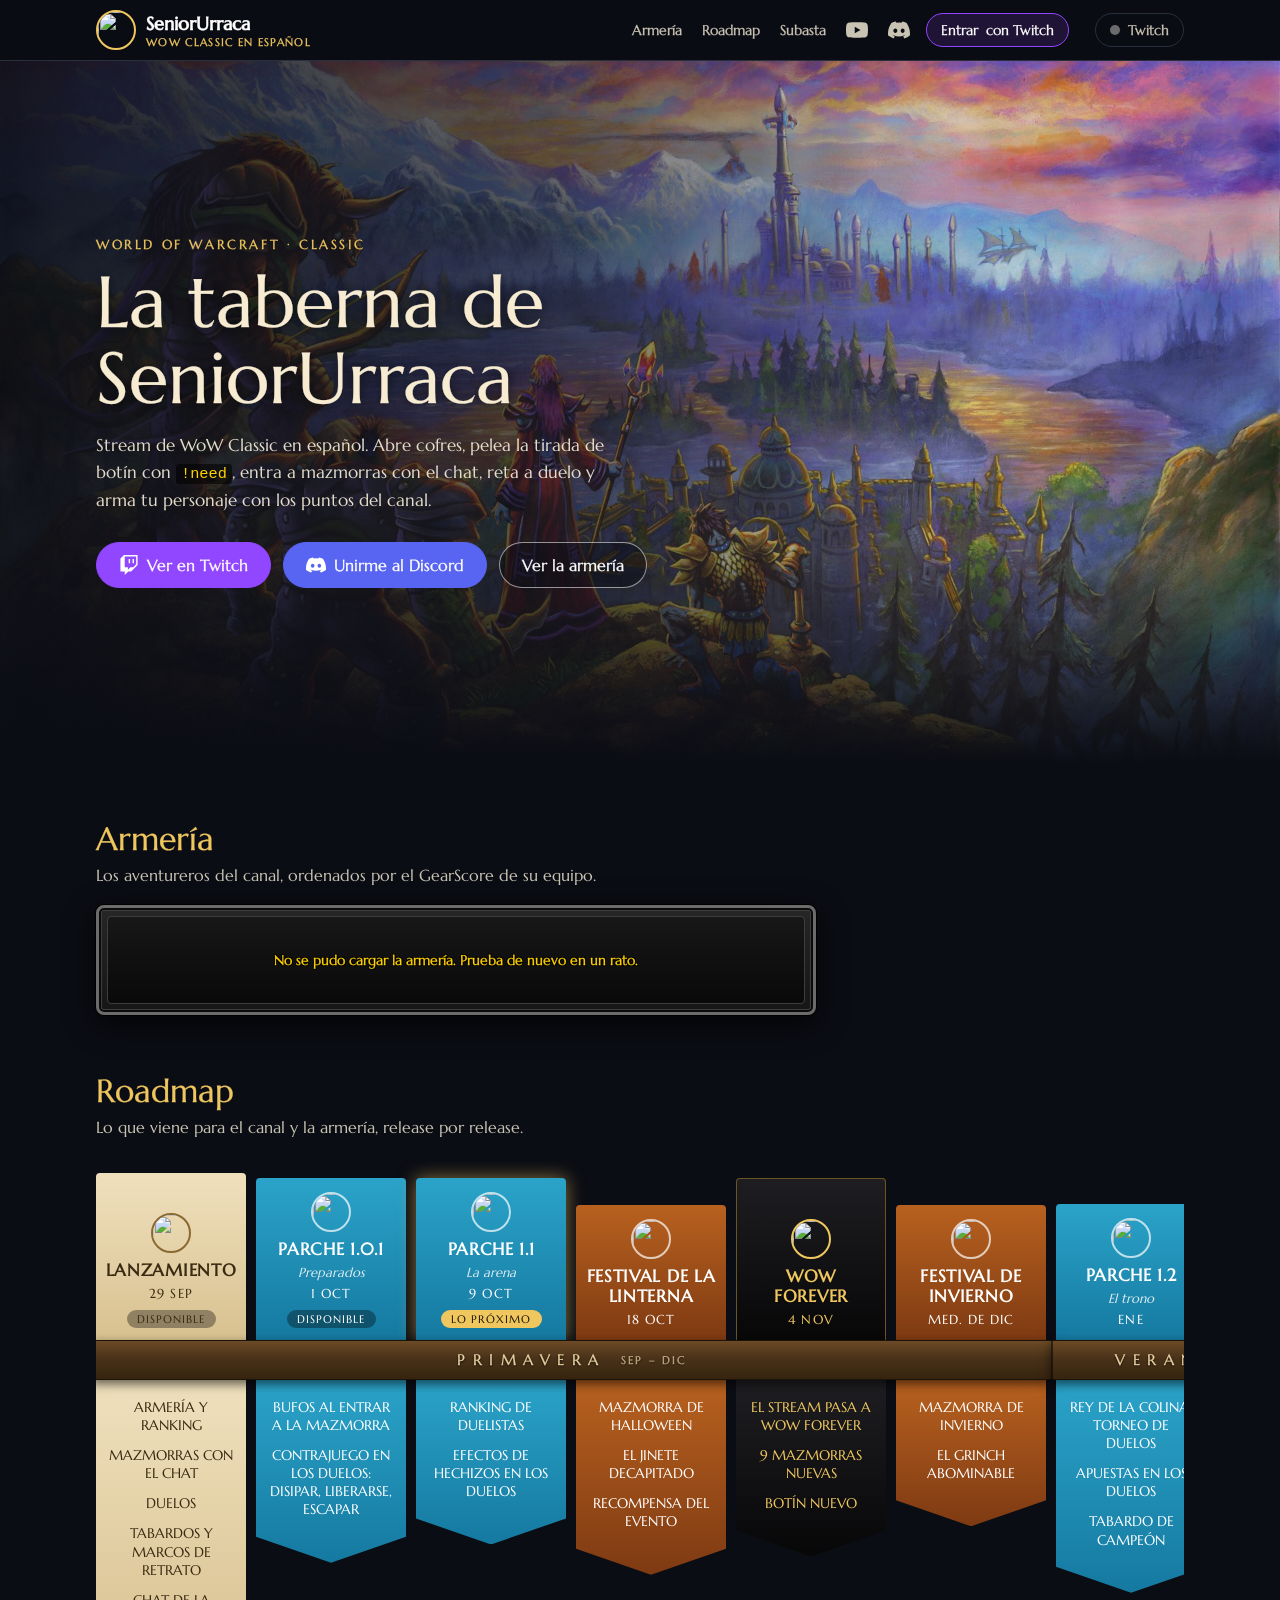
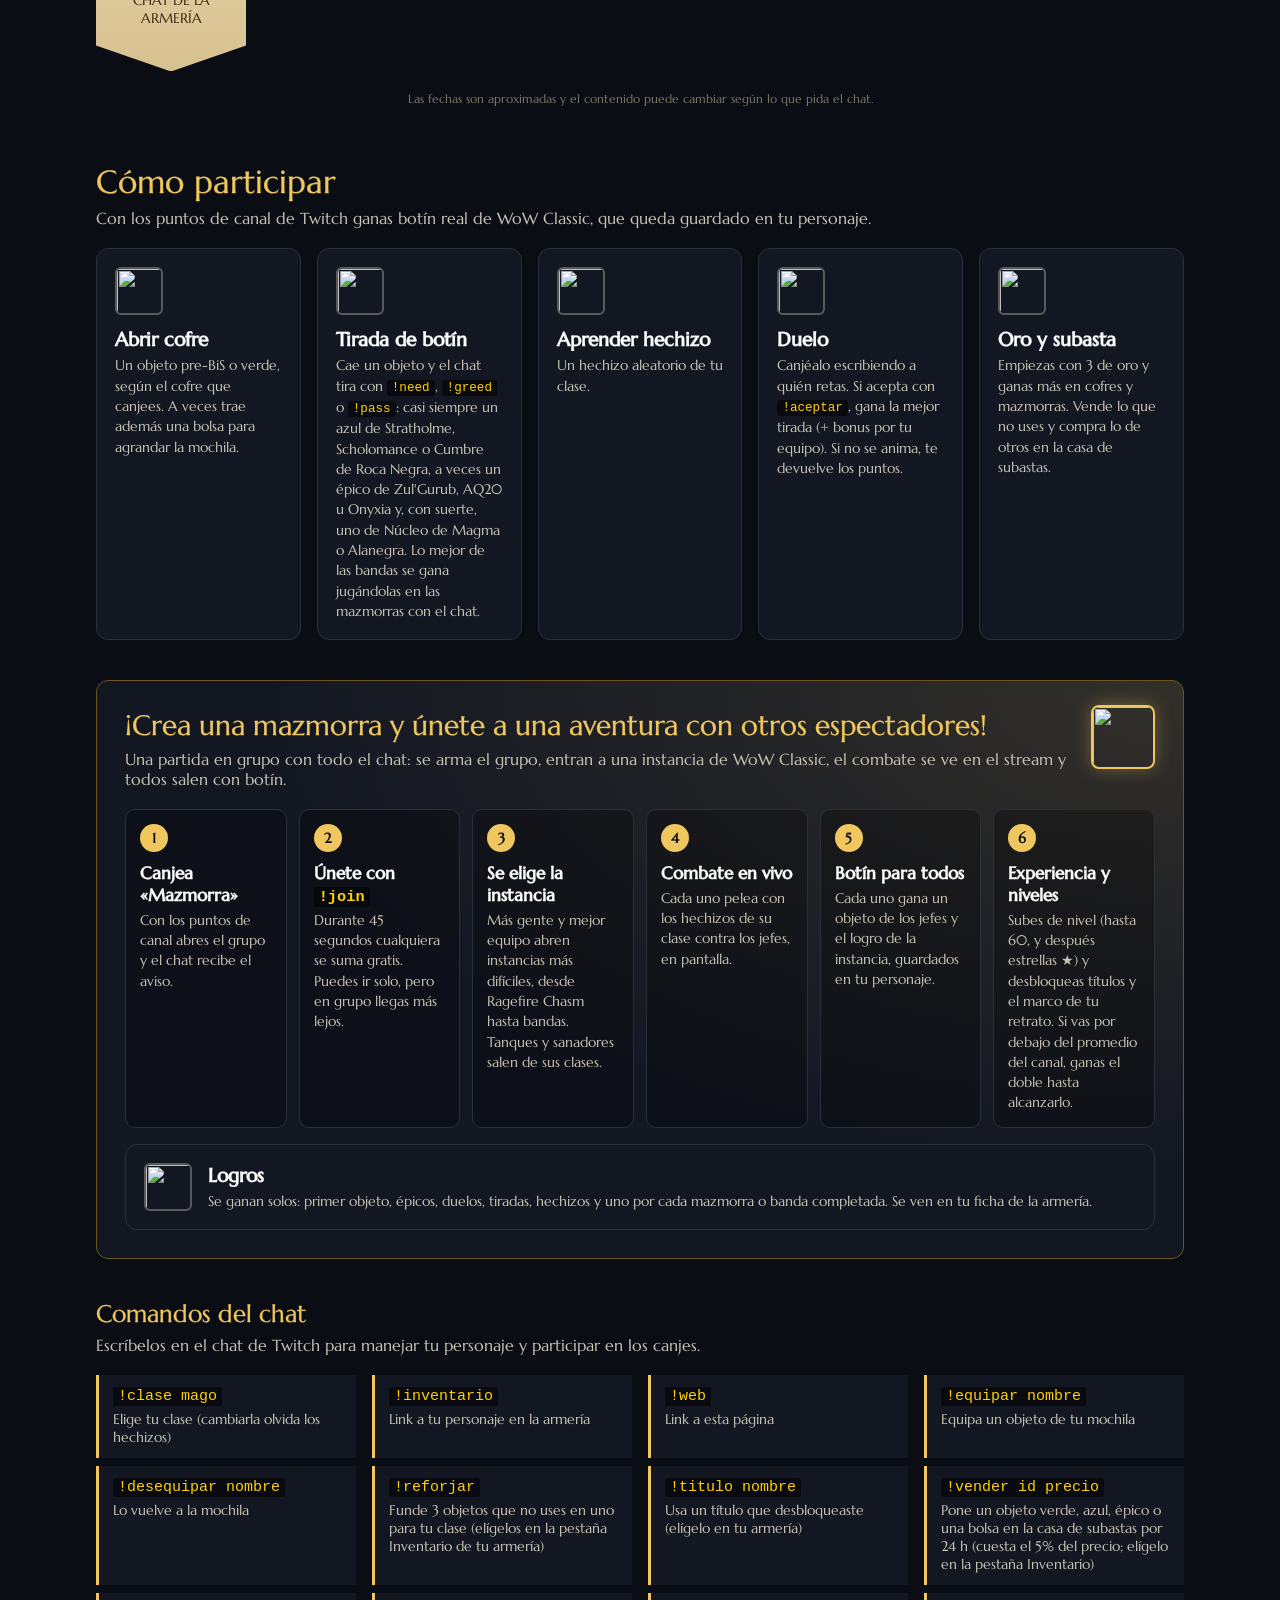
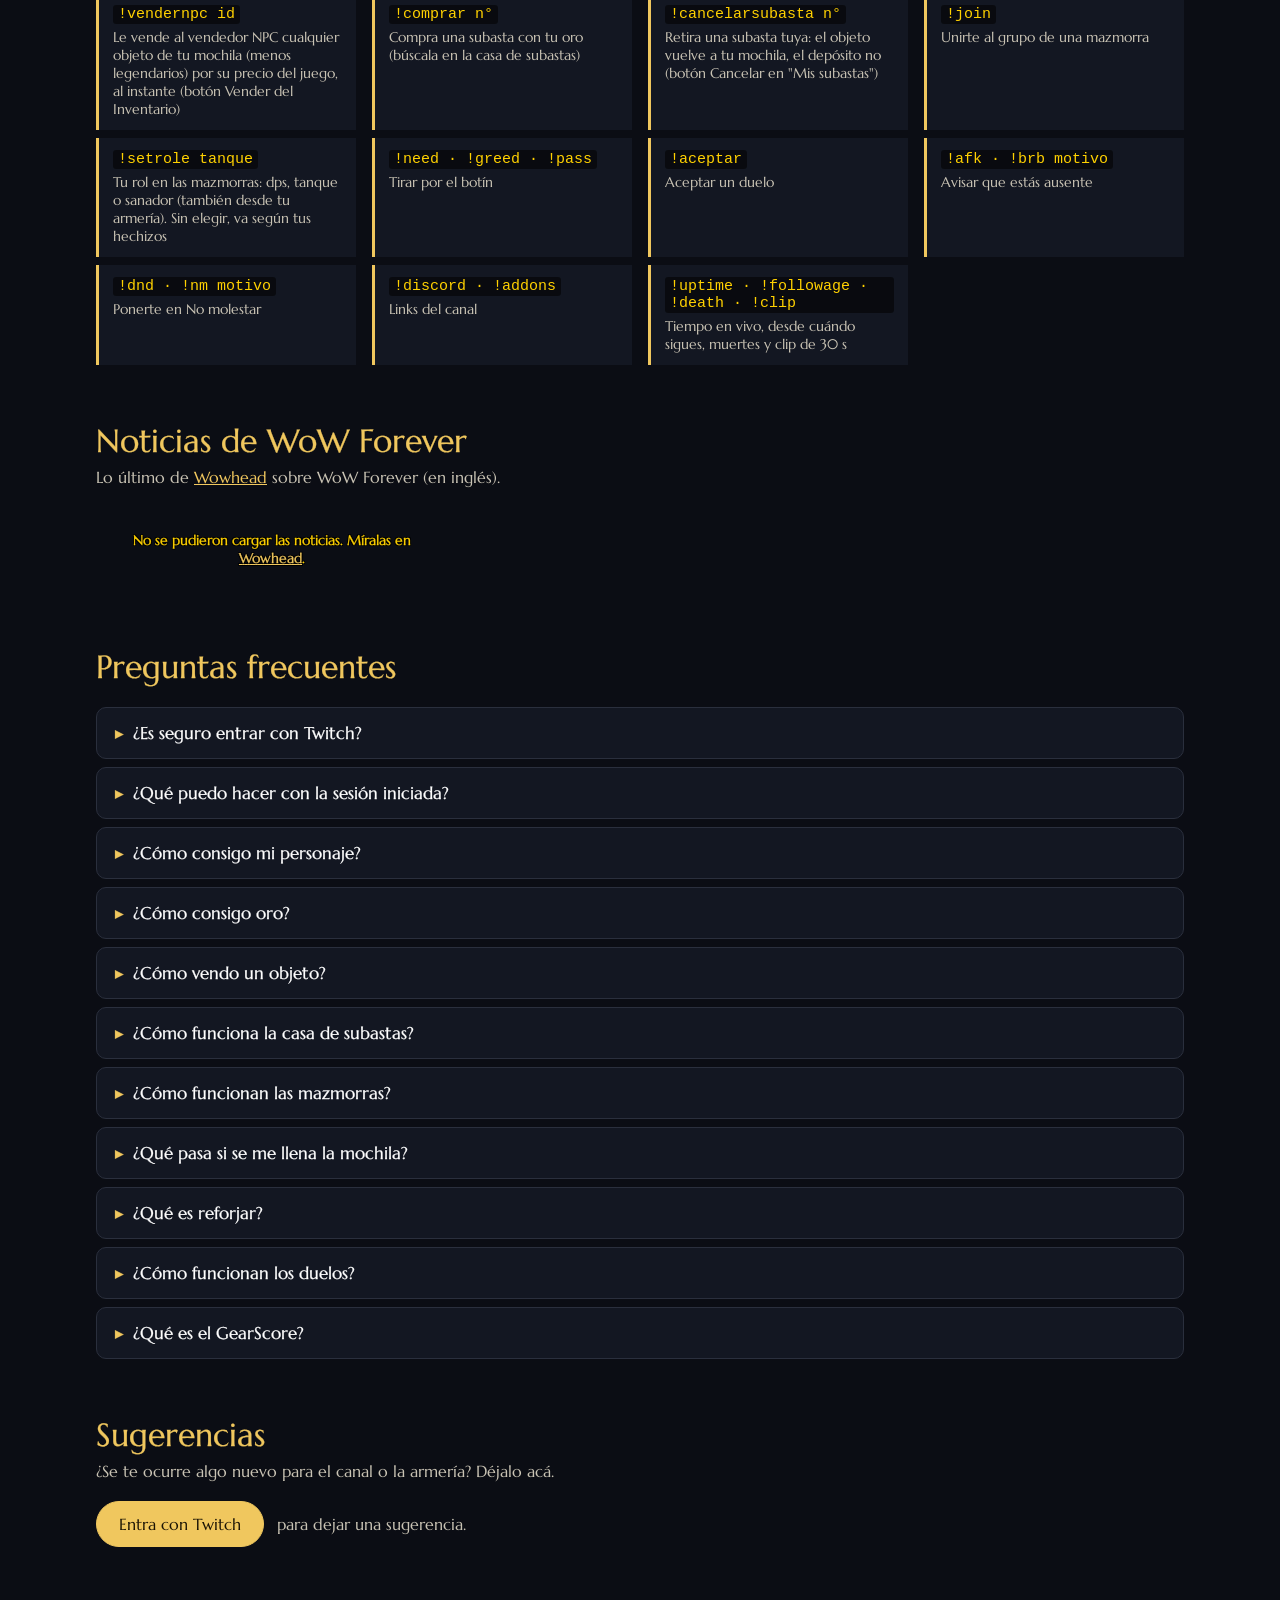
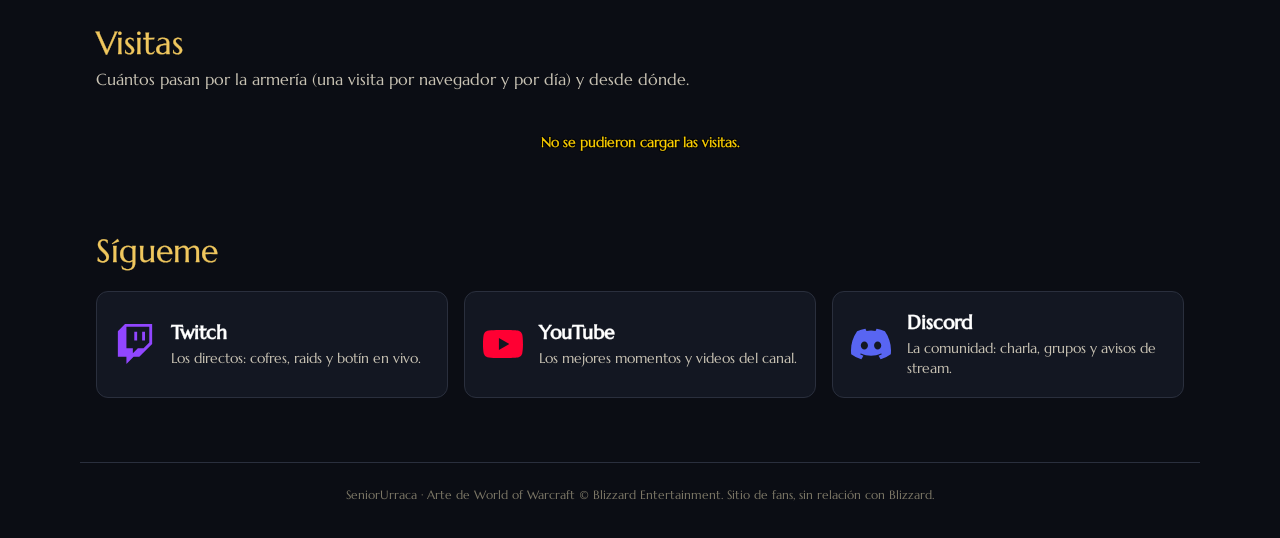
==== index.html @ a7bc5907 "feature/ver-modelo-3d" ====
<!DOCTYPE html>
<html lang="es">
<head>
  <meta charset="utf-8">
  <meta name="viewport" content="width=device-width, initial-scale=1">
  <title>SeniorUrraca - Armeria</title>
  <link rel="icon" id="favicon" href="https://wow.zamimg.com/images/wow/icons/large/inv_misc_head_orc_01.jpg">
  <meta name="description" content="Stream de World of Warcraft Classic en español. Canjea cofres, tiradas de botín, hechizos, duelos y mazmorras con puntos de canal, gana logros y arma tu personaje en la armería.">
  <link rel="preconnect" href="https://fonts.googleapis.com">
  <link href="https://fonts.googleapis.com/css2?family=Marcellus&display=swap" rel="stylesheet">
  <link rel="stylesheet" href="armeria.css?v=202610021103">
  <link rel="stylesheet" href="landing.css?v=202610021103">
  <link rel="stylesheet" href="reforja.css?v=202610021103">
  <link rel="stylesheet" href="equipar.css?v=202610021103">
  <link rel="stylesheet" href="subasta.css?v=202610021103">
  <link rel="stylesheet" href="nivel.css?v=202610021103">
  <link rel="stylesheet" href="emojis.css?v=202610021103">
  <link rel="stylesheet" href="marcos.css?v=202610021103">
  <link rel="stylesheet" href="roadmap.css?v=202610021103">
  <script>const whTooltips = { colorLinks: false, iconizeLinks: false, renameLinks: false };</script>
  <script src="https://wow.zamimg.com/js/tooltips.js"></script>
</head>
<body>
  <svg class="icon-sprite" aria-hidden="true">
    <symbol id="icon-twitch" viewBox="0 0 24 24"><path d="M11.571 4.714h1.715v5.143H11.57zm4.715 0H18v5.143h-1.714zM6 0 1.714 4.286v15.428h5.143V24l4.286-4.286h3.428L22.286 12V0zm14.571 11.143-3.428 3.428h-3.429l-3 3v-3H6.857V1.714h13.714Z"/></symbol>
    <symbol id="icon-youtube" viewBox="0 0 24 24"><path d="M23.498 6.186a3.016 3.016 0 0 0-2.122-2.136C19.505 3.545 12 3.545 12 3.545s-7.505 0-9.377.505A3.017 3.017 0 0 0 .502 6.186C0 8.07 0 12 0 12s0 3.93.502 5.814a3.016 3.016 0 0 0 2.122 2.136c1.871.505 9.376.505 9.376.505s7.505 0 9.377-.505a3.015 3.015 0 0 0 2.122-2.136C24 15.93 24 12 24 12s0-3.93-.502-5.814zM9.545 15.568V8.432L15.818 12l-6.273 3.568z"/></symbol>
    <symbol id="icon-discord" viewBox="0 0 24 24"><path d="M20.317 4.37a19.79 19.79 0 0 0-4.885-1.515.074.074 0 0 0-.079.037c-.21.375-.444.865-.608 1.25a18.27 18.27 0 0 0-5.487 0 12.64 12.64 0 0 0-.617-1.25.077.077 0 0 0-.079-.037A19.74 19.74 0 0 0 3.677 4.37a.07.07 0 0 0-.032.027C.533 9.046-.32 13.58.099 18.057a.082.082 0 0 0 .031.057 19.9 19.9 0 0 0 5.993 3.03.078.078 0 0 0 .084-.028 14.1 14.1 0 0 0 1.226-1.994.076.076 0 0 0-.041-.106 13.1 13.1 0 0 1-1.872-.892.077.077 0 0 1-.008-.128c.126-.094.252-.192.372-.291a.074.074 0 0 1 .078-.01c3.928 1.793 8.18 1.793 12.062 0a.074.074 0 0 1 .078.009c.12.099.246.198.373.292a.077.077 0 0 1-.006.127 12.3 12.3 0 0 1-1.873.892.077.077 0 0 0-.041.107c.36.698.772 1.362 1.225 1.993a.076.076 0 0 0 .084.028 19.84 19.84 0 0 0 6.002-3.03.077.077 0 0 0 .032-.054c.5-5.177-.838-9.674-3.549-13.66a.061.061 0 0 0-.031-.03zM8.02 15.33c-1.183 0-2.157-1.085-2.157-2.419 0-1.333.956-2.419 2.157-2.419 1.21 0 2.176 1.096 2.157 2.42 0 1.333-.956 2.418-2.157 2.418zm7.975 0c-1.183 0-2.157-1.085-2.157-2.419 0-1.333.955-2.419 2.157-2.419 1.21 0 2.176 1.096 2.157 2.42 0 1.333-.946 2.418-2.157 2.418z"/></symbol>
  </svg>
  <header class="topbar">
    <div class="topbar-inner">
      <a class="brand" href="./">
        <img class="brand-avatar" id="brand-avatar" src="https://wow.zamimg.com/images/wow/icons/large/inv_misc_head_orc_01.jpg" alt="">
        <span>
          <strong>SeniorUrraca</strong>
          <small>WoW Classic en español</small>
        </span>
      </a>
      <nav class="topnav">
        <a href="./#armeria">Armería</a>
        <a href="./#roadmap">Roadmap</a>
        <a href="./?subasta">Subasta</a>
        <a class="nav-icon youtube" href="https://www.youtube.com/@SeniorUrraca" target="_blank" rel="noopener" title="YouTube" aria-label="YouTube"><svg aria-hidden="true"><use href="#icon-youtube"/></svg></a>
        <a class="nav-icon discord" href="https://discord.gg/p6gaYsqgcp" target="_blank" rel="noopener" title="Discord" aria-label="Discord"><svg aria-hidden="true"><use href="#icon-discord"/></svg></a>
      </nav>
      <a class="session-logs" id="session-logs" href="logs.html" title="Registro de actividad" hidden>Registro</a>
      <a class="session-pill" id="session-pill" hidden></a>
      <button class="session-logout" id="session-logout" type="button" title="Cerrar sesión" hidden>Salir</button>
      <a class="live-pill" data-live="unknown" href="https://www.twitch.tv/seniorurraca" target="_blank" rel="noopener">
        <span class="live-dot"></span><span class="live-label">Twitch</span>
      </a>
    </div>
  </header>

  <div id="landing">
    <section class="hero">
      <div class="hero-slides" id="hero-slides"></div>
      <div class="hero-content">
        <p class="eyebrow">World of Warcraft · Classic</p>
        <h1>La taberna de SeniorUrraca</h1>
        <p class="hero-text">Stream de WoW Classic en español. Abre cofres, pelea la tirada de botín con <code>!need</code>, entra a mazmorras con el chat, reta a duelo y arma tu personaje con los puntos del canal.</p>
        <div class="hero-actions">
          <a class="button twitch" href="https://www.twitch.tv/seniorurraca" target="_blank" rel="noopener">
            <svg aria-hidden="true"><use href="#icon-twitch"/></svg><span class="live-cta">Ver en Twitch</span>
          </a>
          <a class="button discord" href="https://discord.gg/p6gaYsqgcp" target="_blank" rel="noopener">
            <svg aria-hidden="true"><use href="#icon-discord"/></svg>Unirme al Discord
          </a>
          <a class="button" href="./#armeria">Ver la armería</a>
        </div>
      </div>
    </section>

    <section class="section" id="armeria">
      <h2>Armería</h2>
      <p class="section-text">Los aventureros del canal, ordenados por el GearScore de su equipo.</p>
      <div class="frame">
        <div class="panel">
          <div class="list" id="ranking-list"><p class="status">Cargando la armería...</p></div>
        </div>
      </div>
    </section>

    <section class="section" id="roadmap">
      <h2>Roadmap</h2>
      <p class="section-text">Lo que viene para el canal y la armería, release por release.</p>
      <div class="roadmap-scroll">
        <div class="roadmap" id="roadmap-list"></div>
      </div>
      <p class="roadmap-note">Las fechas son aproximadas y el contenido puede cambiar según lo que pida el chat.</p>
    </section>

    <section class="section" id="participar">
      <h2>Cómo participar</h2>
      <p class="section-text">Con los puntos de canal de Twitch ganas botín real de WoW Classic, que queda guardado en tu personaje.</p>
      <div class="cards">
        <div class="card reward">
          <img src="https://wow.zamimg.com/images/wow/icons/large/inv_box_02.jpg" alt="">
          <span><strong>Abrir cofre</strong><small>Un objeto pre-BiS o verde, según el cofre que canjees. A veces trae además una bolsa para agrandar la mochila.</small></span>
        </div>
        <div class="card reward">
          <img src="https://wow.zamimg.com/images/wow/icons/large/inv_misc_dice_02.jpg" alt="">
          <span><strong>Tirada de botín</strong><small>Cae un objeto y el chat tira con <code>!need</code>, <code>!greed</code> o <code>!pass</code>: casi siempre un azul de Stratholme, Scholomance o Cumbre de Roca Negra, a veces un épico de Zul'Gurub, AQ20 u Onyxia y, con suerte, uno de Núcleo de Magma o Alanegra. Lo mejor de las bandas se gana jugándolas en las mazmorras con el chat.</small></span>
        </div>
        <div class="card reward">
          <img src="https://wow.zamimg.com/images/wow/icons/large/inv_misc_book_09.jpg" alt="">
          <span><strong>Aprender hechizo</strong><small>Un hechizo aleatorio de tu clase.</small></span>
        </div>
        <div class="card reward">
          <img src="https://wow.zamimg.com/images/wow/icons/large/ability_dualwield.jpg" alt="">
          <span><strong>Duelo</strong><small>Canjéalo escribiendo a quién retas. Si acepta con <code>!aceptar</code>, gana la mejor tirada (+ bonus por tu equipo). Si no se anima, te devuelve los puntos.</small></span>
        </div>
        <a class="card reward" href="./?subasta">
          <img src="https://wow.zamimg.com/images/wow/icons/large/inv_misc_coin_02.jpg" alt="">
          <span><strong>Oro y subasta</strong><small>Empiezas con 3 de oro y ganas más en cofres y mazmorras. Vende lo que no uses y compra lo de otros en la casa de subastas.</small></span>
        </a>
      </div>

      <div class="dungeon">
        <img class="dungeon-icon" src="https://wow.zamimg.com/images/wow/icons/large/achievement_dungeon_gloryofthehero.jpg" alt="">
        <h3>¡Crea una mazmorra y únete a una aventura con otros espectadores!</h3>
        <p class="section-text">Una partida en grupo con todo el chat: se arma el grupo, entran a una instancia de WoW Classic, el combate se ve en el stream y todos salen con botín.</p>
        <ol class="steps">
          <li><strong>Canjea «Mazmorra»</strong><small>Con los puntos de canal abres el grupo y el chat recibe el aviso.</small></li>
          <li><strong>Únete con <code>!join</code></strong><small>Durante 45 segundos cualquiera se suma gratis. Puedes ir solo, pero en grupo llegas más lejos.</small></li>
          <li><strong>Se elige la instancia</strong><small>Más gente y mejor equipo abren instancias más difíciles, desde Ragefire Chasm hasta bandas. Tanques y sanadores salen de sus clases.</small></li>
          <li><strong>Combate en vivo</strong><small>Cada uno pelea con los hechizos de su clase contra los jefes, en pantalla.</small></li>
          <li><strong>Botín para todos</strong><small>Cada uno gana un objeto de los jefes y el logro de la instancia, guardados en tu personaje.</small></li>
          <li><strong>Experiencia y niveles</strong><small>Subes de nivel (hasta 60, y después estrellas ★) y desbloqueas títulos y el marco de tu retrato. Si vas por debajo del promedio del canal, ganas el doble hasta alcanzarlo.</small></li>
        </ol>
        <div class="card reward">
          <img src="https://wow.zamimg.com/images/wow/icons/large/achievement_boss_edwinvancleef.jpg" alt="">
          <span><strong>Logros</strong><small>Se ganan solos: primer objeto, épicos, duelos, tiradas, hechizos y uno por cada mazmorra o banda completada. Se ven en tu ficha de la armería.</small></span>
        </div>
      </div>

      <h3>Comandos del chat</h3>
      <p class="section-text">Escríbelos en el chat de Twitch para manejar tu personaje y participar en los canjes.</p>
      <div class="commands">
        <div><code>!clase mago</code><span>Elige tu clase (cambiarla olvida los hechizos)</span></div>
        <div><code>!inventario</code><span>Link a tu personaje en la armería</span></div>
        <div><code>!web</code><span>Link a esta página</span></div>
        <div><code>!equipar nombre</code><span>Equipa un objeto de tu mochila</span></div>
        <div><code>!desequipar nombre</code><span>Lo vuelve a la mochila</span></div>
        <div><code>!reforjar</code><span>Funde 3 objetos que no uses en uno para tu clase (elígelos en la pestaña Inventario de tu armería)</span></div>
        <div><code>!titulo nombre</code><span>Usa un título que desbloqueaste (elígelo en tu armería)</span></div>
        <div><code>!vender id precio</code><span>Pone un objeto verde, azul, épico o una bolsa en la casa de subastas por 24 h (cuesta el 5% del precio; elígelo en la pestaña Inventario)</span></div>
        <div><code>!vendernpc id</code><span>Le vende al vendedor NPC cualquier objeto de tu mochila (menos legendarios) por su precio del juego, al instante (botón Vender del Inventario)</span></div>
        <div><code>!comprar n°</code><span>Compra una subasta con tu oro (búscala en la <a href="./?subasta">casa de subastas</a>)</span></div>
        <div><code>!cancelarsubasta n°</code><span>Retira una subasta tuya: el objeto vuelve a tu mochila, el depósito no (botón Cancelar en "Mis subastas")</span></div>
        <div><code>!join</code><span>Unirte al grupo de una mazmorra</span></div>
        <div><code>!setrole tanque</code><span>Tu rol en las mazmorras: dps, tanque o sanador (también desde tu armería). Sin elegir, va según tus hechizos</span></div>
        <div><code>!need · !greed · !pass</code><span>Tirar por el botín</span></div>
        <div><code>!aceptar</code><span>Aceptar un duelo</span></div>
        <div><code>!afk · !brb motivo</code><span>Avisar que estás ausente</span></div>
        <div><code>!dnd · !nm motivo</code><span>Ponerte en No molestar</span></div>
        <div><code>!discord · !addons</code><span>Links del canal</span></div>
        <div><code>!uptime · !followage · !death · !clip</code><span>Tiempo en vivo, desde cuándo sigues, muertes y clip de 30 s</span></div>
      </div>
    </section>

    <section class="section" id="noticias">
      <h2>Noticias de WoW Forever</h2>
      <p class="section-text">Lo último de <a class="text-link" href="https://www.wowhead.com/news" target="_blank" rel="noopener">Wowhead</a> sobre WoW Forever (en inglés).</p>
      <div class="news" id="news-list"><p class="status">Cargando noticias...</p></div>
    </section>

    <section class="section" id="preguntas">
      <h2>Preguntas frecuentes</h2>
      <div class="faq">
        <details>
          <summary>¿Es seguro entrar con Twitch?</summary>
          <p>Sí. El inicio de sesión es el oficial de Twitch: escribes tu contraseña en twitch.tv, nunca en esta página, y nosotros nunca la vemos. La armería solo pide permiso para saber tu nombre de usuario y tu avatar, lo mismo que ve cualquiera en tu perfil. No puede escribir en el chat por ti, seguir canales, ver tu email ni gastar tus puntos.</p>
          <p>La sesión queda guardada en tu navegador por 30 días. Puedes cerrarla con <b>Salir</b> arriba a la derecha, y quitarle el acceso cuando quieras desde <a class="text-link" href="https://www.twitch.tv/settings/connections" target="_blank" rel="noopener">Twitch → Configuración → Conexiones</a>.</p>
        </details>
        <details>
          <summary>¿Qué puedo hacer con la sesión iniciada?</summary>
          <p>En tu propia ficha, equipar, vender, subastar, comprar, reforjar y elegir título con un clic, sin escribir comandos. También escribir en el chat de la armería y dejar sugerencias. Sin sesión puedes ver todo, y los botones te dan el comando para pegar en el chat del stream.</p>
        </details>
        <details>
          <summary>¿Cómo consigo mi personaje?</summary>
          <p>Canjea cualquier recompensa del canal (un cofre, por ejemplo) y tu ficha se crea sola con tu nombre de Twitch. Elige tu clase con <code>!clase</code> (por ejemplo <code>!clase mago</code>). Cambiarla después solo te hace olvidar los hechizos: el equipo y el oro se quedan.</p>
        </details>
        <details>
          <summary>¿Cómo consigo oro?</summary>
          <p>Empiezas con 3 de oro. Después ganas más abriendo cofres (el de nivel 1-54 da entre 2 y 6 de oro, el de 55-60 entre 10 y 25), terminando mazmorras y bandas, y vendiendo lo que no uses al vendedor o en la subasta.</p>
        </details>
        <details>
          <summary>¿Cómo vendo un objeto?</summary>
          <p>Hay dos formas, las dos desde la pestaña <b>Inventario</b> de tu ficha (o con comandos):</p>
          <ul>
            <li><b>Al vendedor NPC</b> (<code>!vendernpc</code>): cobras al instante lo que paga el vendedor del juego por ese objeto. Sirve para cualquier objeto de la mochila menos los legendarios.</li>
            <li><b>En la casa de subastas</b> (<code>!vender</code>): tú pones el precio y otro espectador lo compra con su oro. Mira abajo cómo funciona.</li>
          </ul>
          <p>Lo que tienes equipado no se puede vender: primero desequípalo.</p>
        </details>
        <details>
          <summary>¿Cómo funciona la casa de subastas?</summary>
          <p>Puedes subastar objetos verdes, azules y épicos, y también bolsas. Publicar cuesta un depósito del 5% del precio, que no se devuelve. La subasta dura 24 horas: si alguien la compra, el oro va directo a tu personaje; si nadie la compra, el objeto vuelve a tu mochila. También puedes cancelarla antes desde "Mis subastas": el objeto vuelve, el depósito no.</p>
          <p>Para comprar, entra a la <a class="text-link" href="./?subasta">casa de subastas</a> y usa el botón o <code>!comprar n°</code>. Necesitas tener el oro, y no puedes comprar tus propias subastas.</p>
        </details>
        <details>
          <summary>¿Cómo funcionan las mazmorras?</summary>
          <p>Alguien canjea <b>Mazmorra</b> y durante 45 segundos todo el chat puede sumarse gratis con <code>!join</code>. Según cuántos sean y qué tan bueno sea su equipo, se elige la instancia: desde Ragefire Chasm con pocos hasta bandas con muchos. Tanques y sanadores salen de las clases del grupo.</p>
          <p>El combate se ve en el stream. Al terminar, cada uno gana un objeto de los jefes, experiencia, oro y el logro de la instancia. Si el grupo cae, el oro es la mitad. Las bandas dan el triple de oro.</p>
        </details>
        <details>
          <summary>¿Qué pasa si se me llena la mochila?</summary>
          <p>La mochila tiene 16 casillas más hasta 4 bolsas. Si está llena, lo que ganes no se pierde: queda guardado y aparece cuando liberes espacio o consigas otra bolsa. Liberas espacio equipando, vendiendo o reforjando.</p>
        </details>
        <details>
          <summary>¿Qué es reforjar?</summary>
          <p>Fundes 3 objetos que no uses y obtienes 1 hecho para tu clase: su tipo de armadura y stats que le sirven (fuerza para un guerrero, intelecto para un mago). Su calidad y nivel son iguales o un poco mejores que los del mejor de los tres. Los eliges en la pestaña <b>Inventario</b>.</p>
        </details>
        <details>
          <summary>¿Cómo funcionan los duelos?</summary>
          <p>Canjea <b>Duelo</b> escribiendo a quién retas. Tiene 60 segundos para aceptar con <code>!aceptar</code>. Cada uno tira de 1 a 100 y suma un bonus por su equipo (1 punto cada 40 de GearScore, hasta +25). Si no acepta, te devuelven los puntos.</p>
        </details>
        <details>
          <summary>¿Qué es el GearScore?</summary>
          <p>Un número que mide tu equipo puesto: cuenta el nivel, la calidad y el casillero de cada objeto, con la misma fórmula del addon del juego. Ordena el ranking de la armería y te da el bonus de los duelos.</p>
        </details>
      </div>
    </section>

    <section class="section" id="sugerencias">
      <h2>Sugerencias</h2>
      <p class="section-text">¿Se te ocurre algo nuevo para el canal o la armería? Déjalo acá.</p>
      <div class="suggestion-form" id="suggestion-form"></div>
      <div class="suggestions" id="suggestion-list"></div>
    </section>

    <section class="section" id="visitas">
      <h2>Visitas</h2>
      <p class="section-text">Cuántos pasan por la armería (una visita por navegador y por día) y desde dónde.</p>
      <div class="visits" id="visits"><p class="status">Cargando visitas...</p></div>
    </section>

    <section class="section" id="redes">
      <h2>Sígueme</h2>
      <div class="cards">
        <a class="card social twitch" href="https://www.twitch.tv/seniorurraca" target="_blank" rel="noopener">
          <svg aria-hidden="true"><use href="#icon-twitch"/></svg>
          <span><strong>Twitch</strong><small>Los directos: cofres, raids y botín en vivo.</small></span>
        </a>
        <a class="card social youtube" href="https://www.youtube.com/@SeniorUrraca" target="_blank" rel="noopener">
          <svg aria-hidden="true"><use href="#icon-youtube"/></svg>
          <span><strong>YouTube</strong><small>Los mejores momentos y videos del canal.</small></span>
        </a>
        <a class="card social discord" href="https://discord.gg/p6gaYsqgcp" target="_blank" rel="noopener">
          <svg aria-hidden="true"><use href="#icon-discord"/></svg>
          <span><strong>Discord</strong><small>La comunidad: charla, grupos y avisos de stream.</small></span>
        </a>
      </div>
    </section>

    <footer class="footer">
      SeniorUrraca · Arte de World of Warcraft © Blizzard Entertainment. Sitio de fans, sin relación con Blizzard.
    </footer>
  </div>

  <main id="app" hidden></main>

  <script src="gearscore.js?v=202610021103"></script>
  <script src="logros.js?v=202610021103"></script>
  <script src="ventana.js?v=202610021103"></script>
  <script src="clase.js?v=202610021103"></script>
  <script src="mochila.js?v=202610021103"></script>
  <script src="equipar.js?v=202610021103"></script>
  <script src="tabardos.js?v=202610021103"></script>
  <script src="marcos.js?v=202610021103"></script>
  <script src="oro.js?v=202610021103"></script>
  <script src="subasta.js?v=202610021103"></script>
  <script src="paginas.js?v=202610021103"></script>
  <script src="nivel.js?v=202610021103"></script>
  <script src="rol.js?v=202610021103"></script>
  <script src="botin.js?v=202610021103"></script>
  <script src="reforja.js?v=202610021103"></script>
  <script src="emojis.js?v=202610021103"></script>
  <script src="chat.js?v=202610021103"></script>
  <script src="silueta.js?v=202610021103"></script>
  <script src="modelo3d.js?v=202610021103"></script>
  <script src="armeria.js?v=202610021103"></script>
  <script src="landing.js?v=202610021103"></script>
  <script src="sesion.js?v=202610021103"></script>
  <script src="roadmap.js?v=202610021103"></script>
  <script src="noticias.js?v=202610021103"></script>
  <script src="sugerencias.js?v=202610021103"></script>
  <script src="visitas.js?v=202610021103"></script>
</body>
</html>
---- armeria.css ----
* { box-sizing: border-box; margin: 0; padding: 0; }

:root {
  color-scheme: dark;
  --gold: #FFD100;
  --slot: 44px;
  --outline: 1px 1px 0 #000, -1px -1px 0 #000, 1px -1px 0 #000, -1px 1px 0 #000;
}

body {
  min-height: 100vh;
  background:
    radial-gradient(ellipse at 50% 0%, rgba(80, 60, 30, .35), transparent 60%),
    #0d0b09;
  color: #fff;
  font-family: 'Friz Quadrata TT', 'Friz Quadrata Std', 'Friz Quadrata', Marcellus, serif;
  -webkit-text-stroke: .3px currentColor;
  font-size: 14px;
}

#app {
  padding: 32px 16px;
  max-width: 592px;
  margin: 0 auto;
}

a { color: inherit; text-decoration: none; }

[hidden] { display: none !important; }

[data-rarity="poor"]      { --rarity: #9D9D9D; }
[data-rarity="common"]    { --rarity: #FFFFFF; }
[data-rarity="uncommon"]  { --rarity: #1EFF00; }
[data-rarity="rare"]      { --rarity: #0070DD; }
[data-rarity="epic"]      { --rarity: #A335EE; }
[data-rarity="legendary"] { --rarity: #FF8000; }

.status {
  padding: 24px;
  text-align: center;
  color: var(--gold);
  text-shadow: var(--outline);
}

/* ---------- Marco de la ventana (gris piedra con borde biselado, como en Classic) ---------- */

.frame {
  position: relative;
  border: 3px solid #6b6b6b;
  border-radius: 8px;
  background: linear-gradient(#262626, #161616);
  box-shadow:
    inset 0 0 0 2px #0a0a0a,
    inset 0 0 0 3px #3d3d3d,
    0 0 0 1px #000,
    0 8px 30px rgba(0, 0, 0, .8);
  padding: 8px;
}

.frame-title {
  position: relative;
  min-height: 64px;
  padding: 6px 8px 8px;
  margin-bottom: 8px;
  text-align: center;
  background: linear-gradient(#1c1c1c, #0d0d0d);
  border: 1px solid #3d3d3d;
  border-radius: 4px;
}

.frame-title:has(.portrait) { padding-left: 84px; }

.frame-title h1 {
  font-weight: normal;
  font-size: 20px;
  color: #fff;
  text-shadow: var(--outline);
}

.frame-title .subtitle {
  margin-top: 4px;
  color: var(--class-color, var(--gold));
  text-shadow: var(--outline);
}

.portrait {
  position: absolute;
  top: -22px;
  left: -14px;
  width: 84px;
  height: 84px;
  border-radius: 50%;
  border: 4px solid #8a8a8a;
  box-shadow: 0 0 0 2px #000, inset 0 0 8px #000, 0 4px 10px rgba(0, 0, 0, .7);
  background: #000;
}

.panel {
  min-height: 420px;
  padding: 10px;
  border: 1px solid #3d3d3d;
  border-radius: 4px;
  background: linear-gradient(rgba(0, 0, 0, .35), rgba(0, 0, 0, .6));
}

/* ---------- Casilleros ---------- */

.slot {
  position: relative;
  display: block;
  flex: none;
  width: var(--slot);
  height: var(--slot);
  border: 2px solid var(--rarity, #5A5A5A);
  border-radius: 5px;
  background: #000;
  box-shadow: 0 0 0 1px #000, inset 0 0 6px rgba(0, 0, 0, .8);
  overflow: hidden;
}

.slot img { display: block; width: 100%; height: 100%; }
.slot:not(.empty):hover { box-shadow: 0 0 0 1px #000, 0 0 10px var(--rarity); }
.slot.empty img { opacity: .55; }
.slot.unusable::after { content: ''; position: absolute; inset: 0; background: #FF1A1A; mix-blend-mode: multiply; }
.slot.unusable .count { z-index: 1; }

.count {
  position: absolute;
  right: 2px;
  bottom: 0;
  font-size: 12px;
  text-shadow: var(--outline);
}

/* ---------- Personaje ---------- */

.paperdoll {
  display: grid;
  grid-template-columns: auto 1fr auto;
  gap: 10px;
}

.slots {
  display: flex;
  flex-direction: column;
  gap: 6px;
}

.slots.bottom {
  grid-column: 1 / -1;
  flex-direction: row;
  justify-content: center;
}

.model {
  position: relative;
  display: flex;
  flex-direction: column;
  justify-content: flex-end;
  border: 1px solid #333;
  border-radius: 4px;
  background: radial-gradient(ellipse at 50% 35%, color-mix(in srgb, var(--class-color) 25%, #1a1a1a), #050505 75%);
  overflow: hidden;
}

.silhouette {
  flex: 1 1 0;
  height: 0;
  width: 100%;
  margin-top: 8px;
  filter:
    drop-shadow(0 0 1px color-mix(in srgb, var(--class-color) 70%, transparent))
    drop-shadow(0 0 14px color-mix(in srgb, var(--class-color) 35%, transparent));
}

.model-3d {
  position: absolute;
  top: 8px;
  right: 8px;
  z-index: 1;
  padding: 3px 10px;
  font-size: 12px;
  text-decoration: none;
}

.silhouette .tabard { stroke: #c9a227; stroke-width: 1.5; }

/* Cada parte, del color de la calidad de lo que lleva en ese casillero (silueta.js) */
.silhouette [data-rarity] {
  fill: color-mix(in srgb, var(--rarity) 45%, #0b0b0b);
  stroke: var(--rarity);
  stroke-width: 1.2;
}

.stats {
  position: relative;
  margin: 8px;
  padding: 6px 10px;
  border: 1px solid #444;
  border-radius: 4px;
  background: rgba(0, 0, 0, .75);
}

.stats div { display: flex; justify-content: space-between; gap: 8px; }
.stats dt { color: var(--gold); text-shadow: var(--outline); }
.stats dd { color: #fff; text-shadow: var(--outline); }

/* ---------- Listas (aventureros, inventario, hechizos) ---------- */

.list { display: grid; gap: 4px; }
.list.two-columns { grid-template-columns: repeat(auto-fill, minmax(220px, 1fr)); }

.row {
  display: flex;
  align-items: center;
  gap: 8px;
  padding: 4px;
  border-radius: 4px;
  min-width: 0;
}

.row:hover { background: rgba(255, 255, 255, .06); }

.row-icon {
  --slot: 36px;
  flex: none;
  width: var(--slot);
  height: var(--slot);
  border: 2px solid var(--rarity, #5A5A5A);
  border-radius: 5px;
}

.row-name {
  flex: 1;
  min-width: 0;
  text-shadow: var(--outline);
}

.row-meta { flex: none; font-size: 12px; color: #aaa; }

.role-icon { flex: none; width: 26px; height: 26px; }
.frame-title h1 .role-icon { width: 30px; height: 30px; margin-left: 8px; vertical-align: -5px; }
.chat-message-author .role-icon { width: 18px; height: 18px; }

.rank {
  flex: none;
  width: 24px;
  text-align: center;
  color: var(--gold);
  font-size: 18px;
  text-shadow: var(--outline);
}

.row-score {
  flex: none;
  min-width: 64px;
  text-align: right;
  color: #fff;
  font-size: 18px;
  text-shadow: var(--outline);
}

.row-score small {
  margin-left: 3px;
  font-size: 11px;
  color: var(--gold);
}
.row-meta.equipped { color: var(--gold); }

/* Inventario: mochila + 4 casilleros de bolsa y huecos libres */
.bag-bar {
  display: flex;
  align-items: center;
  justify-content: space-between;
  gap: 8px;
  flex-wrap: wrap;
  margin-bottom: 10px;
}

.bag-slots { display: flex; gap: 4px; }
.bag-slot { --slot: 36px; }
.bag-free { text-shadow: var(--outline); color: #ddd; }
.bag-free b { color: #fff; }
.bag-free.full b { color: #FF4040; }
.bag-waiting { color: #FF8080; }

/* Botín: en pantallas chicas el origen y la fecha van debajo del nombre */
@media (max-width: 720px) {
  .history .row { flex-wrap: wrap; }
  .history .row-meta { display: block; flex-basis: 100%; padding-left: 44px; }
}

.item-name { color: var(--rarity); }
.spell-name { color: var(--gold); }

.hint {
  margin-bottom: 8px;
  color: #bbb;
  font-size: 13px;
}

.hint code {
  padding: 1px 4px;
  border-radius: 3px;
  background: #000;
  color: var(--gold);
}

/* ---------- Botón rojo del juego (reforjar, equipar) ---------- */

.wow-button {
  padding: 6px 14px;
  border: 2px solid #1a1a1a;
  border-radius: 5px;
  background: linear-gradient(#8c1a10, #3d0703);
  box-shadow: 0 0 0 1px #a8834a, inset 0 1px 0 rgba(255, 255, 255, .2);
  color: var(--gold);
  font: inherit;
  text-shadow: var(--outline);
  cursor: pointer;
}

.wow-button:hover:not(:disabled) { filter: brightness(1.2); }

.wow-button:disabled {
  background: linear-gradient(#3a3a3a, #1a1a1a);
  color: #777;
  cursor: default;
}

/* Inventario y Botín: el nombre lleva a Wowhead y al lado va "Equipar" */
.row-link {
  display: flex;
  align-items: center;
  gap: 8px;
  flex: 1;
  min-width: 0;
}

.equip-button {
  flex: none;
  padding: 3px 8px;
  font-size: 12px;
}

/* ---------- Ventana encima de la página (equipar, reforjar) ---------- */

.overlay {
  position: fixed;
  inset: 0;
  z-index: 50;
  display: grid;
  place-items: center;
  padding: 16px;
  background: radial-gradient(circle at 50% 45%, rgba(45, 22, 5, .95), rgba(0, 0, 0, .97));
  animation: overlay-fade .3s ease-out;
}

.overlay-window {
  max-width: 420px;
  text-align: center;
  display: grid;
  gap: 10px;
  justify-items: center;
}

/* El comando para pegar en el chat, con su botón Copiar */
.command-box {
  display: flex;
  align-items: center;
  gap: 8px;
  flex-wrap: wrap;
  justify-content: center;
}

.command-text {
  padding: 6px 10px;
  border-radius: 4px;
  background: #000;
  color: var(--gold);
  font-size: 16px;
  user-select: all;
  overflow-wrap: anywhere;
}

/* Rayos del color de la calidad girando detrás de un objeto */
.rays {
  position: absolute;
  width: 220px;
  height: 220px;
  border-radius: 50%;
  background: repeating-conic-gradient(from 0deg, var(--rarity) 0deg 8deg, transparent 8deg 24deg);
  mask: radial-gradient(circle, #000 20%, transparent 70%);
  -webkit-mask: radial-gradient(circle, #000 20%, transparent 70%);
  opacity: .55;
  animation: spin 8s linear infinite;
  pointer-events: none;
}

@keyframes overlay-fade { from { opacity: 0; } }
@keyframes spin { to { transform: rotate(360deg); } }

/* ---------- Libro de hechizos (pergamino) ---------- */

.spellbook {
  display: flex;
  flex-direction: column;
  min-height: 398px;
  padding: 14px;
  border: 2px solid #2b1d0c;
  border-radius: 4px;
  background:
    radial-gradient(ellipse 30% 20% at 20% 25%, rgba(120, 80, 30, .18), transparent),
    radial-gradient(ellipse 25% 18% at 75% 70%, rgba(120, 80, 30, .15), transparent),
    radial-gradient(ellipse at center, #e6d6ab 0%, #cfb685 55%, #9b7c4a 100%);
  box-shadow: inset 0 0 28px rgba(60, 35, 10, .85), 0 0 0 1px #000;
}

.spell-grid {
  flex: 1;
  display: grid;
  grid-template-columns: 1fr 1fr;
  align-content: start;
  gap: 10px 14px;
}

.spell {
  display: flex;
  align-items: center;
  gap: 8px;
  min-width: 0;
}

.spell-icon {
  flex: none;
  width: var(--slot);
  height: var(--slot);
  border: 2px solid #1a1a1a;
  border-radius: 4px;
  background: #000;
  box-shadow: 0 0 0 1px #6b5a3a, 2px 2px 4px rgba(0, 0, 0, .6);
  overflow: hidden;
}

.spell-icon img { display: block; width: 100%; height: 100%; }
.spell:hover .spell-icon { box-shadow: 0 0 0 1px var(--gold), 0 0 8px rgba(255, 209, 0, .6); }

.spell .spell-name {
  font-size: 16px;
  line-height: 1.1;
  text-shadow: 1px 1px 0 #000, -1px -1px 0 #3a2400, 1px -1px 0 #3a2400, -1px 1px 0 #3a2400;
}

.spell-empty {
  grid-column: 1 / -1;
  padding: 24px;
  text-align: center;
  color: #4a3212;
}

.spell-pager {
  display: flex;
  align-items: center;
  justify-content: space-between;
  margin-top: 10px;
}

.page-label {
  color: var(--gold);
  text-shadow: var(--outline);
}

.spell-pager button {
  width: 30px;
  height: 30px;
  border: 2px solid #1a1a1a;
  border-radius: 4px;
  background: linear-gradient(#3a3a3a, #111);
  box-shadow: 0 0 0 1px #6b5a3a;
  color: var(--gold);
  cursor: pointer;
}

.spell-pager button:disabled {
  color: #555;
  cursor: default;
}

/* ---------- Pestañas inferiores (rojo oscuro con texto dorado) ---------- */

.tabs {
  display: flex;
  gap: 4px;
  padding-left: 16px;
}

.tabs button {
  padding: 6px 14px 8px;
  border: 2px solid #6b6b6b;
  border-top: none;
  border-radius: 0 0 8px 8px;
  background: linear-gradient(#1a1a1a, #2a0d0a);
  color: var(--gold);
  font: inherit;
  text-shadow: var(--outline);
  cursor: pointer;
}

.tabs button.active {
  background: linear-gradient(#262626, #3a120d);
  color: #fff;
  transform: translateY(-2px);
  padding-top: 8px;
}

.back {
  display: block;
  margin-top: 16px;
  text-align: center;
  color: var(--gold);
  font-size: 13px;
}

.back:hover { text-decoration: underline; }

@media (max-width: 420px) {
  :root { --slot: 38px; }
  .slots { gap: 4px; }
  .paperdoll { gap: 6px; }
  .tabs { gap: 2px; padding-left: 0; justify-content: center; }
  .tabs button { padding: 6px 7px 8px; font-size: 13px; }
}

/* ---------- Logros ---------- */

.achievements {
  display: grid;
  grid-template-columns: repeat(auto-fill, minmax(240px, 1fr));
  gap: 8px;
}

.achievement {
  display: flex;
  align-items: center;
  gap: 10px;
  padding: 8px;
  border: 1px solid #5a4a1a;
  border-radius: 6px;
  background: linear-gradient(90deg, rgba(255, 209, 0, .12), rgba(0, 0, 0, .3));
}

.achievement img {
  flex: none;
  width: 40px;
  height: 40px;
  border: 2px solid var(--gold);
  border-radius: 5px;
}

.achievement strong { display: block; color: var(--gold); font-weight: normal; text-shadow: var(--outline); }
.achievement small { display: block; color: #ccc; font-size: 12px; }
.achievement-date { display: block; margin-top: 2px; color: #888; font-size: 11px; }

.achievement.locked { border-color: #333; background: rgba(0, 0, 0, .3); }
.achievement.locked img { filter: grayscale(1) brightness(.5); border-color: #555; }
.achievement.locked strong { color: #777; }
.achievement.locked small { color: #666; }

/* ---------- Todas las pestañas con el alto de "Personaje"; las listas largas van por páginas (paginas.js) ---------- */

.frame.fixed-tabs .panel {
  height: var(--panel-height);
  display: flex;
  flex-direction: column;
}

.frame.fixed-tabs .panel > * { flex: none; }

.frame.fixed-tabs .panel > :is(.bag-list, .history, .achievements, .spellbook) {
  flex: 1 1 0;
  min-height: 0;
  overflow: hidden;
  align-content: start;
}

.list-pager { margin-top: 8px; }

/* ---------- Chat ---------- */

.chat-panel {
  display: flex;
  min-height: 0;
  flex-direction: column;
  border: 3px solid #6b6b6b;
  border-radius: 8px;
  background: linear-gradient(#262626, #161616);
  box-shadow: inset 0 0 0 2px #0a0a0a, inset 0 0 0 3px #3d3d3d, 0 0 0 1px #000, 0 8px 30px rgba(0, 0, 0, .8);
  padding: 8px;
}

.chat-header {
  min-height: 64px;
  padding: 6px 8px 8px;
  margin-bottom: 8px;
  text-align: center;
  background: linear-gradient(#1c1c1c, #0d0d0d);
  border: 1px solid #3d3d3d;
  border-radius: 4px;
  color: #fff;
  font-size: 16px;
  text-shadow: var(--outline);
}

.chat-messages {
  flex: 1;
  min-height: 0;
  overflow-y: auto;
  padding: 10px;
  border: 1px solid #3d3d3d;
  border-radius: 4px;
  background: linear-gradient(rgba(0, 0, 0, .35), rgba(0, 0, 0, .6));
  display: flex;
  flex-direction: column;
  gap: 8px;
}

.chat-message {
  display: flex;
  gap: 8px;
  padding: 6px;
  border-radius: 4px;
  background: rgba(255, 255, 255, .04);
}

.chat-message-avatar {
  flex: none;
  width: 32px;
  height: 32px;
  border-radius: 50%;
  border: 2px solid #8a8a8a;
  background: #000;
  overflow: hidden;
}

.chat-message-avatar img {
  width: 100%;
  height: 100%;
  object-fit: cover;
}

.chat-message-content {
  flex: 1;
  min-width: 0;
  display: flex;
  flex-direction: column;
  gap: 2px;
}

.chat-message-author {
  display: flex;
  gap: 6px;
  align-items: center;
  font-size: 12px;
}

.chat-message-name {
  color: var(--gold);
  text-shadow: var(--outline);
  font-weight: 500;
}

.chat-message-time {
  color: #888;
  font-size: 10px;
}

.chat-message-text {
  color: #ddd;
  word-wrap: break-word;
  line-height: 1.3;
}

.chat-message-text img,
.chat-message-text video {
  max-width: 100%;
  max-height: 150px;
  border-radius: 4px;
  margin-top: 4px;
}

.chat-input-area {
  display: flex;
  gap: 8px;
  margin-top: 8px;
  padding: 8px;
  border: 1px solid #3d3d3d;
  border-radius: 4px;
  background: linear-gradient(rgba(0, 0, 0, .35), rgba(0, 0, 0, .6));
}

.chat-input-area.not-logged { text-align: center; justify-content: center; }

.chat-input {
  flex: 1;
  padding: 6px 8px;
  border: 1px solid #3d3d3d;
  border-radius: 4px;
  background: #0d0d0d;
  color: #fff;
  font: inherit;
  font-size: 13px;
}

.chat-input::placeholder { color: #666; }

.chat-input:focus {
  outline: none;
  border-color: var(--gold);
  box-shadow: 0 0 8px rgba(255, 209, 0, .3);
}

.chat-send {
  flex: none;
  padding: 6px 14px;
  border: 2px solid #1a1a1a;
  border-radius: 5px;
  background: linear-gradient(#8c1a10, #3d0703);
  box-shadow: 0 0 0 1px #a8834a, inset 0 1px 0 rgba(255, 255, 255, .2);
  color: var(--gold);
  font: inherit;
  text-shadow: var(--outline);
  cursor: pointer;
  font-size: 12px;
}

.chat-send:hover:not(:disabled) { filter: brightness(1.2); }
.chat-send:disabled { background: linear-gradient(#3a3a3a, #1a1a1a); color: #777; cursor: default; }

.chat-login-prompt {
  color: #bbb;
  font-size: 13px;
}

.chat-login-prompt a {
  color: var(--gold);
  text-decoration: underline;
}

#app:has(.chat-viewer-container) { max-width: 976px; }

.chat-viewer-container {
  display: grid;
  grid-template-columns: minmax(0, 560px) 360px;
  gap: 24px;
}

.chat-viewer-container > .chat-panel { max-height: 720px; }

@media (max-width: 960px) {
  #app:has(.chat-viewer-container) { max-width: 592px; }
  .chat-viewer-container { grid-template-columns: 1fr; }
  .chat-viewer-container > .chat-panel { height: 480px; }
}
---- landing.css ----
:root {
  --page: #0b0d14;
  --panel: #131722;
  --line: #2a2f3d;
  --button: #f0c75e;
  --text-soft: #c9c3b4;
  --live: #eb0400;
  /* Barras de las visitas: dorado validado contra --panel (el de los botones es demasiado claro para una barra) */
  --visit-bar: #b8892a;
  --vote-up: #ff8b3d;
  --vote-down: #8fa6ff;
}

html { scroll-behavior: smooth; }

body { background: var(--page); }

code {
  padding: 1px 5px;
  border-radius: 3px;
  background: rgba(0, 0, 0, .55);
  color: var(--gold);
  font-family: Consolas, monospace;
  font-size: .9em;
  -webkit-text-stroke: 0;
}

/* ---------- Barra superior ---------- */

.topbar {
  position: sticky;
  top: 0;
  z-index: 10;
  background: rgba(11, 13, 20, .92);
  border-bottom: 1px solid var(--line);
  backdrop-filter: blur(6px);
}

.topbar-inner {
  display: flex;
  align-items: center;
  gap: 16px;
  max-width: 1120px;
  margin: 0 auto;
  padding: 10px 16px;
}

.brand {
  display: flex;
  align-items: center;
  gap: 10px;
  margin-right: auto;
}

.brand-avatar {
  width: 40px;
  height: 40px;
  border-radius: 50%;
  border: 2px solid var(--button);
}

.brand strong { display: block; font-size: 18px; }

.brand small {
  display: block;
  color: var(--button);
  font-size: 11px;
  letter-spacing: .12em;
  text-transform: uppercase;
  white-space: nowrap;
}

.topnav { display: flex; align-items: center; gap: 20px; }
.topnav a { color: var(--text-soft); white-space: nowrap; }
.topnav a:hover { color: var(--button); }
.nav-icon { display: flex; }
.nav-icon svg { width: 22px; height: 22px; fill: currentColor; }
.topnav .nav-icon:hover { color: var(--accent); }
.icon-sprite { display: none; }

/* ---------- Sesión con Twitch ---------- */

.session-pill {
  display: flex;
  align-items: center;
  gap: 8px;
  max-width: 180px;
  margin-right: 10px;
  padding: 7px 14px;
  border: 1px solid #9146ff;
  border-radius: 999px;
  background: rgba(145, 70, 255, .15);
  color: #fff;
  white-space: nowrap;
}

.session-pill:hover { background: rgba(145, 70, 255, .3); }
.session-pill.logged-in { padding: 4px 12px 4px 4px; border-color: var(--line); background: none; color: var(--text-soft); }
.session-pill img { width: 26px; height: 26px; border-radius: 50%; }
.session-pill span { overflow: hidden; text-overflow: ellipsis; }

.session-logout {
  margin-right: 10px;
  border: 0;
  background: none;
  color: #7d7867;
  font: inherit;
  font-size: 13px;
  cursor: pointer;
}

.session-logout:hover { color: var(--button); }

.session-logs { margin-right: 10px; color: var(--text-soft); font-size: 13px; white-space: nowrap; }
.session-logs:hover { color: var(--button); }

/* ---------- Indicador en vivo ---------- */

.live-pill {
  display: flex;
  align-items: center;
  gap: 8px;
  padding: 7px 14px;
  border: 1px solid var(--line);
  border-radius: 999px;
  color: var(--text-soft);
  white-space: nowrap;
}

.live-dot {
  width: 10px;
  height: 10px;
  border-radius: 50%;
  background: #6b6b6b;
}

[data-live="on"] .live-dot,
[data-live="on"] ~ * .live-dot {
  background: var(--live);
  box-shadow: 0 0 0 0 var(--live);
  animation: livePulse 1.6s infinite;
}

[data-live="on"] { border-color: var(--live); color: #fff; }

@keyframes livePulse {
  70% { box-shadow: 0 0 0 8px rgba(235, 4, 0, 0); }
  100% { box-shadow: 0 0 0 0 rgba(235, 4, 0, 0); }
}

/* ---------- Hero con carrusel ---------- */

.hero {
  position: relative;
  display: flex;
  align-items: center;
  min-height: min(78vh, 720px);
  overflow: hidden;
}

.hero-slides { position: absolute; inset: 0; }

.hero-slide {
  position: absolute;
  inset: 0;
  background-size: cover;
  background-position: center;
  opacity: 0;
  transform: scale(1.04);
  transition: opacity 1.5s ease, transform 8s ease;
}

.hero-slide.active { opacity: 1; transform: scale(1); }

.hero::after {
  content: '';
  position: absolute;
  inset: 0;
  background:
    linear-gradient(90deg, rgba(11, 13, 20, .92) 0%, rgba(11, 13, 20, .6) 45%, rgba(11, 13, 20, .1) 75%),
    linear-gradient(0deg, var(--page) 0%, transparent 30%);
}

.hero-content {
  position: relative;
  z-index: 1;
  width: 100%;
  max-width: 1120px;
  margin: 0 auto;
  padding: 48px 16px;
}

.eyebrow {
  color: var(--button);
  font-size: 13px;
  letter-spacing: .2em;
  text-transform: uppercase;
}

.hero h1 {
  max-width: 560px;
  margin: 12px 0 16px;
  font-size: clamp(40px, 7vw, 72px);
  font-weight: normal;
  line-height: 1.05;
  color: #f7ecd2;
  text-shadow: 0 2px 12px rgba(0, 0, 0, .6);
}

.hero-text {
  max-width: 520px;
  color: #e3dccb;
  font-size: 17px;
  line-height: 1.6;
  -webkit-text-stroke: 0;
}

.hero-actions {
  display: flex;
  flex-wrap: wrap;
  gap: 12px;
  margin-top: 28px;
}

.button {
  display: inline-flex;
  align-items: center;
  gap: 8px;
  padding: 12px 22px;
  border: 1px solid rgba(255, 255, 255, .55);
  border-radius: 999px;
  color: #fff;
  font-size: 16px;
  background: rgba(11, 13, 20, .45);
  transition: transform .15s, background .15s;
}

.button:hover { transform: translateY(-2px); background: rgba(11, 13, 20, .75); }

.button.primary {
  border-color: var(--button);
  background: var(--button);
  color: #1b1405;
}

.button.primary:hover { background: #ffd978; }

.button svg { width: 20px; height: 20px; fill: currentColor; }
.button.twitch, .button.discord { border-color: var(--accent); background: var(--accent); }
.button.twitch:hover, .button.discord:hover { filter: brightness(1.15); }
.twitch { --accent: #9146ff; }
.youtube { --accent: #ff0033; }
.discord { --accent: #5865f2; }

/* ---------- Secciones ---------- */

.section {
  max-width: 1120px;
  margin: 0 auto;
  padding: 56px 16px 0;
}

.section h2 {
  font-size: 32px;
  font-weight: normal;
  color: var(--button);
}

.section-text {
  margin-top: 6px;
  color: var(--text-soft);
  font-size: 16px;
  -webkit-text-stroke: 0;
}

.cards {
  display: flex;
  flex-wrap: wrap;
  gap: 16px;
  margin-top: 20px;
}

/* Flex en vez de grilla: la última fila se estira y no deja un hueco a la derecha */
.card {
  flex: 1 1 180px;
  display: flex;
  align-items: center;
  gap: 16px;
  padding: 18px;
  border: 1px solid var(--line);
  border-radius: 12px;
  background: var(--panel);
  transition: transform .15s, border-color .15s;
}

a.card:hover { transform: translateY(-3px); border-color: var(--accent, var(--button)); }

.card strong { display: block; font-size: 19px; }

.card small,
.steps small {
  display: block;
  margin-top: 4px;
  color: var(--text-soft);
  font-size: 14px;
  line-height: 1.45;
  -webkit-text-stroke: 0;
}

.card svg { flex: none; width: 40px; height: 40px; fill: var(--accent); }

.card.reward img {
  flex: none;
  width: 48px;
  height: 48px;
  border: 2px solid #5a5a5a;
  border-radius: 6px;
}

.card.reward { align-items: flex-start; }

/* Canjes en columnas angostas: ícono arriba y texto debajo con todo el ancho, como los pasos de la mazmorra */
.cards .card.reward { flex-direction: column; gap: 12px; }

.section h3 {
  margin-top: 40px;
  font-size: 24px;
  font-weight: normal;
  color: var(--button);
}

.dungeon {
  position: relative;
  margin-top: 40px;
  padding: 28px;
  border: 1px solid #6b5520;
  border-radius: 12px;
  background:
    radial-gradient(ellipse at top right, rgba(240, 199, 94, .14), transparent 60%),
    var(--panel);
}

.dungeon h3,
.dungeon .section-text { padding-right: 80px; }

.dungeon h3 {
  margin-top: 0;
  font-size: 28px;
  line-height: 1.2;
}

.dungeon-icon {
  position: absolute;
  top: 24px;
  right: 28px;
  width: 64px;
  height: 64px;
  border: 2px solid var(--button);
  border-radius: 8px;
  box-shadow: 0 0 18px rgba(240, 199, 94, .35);
}

.steps {
  display: flex;
  flex-wrap: wrap;
  gap: 12px;
  margin: 20px 0 16px;
  padding: 0;
  list-style: none;
  counter-reset: step;
}

.steps li {
  flex: 1 1 160px;
  padding: 14px;
  border: 1px solid var(--line);
  border-radius: 10px;
  background: rgba(0, 0, 0, .3);
  counter-increment: step;
}

.steps li::before {
  content: counter(step);
  display: grid;
  place-items: center;
  width: 28px;
  height: 28px;
  margin-bottom: 10px;
  border-radius: 50%;
  background: var(--button);
  color: var(--page);
  font-weight: bold;
  -webkit-text-stroke: 0;
}

.steps strong { display: block; font-size: 17px; }

.commands {
  display: grid;
  grid-template-columns: repeat(auto-fit, minmax(260px, 1fr));
  gap: 8px 16px;
  margin-top: 20px;
}

.commands div {
  display: flex;
  flex-direction: column;
  gap: 4px;
  padding: 12px 14px;
  border-left: 3px solid var(--button);
  background: var(--panel);
}

.commands code { align-self: flex-start; font-size: 15px; }
.commands span { color: var(--text-soft); font-size: 14px; -webkit-text-stroke: 0; }

.text-link { color: var(--button); text-decoration: underline; }

/* ---------- Noticias ---------- */

.news {
  display: grid;
  grid-template-columns: repeat(auto-fill, minmax(300px, 1fr));
  gap: 16px;
  margin-top: 20px;
}

.news-card {
  display: flex;
  flex-direction: column;
  overflow: hidden;
  border: 1px solid var(--line);
  border-radius: 12px;
  background: var(--panel);
  transition: transform .15s, border-color .15s;
}

.news-card:hover { transform: translateY(-3px); border-color: var(--button); }
.news-card img { width: 100%; aspect-ratio: 16 / 9; object-fit: cover; background: #000; }

.news-body {
  display: flex;
  flex-direction: column;
  gap: 6px;
  padding: 14px 16px 16px;
}

.news-body small { color: var(--button); font-size: 12px; -webkit-text-stroke: 0; }
.news-body strong { font-size: 17px; line-height: 1.25; }
.news-body span { color: var(--text-soft); font-size: 14px; line-height: 1.45; -webkit-text-stroke: 0; }

/* ---------- Preguntas frecuentes ---------- */

.faq {
  display: grid;
  gap: 8px;
  margin-top: 20px;
}

.faq details {
  border: 1px solid var(--line);
  border-radius: 10px;
  background: var(--panel);
}

.faq details[open] { border-color: #6b5520; }

.faq summary {
  padding: 14px 18px;
  font-size: 17px;
  cursor: pointer;
  list-style: none;
}

.faq summary::-webkit-details-marker { display: none; }
.faq summary::before { content: '▸'; display: inline-block; width: 18px; color: var(--button); transition: transform .15s; }
.faq details[open] summary::before { transform: rotate(90deg); }
.faq summary:hover { color: var(--button); }

.faq p,
.faq ul {
  padding: 0 18px 14px 36px;
  color: var(--text-soft);
  font-size: 15px;
  line-height: 1.55;
  -webkit-text-stroke: 0;
}

.faq ul { padding-left: 54px; }
.faq li + li { margin-top: 6px; }
.faq b { color: #fff; font-weight: normal; }

/* ---------- Sugerencias ---------- */

.suggestion-form { margin-top: 20px; max-width: 720px; }
.suggestion-login { color: var(--text-soft); font-size: 16px; -webkit-text-stroke: 0; }
.suggestion-login .button { margin-right: 8px; }

.suggestion-input {
  width: 100%;
  padding: 12px 14px;
  border: 1px solid var(--line);
  border-radius: 10px;
  background: var(--panel);
  color: #fff;
  font: inherit;
  font-size: 15px;
  resize: vertical;
}

.suggestion-input:focus { outline: none; border-color: var(--button); }

.suggestion-actions {
  display: flex;
  align-items: center;
  justify-content: flex-end;
  gap: 12px;
  margin-top: 10px;
}

.suggestion-actions .button { cursor: pointer; font: inherit; }
.suggestion-status { color: var(--text-soft); font-size: 14px; -webkit-text-stroke: 0; }

.suggestions {
  display: grid;
  gap: 8px;
  max-width: 720px;
  margin-top: 20px;
}

.suggestion {
  display: flex;
  gap: 12px;
  padding: 12px 14px;
  border-left: 3px solid var(--button);
  background: var(--panel);
}

.suggestion img { flex: none; width: 36px; height: 36px; border-radius: 50%; }
.suggestion-body { min-width: 0; }

.suggestion-votes {
  flex: none;
  display: flex;
  flex-direction: column;
  align-items: center;
  width: 32px;
}

.suggestion-votes button {
  padding: 0 4px;
  border: 0;
  background: none;
  color: #7d7867;
  font-size: 16px;
  line-height: 1.1;
  cursor: pointer;
}

.suggestion-votes button:hover { color: #fff; }
.vote-score { color: var(--text-soft); font-size: 14px; -webkit-text-stroke: 0; }
.suggestion-votes[data-vote="1"] .vote-up, .suggestion-votes[data-vote="1"] .vote-score { color: var(--vote-up); }
.suggestion-votes[data-vote="-1"] .vote-down, .suggestion-votes[data-vote="-1"] .vote-score { color: var(--vote-down); }
.suggestion-vote-login { margin-top: 6px; color: var(--text-soft); font-size: 13px; -webkit-text-stroke: 0; }
.suggestion-vote-login a { color: var(--button); text-decoration: underline; }
.suggestion-author small { margin-left: 6px; color: #7d7867; font-size: 12px; -webkit-text-stroke: 0; }
.suggestion-text { margin-top: 4px; color: var(--text-soft); font-size: 15px; line-height: 1.45; overflow-wrap: anywhere; white-space: pre-line; -webkit-text-stroke: 0; }

#armeria .frame { max-width: 720px; margin-top: 20px; }
#armeria .panel { min-height: 0; }
#ranking-list { align-content: start; }

.footer {
  max-width: 1120px;
  margin: 64px auto 0;
  padding: 24px 16px 32px;
  border-top: 1px solid var(--line);
  color: #7d7867;
  font-size: 12px;
  text-align: center;
  -webkit-text-stroke: 0;
}

@media (max-width: 1180px) {
  .topbar-inner { flex-wrap: wrap; row-gap: 8px; }
  .topnav { order: 1; width: 100%; justify-content: center; }
}

@media (max-width: 720px) {
  .topnav { display: none; }
  .topbar-inner { gap: 10px; }
  .brand { gap: 8px; }
  .brand small { display: none; }
  .session-pill, .session-logout { margin-right: 4px; }
  .session-logout { font-size: 12px; }
  .session-pill.logged-in span { display: none; }
  .session-pill.logged-in { padding: 4px; }
  .session-pill { padding: 7px 12px; }
  .session-long { display: none; }
  .hero { min-height: 70vh; }
  .hero::after {
    background:
      linear-gradient(0deg, var(--page) 5%, rgba(11, 13, 20, .7) 55%, rgba(11, 13, 20, .35) 100%);
  }
  .row-meta { display: none; }
  .dungeon { padding: 20px 16px; }
  .dungeon h3, .dungeon .section-text { padding-right: 60px; }
  .dungeon h3 { font-size: 22px; }
  .dungeon-icon { top: 18px; right: 16px; width: 48px; height: 48px; }
}

/* ---------- Visitas ---------- */

.visits { margin-top: 20px; }

.visit-stats {
  display: grid;
  grid-template-columns: repeat(3, 1fr);
  gap: 12px;
}

.visit-stat,
.visit-panel {
  padding: 16px 20px;
  border: 1px solid var(--line);
  border-radius: 12px;
  background: var(--panel);
}

.visit-stat strong { display: block; font-size: 36px; font-weight: normal; line-height: 1.1; }
.visit-stat span { color: var(--text-soft); font-size: 14px; -webkit-text-stroke: 0; }

.visit-panels {
  display: grid;
  grid-template-columns: 3fr 2fr;
  gap: 12px;
  margin-top: 12px;
}

.section .visit-panel h3 { margin: 0 0 14px; font-size: 18px; }

.visit-chart {
  display: flex;
  gap: 2px;
  height: 180px;
}

.visit-day {
  position: relative;
  flex: 1;
  display: flex;
  flex-direction: column;
  gap: 6px;
  min-width: 0;
  outline: none;
}

.visit-column { flex: 1; display: flex; align-items: flex-end; }

.visit-bar {
  width: 100%;
  min-height: 2px;
  border-radius: 4px 4px 0 0;
  background: var(--visit-bar);
  transition: background .15s;
}

.visit-day small { color: var(--text-soft); font-size: 11px; text-align: center; -webkit-text-stroke: 0; }

.visit-day:hover .visit-bar,
.visit-day:focus-visible .visit-bar { background: var(--button); }

.visit-day:hover::after,
.visit-day:focus-visible::after {
  content: attr(data-tip);
  position: absolute;
  bottom: calc(100% + 6px);
  left: 50%;
  transform: translateX(-50%);
  padding: 4px 8px;
  border: 1px solid var(--line);
  border-radius: 6px;
  background: #000;
  color: #fff;
  font-size: 12px;
  white-space: nowrap;
  pointer-events: none;
  z-index: 1;
  -webkit-text-stroke: 0;
}

.visit-day:first-child:hover::after,
.visit-day:first-child:focus-visible::after { left: 0; transform: none; }
.visit-day:last-child:hover::after,
.visit-day:last-child:focus-visible::after { left: auto; right: 0; transform: none; }

.visit-countries { display: grid; gap: 8px; list-style: none; }

.visit-countries li {
  display: grid;
  grid-template-columns: 24px minmax(0, 1fr) 30% auto;
  align-items: center;
  gap: 10px;
}

.visit-countries img,
.visit-flag-empty { width: 24px; height: 16px; border-radius: 2px; object-fit: cover; background: var(--line); }

.visit-country-name { overflow: hidden; text-overflow: ellipsis; white-space: nowrap; }

.visit-country-bar { height: 8px; }
.visit-country-bar span { display: block; height: 100%; min-width: 2px; border-radius: 0 4px 4px 0; background: var(--visit-bar); }

.visit-country-count { min-width: 2.5em; text-align: right; color: var(--text-soft); -webkit-text-stroke: 0; }

@media (max-width: 720px) {
  .visit-stats { grid-template-columns: 1fr 1fr 1fr; gap: 8px; }
  .visit-stat { padding: 12px; }
  .visit-stat strong { font-size: 26px; }
  .visit-panels { grid-template-columns: 1fr; }
  .visit-chart { height: 140px; }
  .visit-day small { font-size: 10px; }
}
---- reforja.css ----
/* ---------- Reforja: elegir objetos en la pestaña Inventario ---------- */

.reforge-bar { margin-bottom: 10px; }

.reforge-panel { margin-top: 8px; }

.reforge-footer {
  display: flex;
  align-items: center;
  justify-content: space-between;
  gap: 8px;
  flex-wrap: wrap;
}

.reforge-status { text-shadow: var(--outline); }

.bag-list.picking .row { cursor: pointer; }
.bag-list.picking .equip-button { display: none; }

.bag-list.picking .row.picked {
  background: rgba(255, 209, 0, .12);
  box-shadow: inset 0 0 0 1px var(--gold);
}

.bag-list.picking .row.picked .row-icon { box-shadow: 0 0 10px var(--rarity); }

/* ---------- Ventana de la forja (espera y revelación; la ventana y los rayos están en armeria.css) ---------- */

.forge-anvil {
  font-size: 56px;
  animation: forge-hammer 1s ease-in-out infinite;
}

.forge-stage {
  position: relative;
  width: min(360px, 100%);
  height: 360px;
  display: grid;
  place-items: center;
}

/* Los 3 materiales: tiemblan con cada martillazo y se juntan en el centro */
.forge-materials { position: absolute; inset: 0; }

.forge-material {
  --slot: 56px;
  position: absolute;
  left: calc(50% - var(--slot) / 2 + (var(--i) - 1) * 90px);
  top: calc(50% - var(--slot) / 2);
  border: 2px solid var(--rarity);
  border-radius: 6px;
  box-shadow: 0 0 12px var(--rarity);
  animation:
    forge-shake .25s ease-in-out .25s 2 alternate,
    forge-merge .6s ease-in 1.4s forwards;
}

.forge-material:nth-child(2) { animation-delay: .75s, 1.4s; }
.forge-material:nth-child(3) { animation-delay: 1.25s, 1.4s; }

.forge-flash {
  position: absolute;
  inset: -40%;
  border-radius: 50%;
  background: radial-gradient(circle, #fff 0%, var(--rarity) 25%, transparent 60%);
  opacity: 0;
  animation: forge-flash .8s ease-out 2s forwards;
  pointer-events: none;
}

.forge-result {
  position: relative;
  display: grid;
  justify-items: center;
  gap: 10px;
  opacity: 0;
  animation: forge-reveal .6s cubic-bezier(.2, 1.6, .4, 1) 2.15s forwards;
}

.forge-rays { top: -70px; }

.forge-item {
  --slot: 80px;
  position: relative;
  border: 3px solid var(--rarity);
  border-radius: 8px;
  box-shadow: 0 0 24px var(--rarity), 0 0 60px var(--rarity);
}

.forge-title {
  position: relative;
  color: var(--gold);
  font-size: 22px;
  text-shadow: var(--outline);
}

.forge-name {
  position: relative;
  font-size: 18px;
  text-shadow: var(--outline);
}

.forge-button { position: relative; margin-top: 6px; }

@keyframes forge-hammer {
  0%, 100% { transform: rotate(0); }
  40% { transform: rotate(-25deg); }
  55% { transform: rotate(8deg); }
}

@keyframes forge-shake {
  from { transform: translate(-3px, 0) rotate(-4deg); filter: brightness(1); }
  to { transform: translate(3px, -2px) rotate(4deg); filter: brightness(1.8); }
}

@keyframes forge-merge {
  to {
    left: calc(50% - var(--slot) / 2);
    transform: scale(.3) rotate(180deg);
    opacity: 0;
  }
}

@keyframes forge-flash {
  0% { opacity: 0; transform: scale(.2); }
  30% { opacity: 1; }
  100% { opacity: 0; transform: scale(1.2); }
}

@keyframes forge-reveal {
  from { opacity: 0; transform: scale(.3); }
  to { opacity: 1; transform: none; }
}
---- equipar.css ----
/* ---------- Ventana de equipar: el objeto aparece con rayos de su calidad y un brillo que late ---------- */

.equip-showcase {
  position: relative;
  width: 140px;
  height: 140px;
  display: grid;
  place-items: center;
}

.equip-icon {
  --slot: 80px;
  position: relative;
  border: 3px solid var(--rarity);
  border-radius: 8px;
  box-shadow: 0 0 24px var(--rarity);
  animation:
    equip-pop .5s cubic-bezier(.2, 1.6, .4, 1),
    equip-glow 1.8s ease-in-out .5s infinite;
}

.equip-name {
  font-size: 20px;
  text-shadow: var(--outline);
}

.equip-window .close-button { margin-top: 6px; }

@keyframes equip-pop {
  from { opacity: 0; transform: scale(.3) rotate(-12deg); }
}

@keyframes equip-glow {
  50% { box-shadow: 0 0 40px var(--rarity), 0 0 80px var(--rarity); }
}

/* Pestaña Personaje: flechita al costado de lo equipado (como la del WoW) que despliega "Desequipar objeto" */
.worn-slot { position: relative; flex: none; }
.worn-slot.open { z-index: 2; }

.flyout-arrow {
  position: absolute;
  top: 0;
  left: 100%;
  width: 10px;
  height: 100%;
  padding: 0;
  border: 1px solid #000;
  border-left: 0;
  border-radius: 0 3px 3px 0;
  background: linear-gradient(90deg, #3b2a14, #140d05);
  cursor: pointer;
}
.flyout-arrow::after {
  content: '';
  position: absolute;
  top: 50%;
  left: 2px;
  margin-top: -4px;
  border: 4px solid transparent;
  border-right: 0;
  border-left: 5px solid var(--gold);
}
.flyout-arrow:hover, .open .flyout-arrow { filter: brightness(1.5); }
.slots.bottom .flyout-arrow {
  top: 100%;
  left: 0;
  width: 100%;
  height: 10px;
  border: 1px solid #000;
  border-top: 0;
  border-radius: 0 0 3px 3px;
  background: linear-gradient(#3b2a14, #140d05);
}
.slots.bottom .flyout-arrow::after {
  top: 2px;
  left: 50%;
  margin: 0 0 0 -4px;
  border: 4px solid transparent;
  border-bottom: 0;
  border-top: 5px solid var(--gold);
}

.flyout-menu {
  position: absolute;
  top: 50%;
  left: calc(100% + 12px);
  display: none;
  align-items: center;
  gap: 6px;
  transform: translateY(-50%);
}
.open .flyout-menu { display: flex; }

.unequip-button {
  flex: none;
  padding: 5px 12px;
  border: 1px solid #a8834a;
  border-radius: 3px;
  background: linear-gradient(#3b2a14, #140d05);
  box-shadow: 0 0 0 1px #000, inset 0 1px 0 rgba(255, 255, 255, .15), 0 2px 6px rgba(0, 0, 0, .8);
  color: #f0d9a0;
  font: inherit;
  font-size: 13px;
  white-space: nowrap;
  text-shadow: var(--outline);
  cursor: pointer;
}
.unequip-button:hover { filter: brightness(1.3); }

/* Lo de la mochila que va en ese casillero, como el gestor de equipamiento del WoW */
.swap-choices {
  display: flex;
  flex-wrap: wrap;
  gap: 4px;
  width: max-content;
  max-width: calc(5 * var(--slot) + 6 * 4px);
  padding: 4px;
  border: 1px solid #a8834a;
  border-radius: 4px;
  background: rgba(10, 7, 3, .95);
  box-shadow: 0 0 0 1px #000, 0 2px 6px rgba(0, 0, 0, .8);
}

/* Columna derecha: "Desequipar objeto" a la izquierda del objeto y lo de la mochila a la derecha de la flechita */
.slots.right .open .flyout-menu { display: contents; }
.slots.right .unequip-button,
.slots.right .swap-choices { position: absolute; top: 50%; transform: translateY(-50%); }
.slots.right .unequip-button { right: 100%; margin-right: 2px; }
.slots.right .swap-choices { left: calc(100% + 12px); }

.slots.bottom .flyout-menu {
  top: auto;
  bottom: 100%;
  left: 50%;
  flex-direction: column-reverse;
  margin-bottom: 2px;
  transform: translateX(-50%);
}
---- subasta.css ----
/* ---------- Monedas: número blanco + moneda redonda de oro, plata o cobre (CSS puro) ---------- */

.money { display: inline-flex; gap: 6px; align-items: center; white-space: nowrap; text-shadow: var(--outline); }

.coin { display: inline-flex; align-items: center; gap: 2px; color: #fff; }

.coin::after {
  content: '';
  width: 11px;
  height: 11px;
  border-radius: 50%;
  background: radial-gradient(circle at 35% 30%, var(--coin-light), var(--coin) 55%, var(--coin-dark));
  box-shadow: 0 0 0 1px #000, inset 0 -1px 1px rgba(0, 0, 0, .5);
}

.coin.gold   { --coin-light: #fff4a8; --coin: #e6b422; --coin-dark: #7a5a08; }
.coin.silver { --coin-light: #ffffff; --coin: #b8c0c8; --coin-dark: #5a6068; }
.coin.copper { --coin-light: #ffc79a; --coin: #c06a2b; --coin-dark: #5e2c0c; }

/* ---------- Casa de subastas: más ancha que la ficha ---------- */

#app:has(.auction-house) { max-width: 980px; }

.ah-search {
  display: flex;
  flex-wrap: wrap;
  align-items: flex-end;
  gap: 10px;
  margin-bottom: 10px;
}

.ah-search label {
  display: grid;
  gap: 2px;
  color: var(--gold);
  font-size: 12px;
  text-shadow: var(--outline);
}

.ah-search label.ah-check { display: flex; align-items: center; gap: 6px; font-size: 14px; padding-bottom: 6px; }
.ah-search .ah-refresh { margin-left: auto; }

.ah-search input[type="search"],
.ah-search select,
.ah-nick input,
.sell-price input {
  padding: 5px 8px;
  border: 1px solid #6b6b6b;
  border-radius: 3px;
  background: #000;
  box-shadow: inset 0 0 4px rgba(255, 255, 255, .08);
  color: #fff;
  font: inherit;
}

.ah-search input[type="search"] { width: 220px; max-width: 100%; }
.ah-search input:focus, .ah-search select:focus, .ah-nick input:focus, .sell-price input:focus { outline: 1px solid var(--gold); }

.ah-body {
  display: grid;
  grid-template-columns: 150px 1fr;
  gap: 10px;
  min-height: 340px;
}

/* Categorías: botones marrones con texto dorado, subcategorías sangradas */
.ah-categories { display: flex; flex-direction: column; gap: 3px; }

.ah-categories button {
  padding: 5px 8px;
  border: 1px solid #3a2a12;
  border-radius: 3px;
  background: linear-gradient(#3a2a16, #1c1208);
  color: var(--gold);
  font: inherit;
  text-align: left;
  text-shadow: var(--outline);
  cursor: pointer;
}

.ah-categories button.sub { margin-left: 12px; padding: 3px 8px; font-size: 13px; color: #fff; }
.ah-categories button:hover { filter: brightness(1.3); }
.ah-categories button.active { background: linear-gradient(#6a4c1c, #3a2a10); box-shadow: inset 0 0 0 1px var(--gold); }

.ah-main { min-width: 0; }

.ah-results {
  overflow-x: auto;
  border: 1px solid #3d3d3d;
  border-radius: 4px;
  background: rgba(0, 0, 0, .45);
}

.ah-table { width: 100%; border-collapse: collapse; }

.ah-table th {
  position: sticky;
  top: 0;
  padding: 5px 8px;
  background: linear-gradient(#2e2e2e, #151515);
  border-bottom: 1px solid #555;
  color: var(--gold);
  font-weight: normal;
  font-size: 13px;
  text-align: left;
  text-shadow: var(--outline);
  white-space: nowrap;
  cursor: pointer;
  user-select: none;
}

.ah-table th:hover { color: #fff; }

.ah-table td {
  padding: 3px 8px;
  text-shadow: var(--outline);
  white-space: nowrap;
}

.ah-table tbody tr { cursor: pointer; }
.ah-table tbody tr:nth-child(even) { background: rgba(255, 255, 255, .03); }
.ah-table tbody tr:hover { background: rgba(255, 255, 255, .08); }
.ah-table tbody tr.selected { background: rgba(255, 209, 0, .18); box-shadow: inset 0 0 0 1px var(--gold); }

.ah-table .col-name { width: 100%; white-space: normal; }
.ah-table .col-name small { display: block; color: #888; font-size: 11px; }
.ah-table .col-level, .ah-table .col-time { color: #ddd; }
.ah-table .col-price, .ah-table th.col-price { text-align: right; }

.ah-footer {
  display: flex;
  align-items: center;
  justify-content: space-between;
  gap: 10px;
  margin-top: 10px;
}

.ah-gold { color: var(--gold); text-shadow: var(--outline); }
.ah-warning { color: #FF4040; text-shadow: var(--outline); }
.ah-link { color: var(--gold); text-decoration: underline; }

.ah-nick { display: flex; flex-wrap: wrap; gap: 8px; align-items: center; justify-content: center; padding: 24px; }
.ah-nick .hint { flex-basis: 100%; text-align: center; }

.panel[data-tab="mine"] .row .money { flex: none; }

@media (max-width: 720px) {
  .ah-body { grid-template-columns: 1fr; min-height: 0; }
  .ah-categories { flex-direction: row; flex-wrap: wrap; }
  .ah-categories button.sub { margin-left: 0; }
  .ah-table .col-level, .ah-table .col-seller { display: none; }
  .ah-search .ah-refresh { margin-left: 0; }
}

/* ---------- Ventana "Vender" del Inventario ---------- */

.sell-button, .ah-cancel { flex: none; padding: 3px 8px; font-size: 12px; background: linear-gradient(#6a4c1c, #2e1f08); }
.bag-list.picking .sell-button { display: none; }
.bag-slot[data-id] { cursor: pointer; }

.sell-price { display: flex; gap: 10px; justify-content: center; }
.sell-price label { display: flex; align-items: center; gap: 4px; }
.sell-price input { width: 90px; text-align: right; }
.sell-price .sell-silver { width: 56px; }
.sell-price .coin::after { width: 14px; height: 14px; }

.sell-summary { display: grid; gap: 2px; min-width: 240px; }
.sell-summary div { display: flex; justify-content: space-between; gap: 12px; }
.sell-summary dt { color: var(--gold); text-shadow: var(--outline); }
.sell-summary dd { text-shadow: var(--outline); }

/* Vendedor o subasta: dos botones grandes con ícono; el elegido queda marcado en dorado */
.sell-choices { display: flex; gap: 10px; flex-wrap: wrap; justify-content: center; }

.sell-choice {
  display: flex;
  align-items: center;
  gap: 10px;
  width: 190px;
  padding: 8px 10px;
  border: 1px solid #5a4a1a;
  border-radius: 6px;
  background: linear-gradient(#2a2016, #120c06);
  color: #fff;
  font: inherit;
  text-align: left;
  cursor: pointer;
}

.sell-choice img { flex: none; width: 36px; height: 36px; border: 1px solid #000; border-radius: 4px; }
.sell-choice strong { display: block; color: var(--gold); font-weight: normal; text-shadow: var(--outline); }
.sell-choice small { display: block; color: #ccc; font-size: 12px; }
.sell-choice:hover:not(:disabled) { filter: brightness(1.25); }
.sell-choice.active { border-color: var(--gold); box-shadow: 0 0 10px rgba(255, 209, 0, .45); }
.sell-choice:disabled { cursor: default; opacity: .5; filter: grayscale(1); }

.sell-detail { display: grid; gap: 10px; justify-items: center; }
.sell-detail:empty { display: none; }
---- nivel.css ----
/* ---------- Nivel: marco del retrato por nivel, barra de experiencia y títulos ---------- */

.portrait[data-rarity],
.row-icon[data-rarity] { border-color: var(--rarity); }

[data-starred] { animation: star-glow 2s ease-in-out infinite; }

@keyframes star-glow {
  50% { box-shadow: 0 0 0 2px #000, 0 0 18px var(--rarity), 0 0 32px var(--rarity); }
}

/* Barra violeta de experiencia, como la del juego */
.xp-bar {
  position: relative;
  height: 14px;
  margin-top: 6px;
  border: 1px solid #000;
  border-radius: 3px;
  background: #1a1026;
  box-shadow: 0 0 0 1px #5a4a1a;
  overflow: hidden;
}

.xp-bar span {
  display: block;
  height: 100%;
  background: linear-gradient(#b18cff, #5b2a9e);
}

.xp-bar small {
  position: absolute;
  inset: 0;
  display: grid;
  place-items: center;
  font-size: 11px;
  text-shadow: var(--outline);
}

.title-picker {
  display: flex;
  align-items: center;
  justify-content: center;
  gap: 6px;
  margin-top: 6px;
  color: var(--gold);
  font-size: 13px;
  text-shadow: var(--outline);
}

.title-select, .frame-select {
  min-width: 0;
  max-width: 100%;
  padding: 2px 6px;
  border: 1px solid #5a4a1a;
  border-radius: 4px;
  background: #000;
  color: #fff;
  font: inherit;
}

.title-hint { margin: 6px 0 0; }

.title-preview {
  font-size: 24px;
  color: var(--gold);
  text-shadow: var(--outline);
  animation: equip-pop .5s cubic-bezier(.2, 1.6, .4, 1);
}

/* Ranking: el nivel va en un circulito sobre el retrato */
.row-portrait {
  position: relative;
  flex: none;
}

.level-badge {
  position: absolute;
  right: -6px;
  bottom: -4px;
  min-width: 18px;
  padding: 0 3px;
  border: 1px solid var(--gold);
  border-radius: 9px;
  background: #000;
  color: var(--gold);
  font-size: 10px;
  line-height: 14px;
  text-align: center;
}
---- emojis.css ----
/* ---------- Chat: reacciones y emojis (emojis.js) ---------- */

.chat-message { position: relative; }

/* El botón para reaccionar aparece al pasar el mouse; en pantallas táctiles, siempre */
.chat-react {
  position: absolute;
  top: 4px;
  right: 4px;
  width: 24px;
  height: 24px;
  padding: 0;
  border: 1px solid #3d3d3d;
  border-radius: 50%;
  background: #1a1a1a;
  color: #bbb;
  font-size: 14px;
  line-height: 1;
  cursor: pointer;
  opacity: 0;
  transition: opacity .15s;
}
.chat-message:hover .chat-react, .chat-react:focus-visible { opacity: 1; }
@media (hover: none) { .chat-react { opacity: .7; } }
.chat-react:hover { border-color: var(--gold); color: var(--gold); }

.chat-reactions {
  display: flex;
  flex-wrap: wrap;
  gap: 4px;
  margin-top: 4px;
}

.chat-reaction {
  display: inline-flex;
  align-items: center;
  gap: 4px;
  padding: 1px 7px;
  border: 1px solid #3d3d3d;
  border-radius: 999px;
  background: #151515;
  color: #ddd;
  font: inherit;
  font-size: 13px;
  cursor: pointer;
}
.chat-reaction span { font-size: 11px; color: #aaa; }
.chat-reaction.mine { border-color: var(--gold); background: rgba(255, 209, 0, .12); }
.chat-reaction.mine span { color: var(--gold); }
.chat-reaction:hover { filter: brightness(1.25); }

.chat-emoji {
  flex: none;
  width: 34px;
  padding: 0;
  border: 1px solid #3d3d3d;
  border-radius: 4px;
  background: #0d0d0d;
  font-size: 18px;
  cursor: pointer;
}
.chat-emoji:hover { border-color: var(--gold); }

/* Barra rápida y selector completo: flotan encima del botón que los abrió */
.emoji-popup {
  position: fixed;
  z-index: 50;
  border: 1px solid #a8834a;
  border-radius: 8px;
  background: #111;
  box-shadow: 0 0 0 1px #000, 0 6px 18px rgba(0, 0, 0, .8);
  overflow: hidden;
}

.quick-reactions { display: flex; gap: 2px; padding: 4px; }
.quick-reactions button {
  width: 34px;
  height: 34px;
  padding: 0;
  border: 0;
  border-radius: 6px;
  background: none;
  font-size: 20px;
  cursor: pointer;
  transition: transform .1s;
}
.quick-reactions button:hover { background: #262626; transform: scale(1.2); }

emoji-picker {
  --background: #111;
  --border-color: #333;
  --indicator-color: var(--gold);
  --input-border-color: #3d3d3d;
  --input-font-color: #eee;
  --button-hover-background: #262626;
  --button-active-background: #333;
  --outline-color: var(--gold);
  --category-font-color: #bbb;
  width: min(340px, calc(100vw - 16px));
  height: 360px;
}
---- marcos.css ----
/* ---------- Marcos del retrato (marcos.js): aro de metal en CSS, brillo cónico y una textura sutil de metal martillado ---------- */

.metal-ring {
  --rarity: var(--metal-light);
  border-style: solid;
  border-color: transparent;
  border-radius: 50%;
  background:
    repeating-conic-gradient(rgba(0, 0, 0, .08) 0 2deg, transparent 2deg 5deg) border-box,
    conic-gradient(from 20deg, var(--metal-light), var(--metal-dark) 22%, var(--metal) 38%, var(--metal-light) 52%,
      var(--metal-dark) 72%, var(--metal) 88%, var(--metal-light)) border-box;
  box-shadow: 0 0 0 1px #000, 0 3px 8px rgba(0, 0, 0, .7), var(--metal-glow, 0 0 0 transparent);
  object-fit: cover;
}

.portrait.metal-ring, .frame-preview-portrait.metal-ring { border-width: 5px; }
.row-icon.metal-ring { border-width: 3px; }
.session-avatar.metal-ring { border-width: 2px; }

[data-metal="cobre"]     { --metal-light: #f3b48a; --metal: #b8663a; --metal-dark: #542611; }
[data-metal="estano"]    { --metal-light: #e4e4dc; --metal: #9d9d93; --metal-dark: #45453f; }
[data-metal="bronce"]    { --metal-light: #f2c67c; --metal: #a6723a; --metal-dark: #4a3012; }
[data-metal="plata"]     { --metal-light: #ffffff; --metal: #bfc5cb; --metal-dark: #585e64; }
[data-metal="oro"]       { --metal-light: #fff3a6; --metal: #deae2e; --metal-dark: #6a4606; }
[data-metal="veraplata"] { --metal-light: #ffffff; --metal: #d4e4ef; --metal-dark: #5f7f94; }
[data-metal="mitril"]    { --metal-light: #e6f5ff; --metal: #8cb2c6; --metal-dark: #2f5165; }
[data-metal="torio"]     { --metal-light: #cfe7dc; --metal: #6c8d83; --metal-dark: #22362d; }
[data-metal="arcanita"]  { --metal-light: #ffc6f0; --metal: #bd48a6; --metal-dark: #4a0c40; --metal-glow: 0 0 8px rgba(214, 90, 190, .6); }
[data-metal="diamante"]  { --metal-light: #ffffff; --metal: #bdefff; --metal-dark: #3f9cc0; --metal-glow: 0 0 8px rgba(150, 230, 255, .7); }

/* Ventana para elegir marco: el retrato grande con el marco */
.frame-preview { display: grid; place-items: center; }
.frame-preview-portrait { width: 84px; height: 84px; }
---- roadmap.css ----
/* ---------- Roadmap (banderines estilo Blizzard) ---------- */

.roadmap-scroll {
  margin-top: 24px;
  overflow-x: auto;
  padding: 12px 0;
  scrollbar-color: #6b5520 transparent;
}

/* Una sola grilla para todo: fila 1 los encabezados, fila 2 la franja de estaciones, fila 3 el contenido */
.roadmap {
  display: grid;
  grid-template-rows: auto 40px auto;
  grid-auto-columns: minmax(150px, 1fr);
  column-gap: 10px;
  min-width: 1000px;
}

.roadmap-season,
.roadmap-release { display: contents; }

.roadmap-band {
  grid-row: 2;
  grid-column: span var(--releases);
  display: flex;
  align-items: center;
  justify-content: center;
  gap: 1em;
  margin: 0 -5px;
  border-block: 1px solid #1c130a;
  border-left: 2px solid rgba(0, 0, 0, .55);
  background: linear-gradient(180deg, #6b4a26 0%, #4a3219 45%, #36240f 100%);
  box-shadow: 0 4px 10px rgba(0, 0, 0, .6);
  color: #e9d4a3;
  font-size: 15px;
  letter-spacing: .5em;
  text-transform: uppercase;
  text-shadow: 0 1px 2px #000;
  z-index: 1;
}

.roadmap-head,
.roadmap-body {
  --banner: linear-gradient(180deg, #2ba3c9, #1579a0);
  --ink: #fff;
  background: var(--banner);
  color: var(--ink);
  text-align: center;
  -webkit-text-stroke: 0;
}

.roadmap-head {
  grid-row: 1;
  align-self: end;
  display: flex;
  flex-direction: column;
  align-items: center;
  gap: 4px;
  padding: 14px 10px 12px;
  border-radius: 4px 4px 0 0;
}

.roadmap-head img {
  width: 40px;
  height: 40px;
  border: 2px solid rgba(255, 255, 255, .7);
  border-radius: 50%;
  margin-bottom: 4px;
}

.roadmap-head strong {
  font-size: 17px;
  line-height: 1.15;
  text-transform: uppercase;
  letter-spacing: .04em;
}

.roadmap-head small { font-size: 13px; opacity: .85; font-style: italic; }
.roadmap-date { font-size: 13px; letter-spacing: .08em; }

.roadmap-status {
  margin-top: 4px;
  padding: 2px 10px;
  border-radius: 999px;
  background: rgba(0, 0, 0, .35);
  font-size: 11px;
  letter-spacing: .1em;
  text-transform: uppercase;
}

.roadmap-body {
  grid-row: 3;
  align-self: start;
  display: grid;
  gap: 12px;
  margin: 0;
  padding: 18px 12px 44px;
  list-style: none;
  font-size: 14px;
  line-height: 1.3;
  text-transform: uppercase;
  clip-path: polygon(0 0, 100% 0, 100% calc(100% - 26px), 50% 100%, 0 calc(100% - 26px));
}

.roadmap-band small { font-size: 11px; letter-spacing: .2em; opacity: .75; }

/* Lanzamiento: pergamino, como el de Forever en el roadmap de Blizzard */
.launch .roadmap-head,
.launch .roadmap-body {
  --banner: linear-gradient(180deg, #efe0bd, #d8c190);
  --ink: #3b2a12;
}

.launch .roadmap-head { padding-top: 40px; }
.launch .roadmap-head img { border-color: #8a6a32; }

.event .roadmap-head,
.event .roadmap-body { --banner: linear-gradient(180deg, #b8611f, #7e3a12); }

/* WoW Forever: negro con dorado, como el de Hardcore */
.forever .roadmap-head,
.forever .roadmap-body {
  --banner: linear-gradient(180deg, #1e1e22, #070708);
  --ink: #f0c75e;
}

.forever .roadmap-head { padding-top: 40px; border: 1px solid #6b5520; border-bottom: 0; }
.forever .roadmap-head img { border-color: var(--button); }

.next .roadmap-head { box-shadow: 0 0 18px rgba(240, 199, 94, .55); }
.next .roadmap-status { background: var(--button); color: #1b1405; }

.roadmap-note {
  margin-top: 8px;
  color: #7d7867;
  font-size: 12px;
  text-align: center;
  -webkit-text-stroke: 0;
}

@media (max-width: 720px) {
  .roadmap-scroll { scroll-snap-type: x mandatory; }
  .roadmap { grid-auto-columns: 70vw; min-width: 0; }
  .roadmap-head { scroll-snap-align: center; }
}
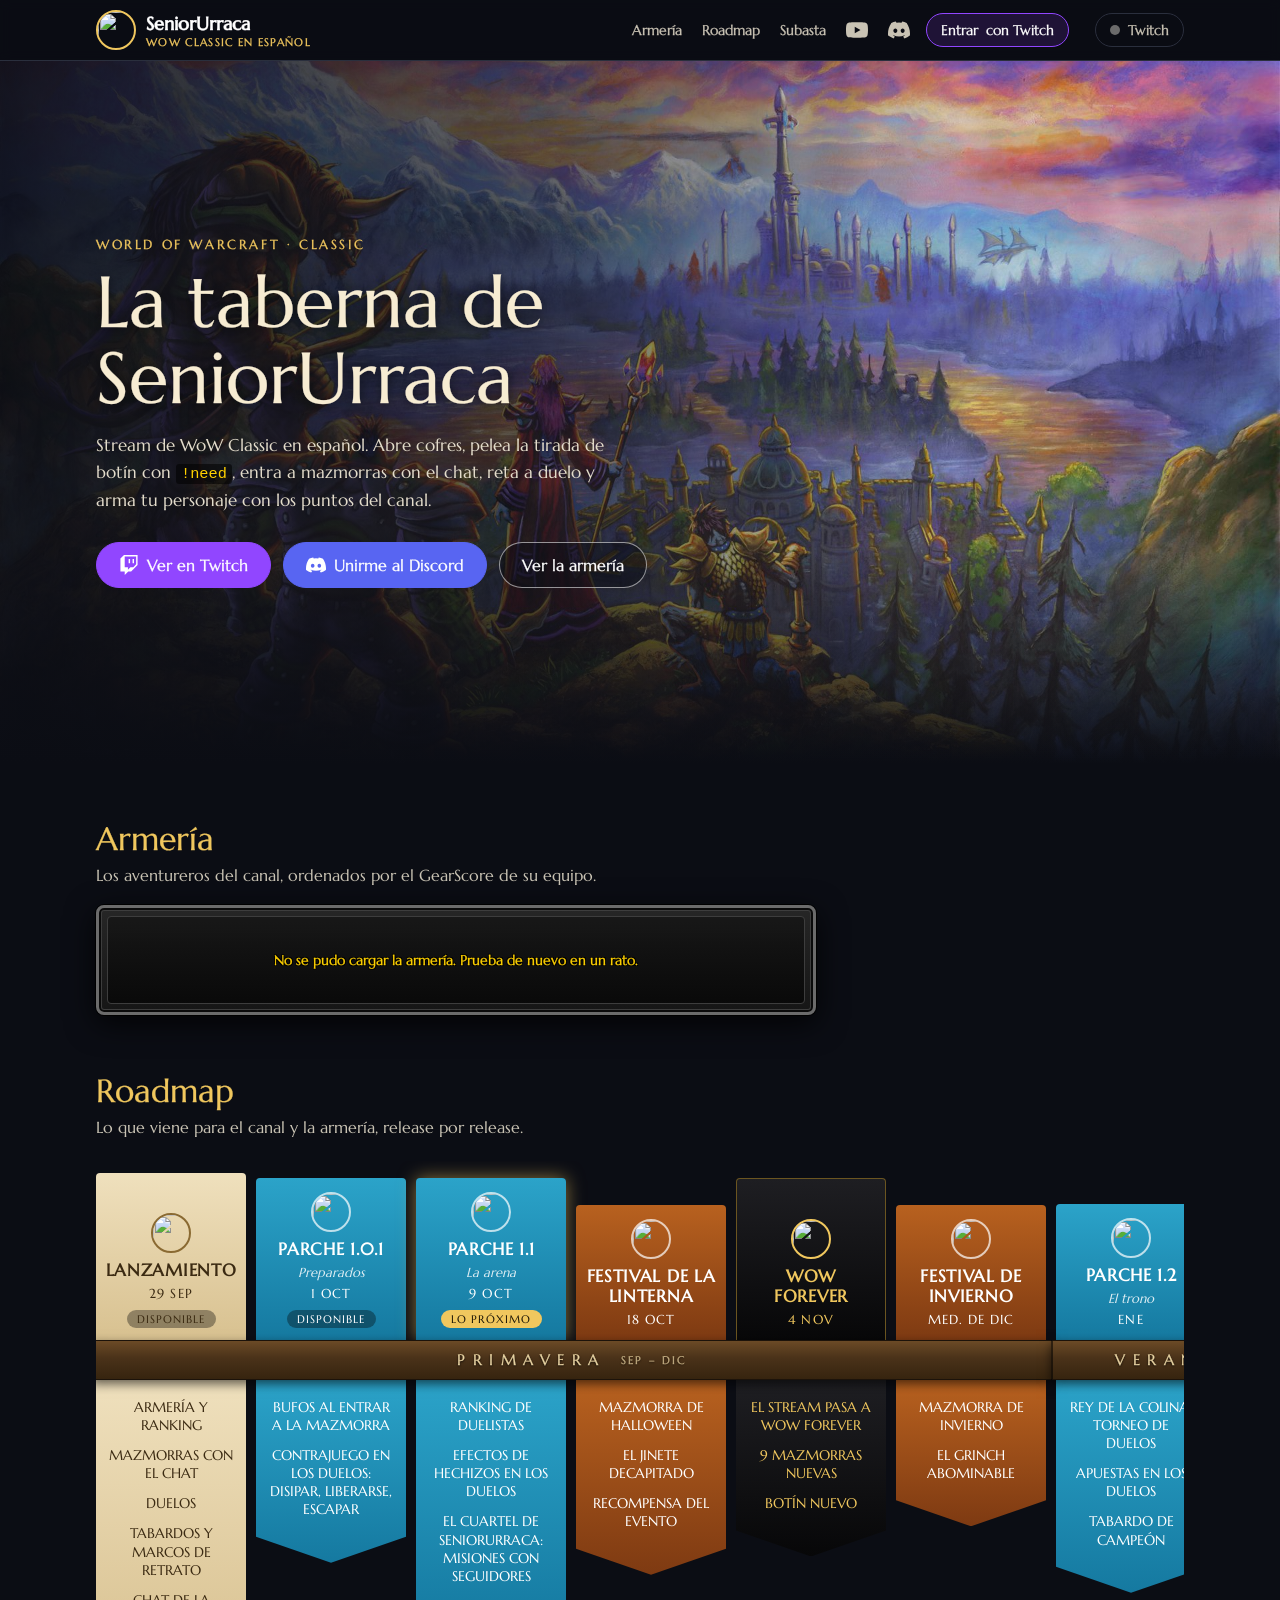
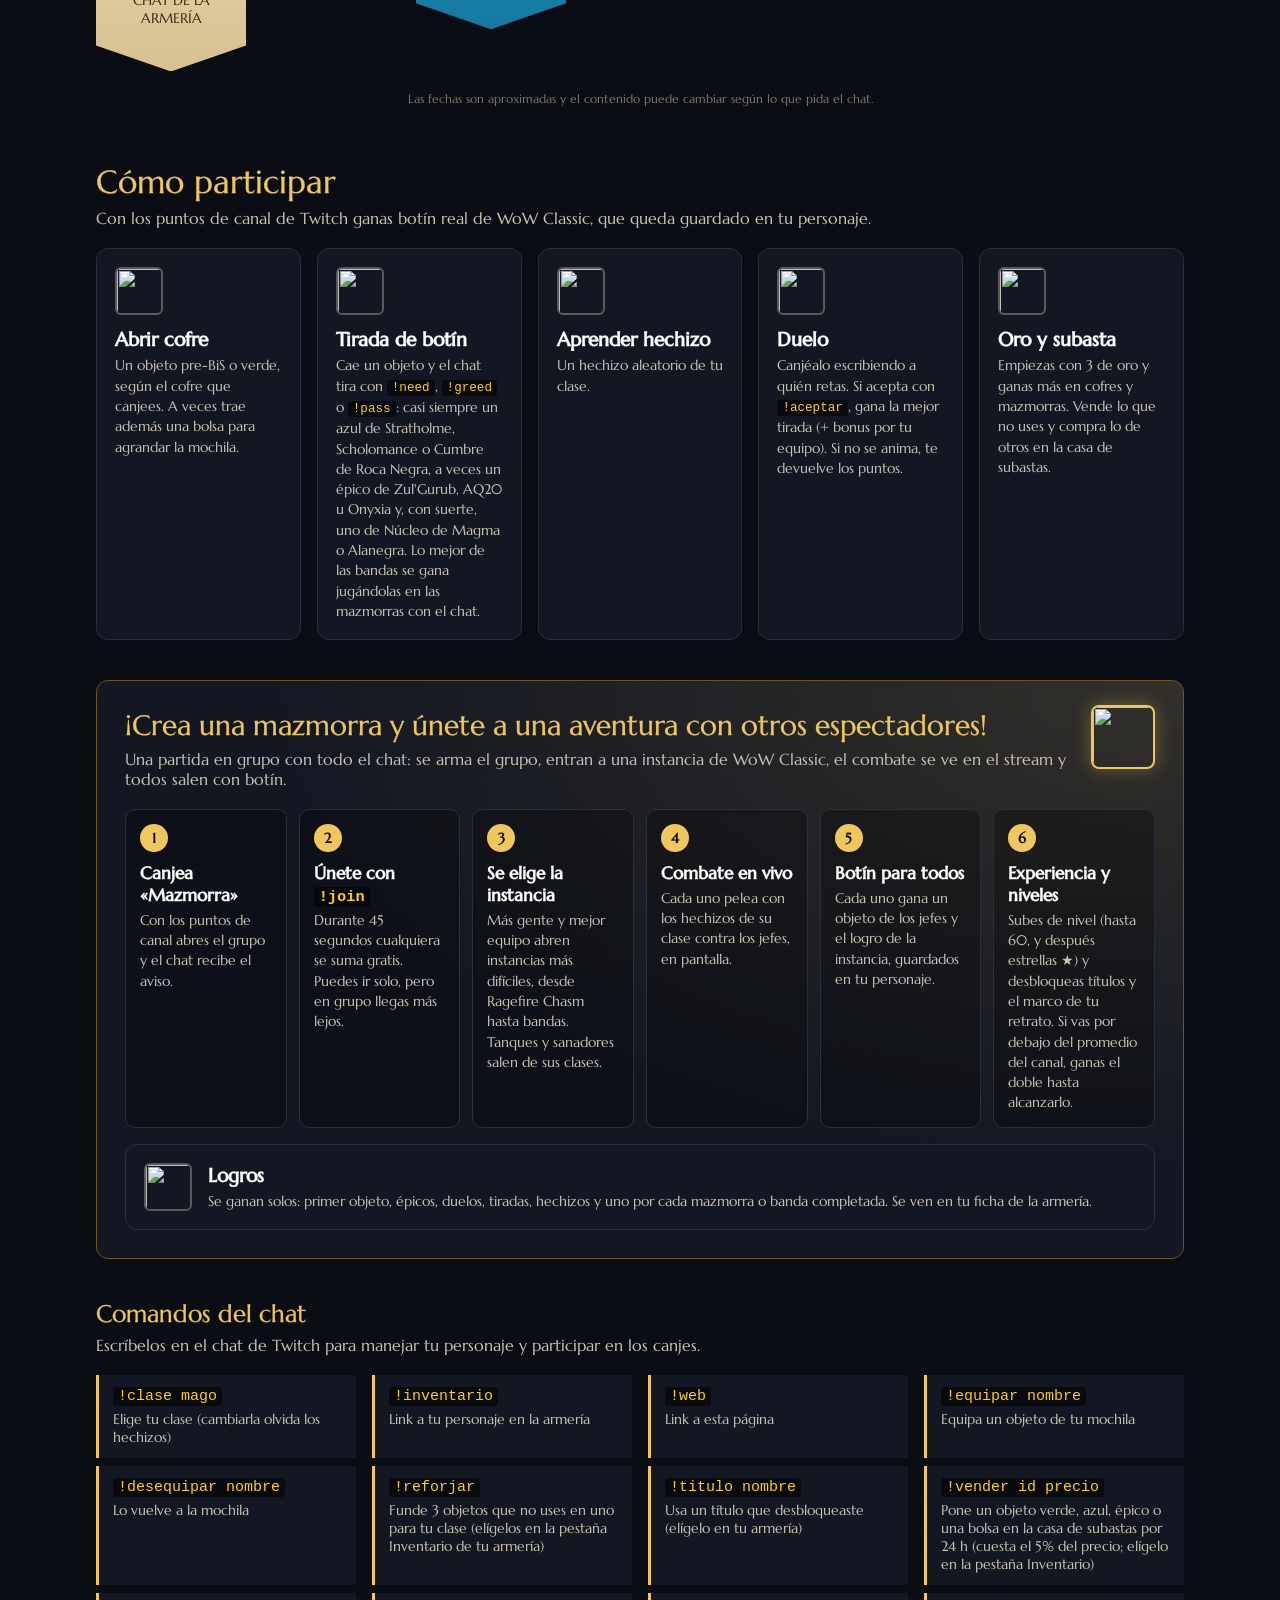
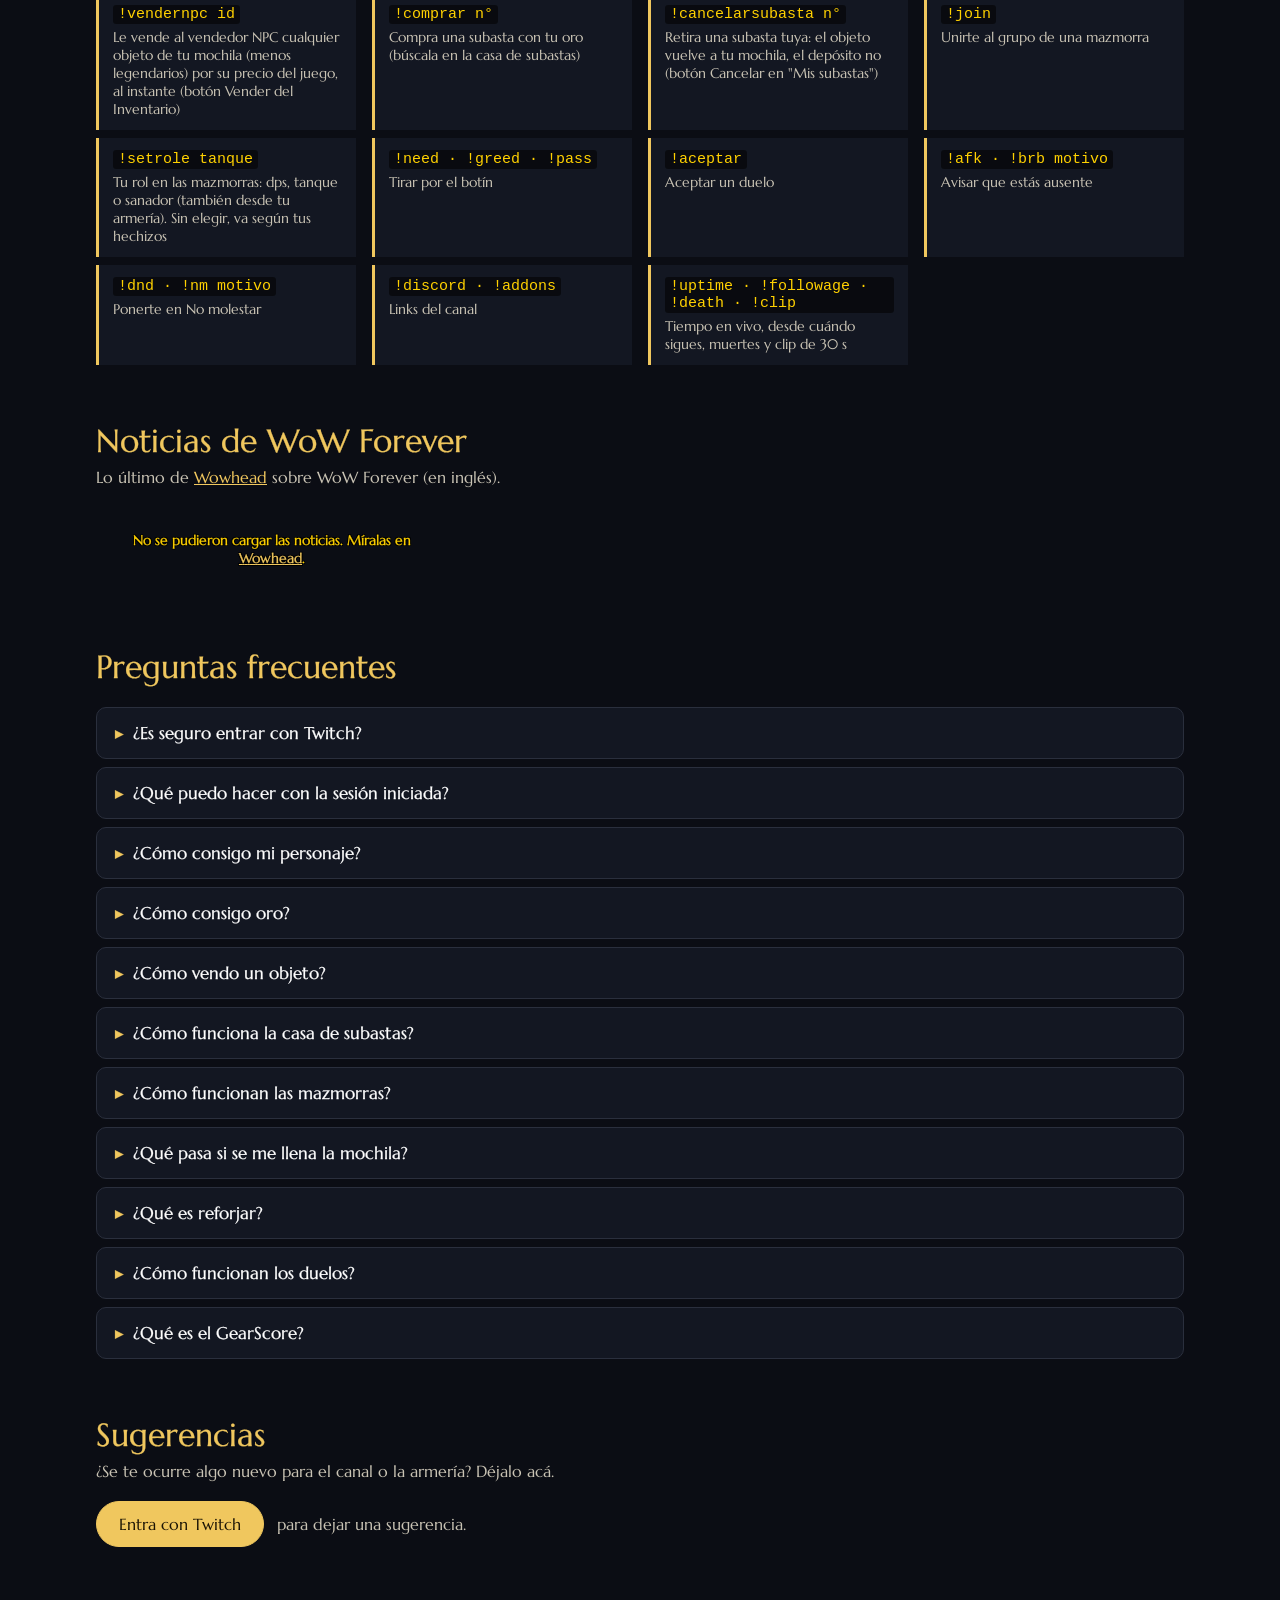
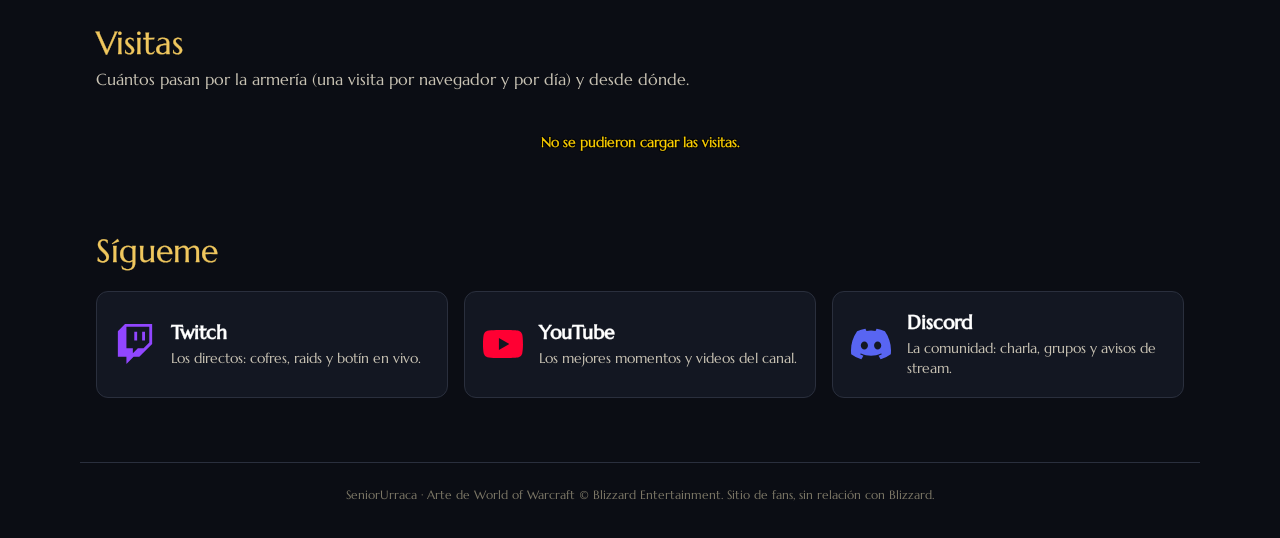
==== commit d555f904: "docs: el Cuartel de SeniorUrraca en el Parche 1.1, con sus suministros" ====
--- a/index.html
+++ b/index.html
@@ -8,15 +8,15 @@
   <meta name="description" content="Stream de World of Warcraft Classic en español. Canjea cofres, tiradas de botín, hechizos, duelos y mazmorras con puntos de canal, gana logros y arma tu personaje en la armería.">
   <link rel="preconnect" href="https://fonts.googleapis.com">
   <link href="https://fonts.googleapis.com/css2?family=Marcellus&display=swap" rel="stylesheet">
-  <link rel="stylesheet" href="armeria.css?v=202610021103">
-  <link rel="stylesheet" href="landing.css?v=202610021103">
-  <link rel="stylesheet" href="reforja.css?v=202610021103">
-  <link rel="stylesheet" href="equipar.css?v=202610021103">
-  <link rel="stylesheet" href="subasta.css?v=202610021103">
-  <link rel="stylesheet" href="nivel.css?v=202610021103">
-  <link rel="stylesheet" href="emojis.css?v=202610021103">
-  <link rel="stylesheet" href="marcos.css?v=202610021103">
-  <link rel="stylesheet" href="roadmap.css?v=202610021103">
+  <link rel="stylesheet" href="armeria.css?v=202610021123">
+  <link rel="stylesheet" href="landing.css?v=202610021123">
+  <link rel="stylesheet" href="reforja.css?v=202610021123">
+  <link rel="stylesheet" href="equipar.css?v=202610021123">
+  <link rel="stylesheet" href="subasta.css?v=202610021123">
+  <link rel="stylesheet" href="nivel.css?v=202610021123">
+  <link rel="stylesheet" href="emojis.css?v=202610021123">
+  <link rel="stylesheet" href="marcos.css?v=202610021123">
+  <link rel="stylesheet" href="roadmap.css?v=202610021123">
   <script>const whTooltips = { colorLinks: false, iconizeLinks: false, renameLinks: false };</script>
   <script src="https://wow.zamimg.com/js/tooltips.js"></script>
 </head>
@@ -260,31 +260,31 @@
 
   <main id="app" hidden></main>
 
-  <script src="gearscore.js?v=202610021103"></script>
-  <script src="logros.js?v=202610021103"></script>
-  <script src="ventana.js?v=202610021103"></script>
-  <script src="clase.js?v=202610021103"></script>
-  <script src="mochila.js?v=202610021103"></script>
-  <script src="equipar.js?v=202610021103"></script>
-  <script src="tabardos.js?v=202610021103"></script>
-  <script src="marcos.js?v=202610021103"></script>
-  <script src="oro.js?v=202610021103"></script>
-  <script src="subasta.js?v=202610021103"></script>
-  <script src="paginas.js?v=202610021103"></script>
-  <script src="nivel.js?v=202610021103"></script>
-  <script src="rol.js?v=202610021103"></script>
-  <script src="botin.js?v=202610021103"></script>
-  <script src="reforja.js?v=202610021103"></script>
-  <script src="emojis.js?v=202610021103"></script>
-  <script src="chat.js?v=202610021103"></script>
-  <script src="silueta.js?v=202610021103"></script>
-  <script src="modelo3d.js?v=202610021103"></script>
-  <script src="armeria.js?v=202610021103"></script>
-  <script src="landing.js?v=202610021103"></script>
-  <script src="sesion.js?v=202610021103"></script>
-  <script src="roadmap.js?v=202610021103"></script>
-  <script src="noticias.js?v=202610021103"></script>
-  <script src="sugerencias.js?v=202610021103"></script>
-  <script src="visitas.js?v=202610021103"></script>
+  <script src="gearscore.js?v=202610021123"></script>
+  <script src="logros.js?v=202610021123"></script>
+  <script src="ventana.js?v=202610021123"></script>
+  <script src="clase.js?v=202610021123"></script>
+  <script src="mochila.js?v=202610021123"></script>
+  <script src="equipar.js?v=202610021123"></script>
+  <script src="tabardos.js?v=202610021123"></script>
+  <script src="marcos.js?v=202610021123"></script>
+  <script src="oro.js?v=202610021123"></script>
+  <script src="subasta.js?v=202610021123"></script>
+  <script src="paginas.js?v=202610021123"></script>
+  <script src="nivel.js?v=202610021123"></script>
+  <script src="rol.js?v=202610021123"></script>
+  <script src="botin.js?v=202610021123"></script>
+  <script src="reforja.js?v=202610021123"></script>
+  <script src="emojis.js?v=202610021123"></script>
+  <script src="chat.js?v=202610021123"></script>
+  <script src="silueta.js?v=202610021123"></script>
+  <script src="modelo3d.js?v=202610021123"></script>
+  <script src="armeria.js?v=202610021123"></script>
+  <script src="landing.js?v=202610021123"></script>
+  <script src="sesion.js?v=202610021123"></script>
+  <script src="roadmap.js?v=202610021123"></script>
+  <script src="noticias.js?v=202610021123"></script>
+  <script src="sugerencias.js?v=202610021123"></script>
+  <script src="visitas.js?v=202610021123"></script>
 </body>
 </html>
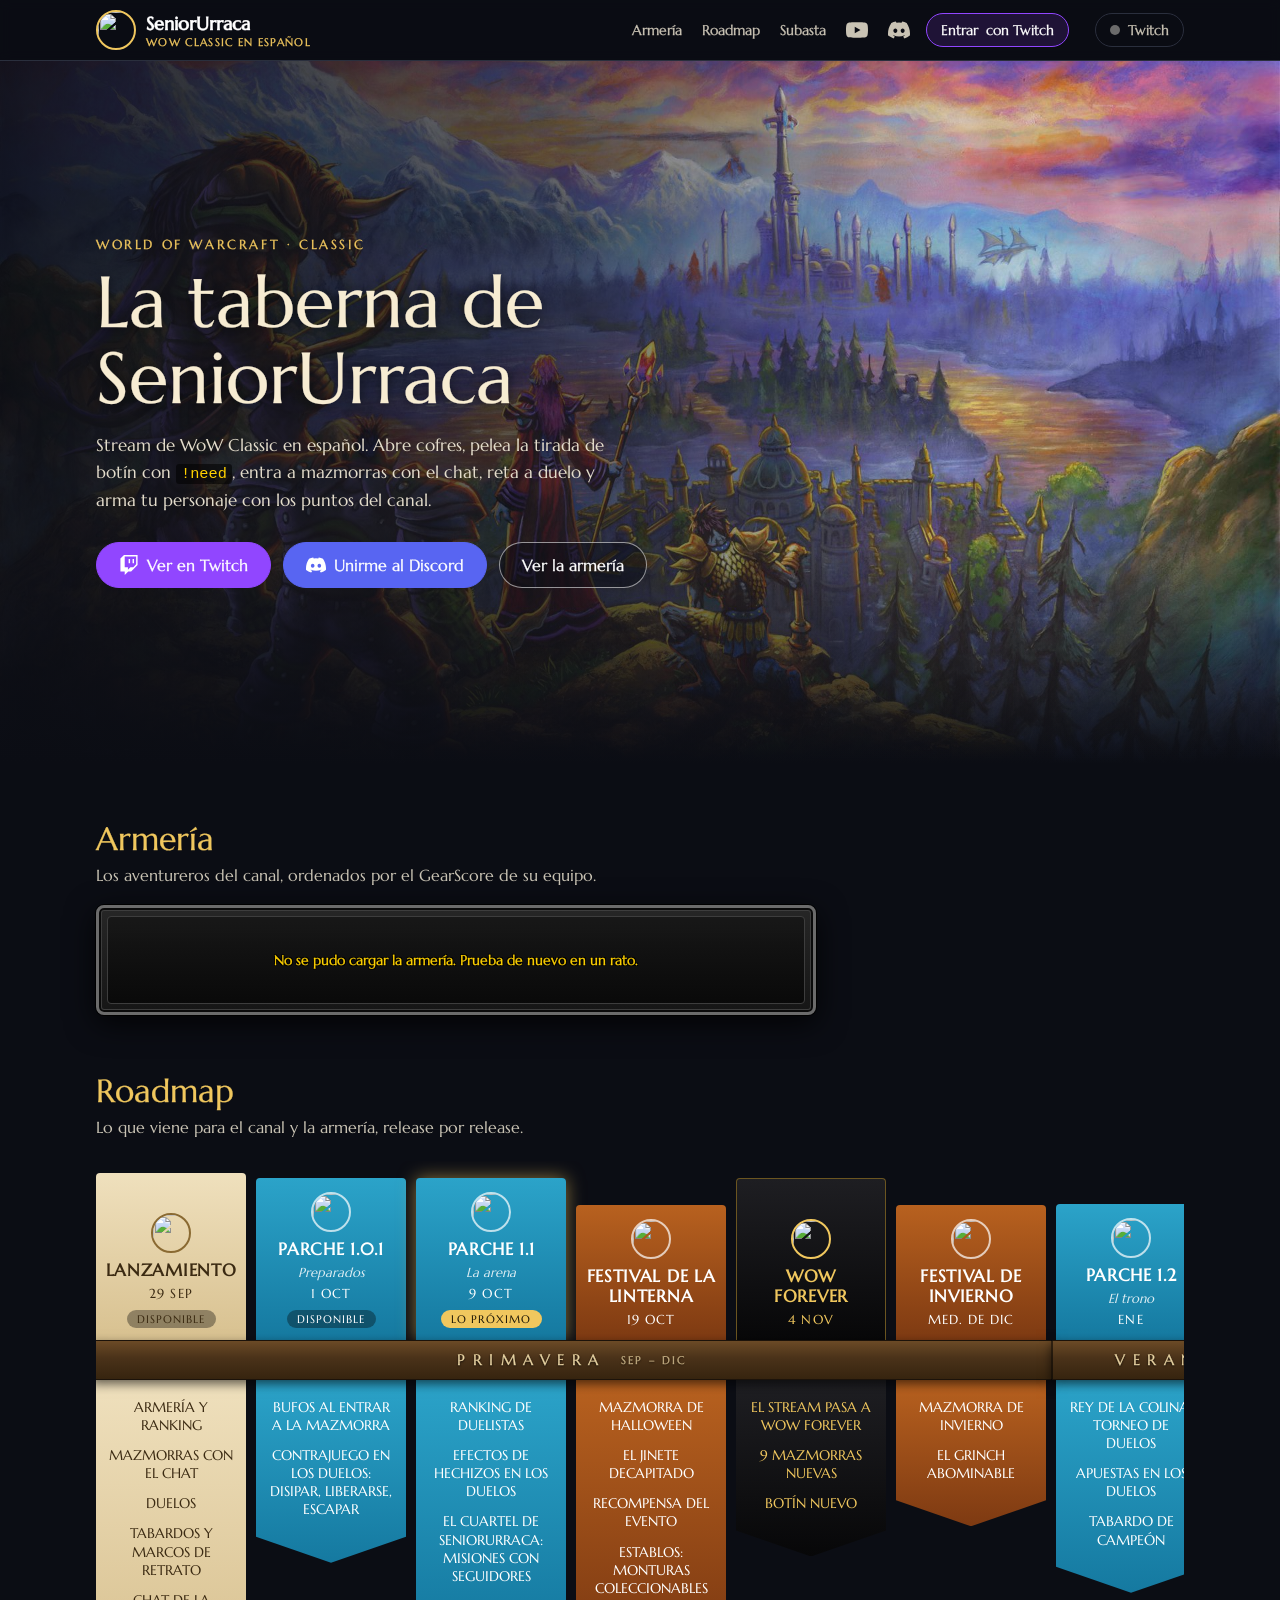
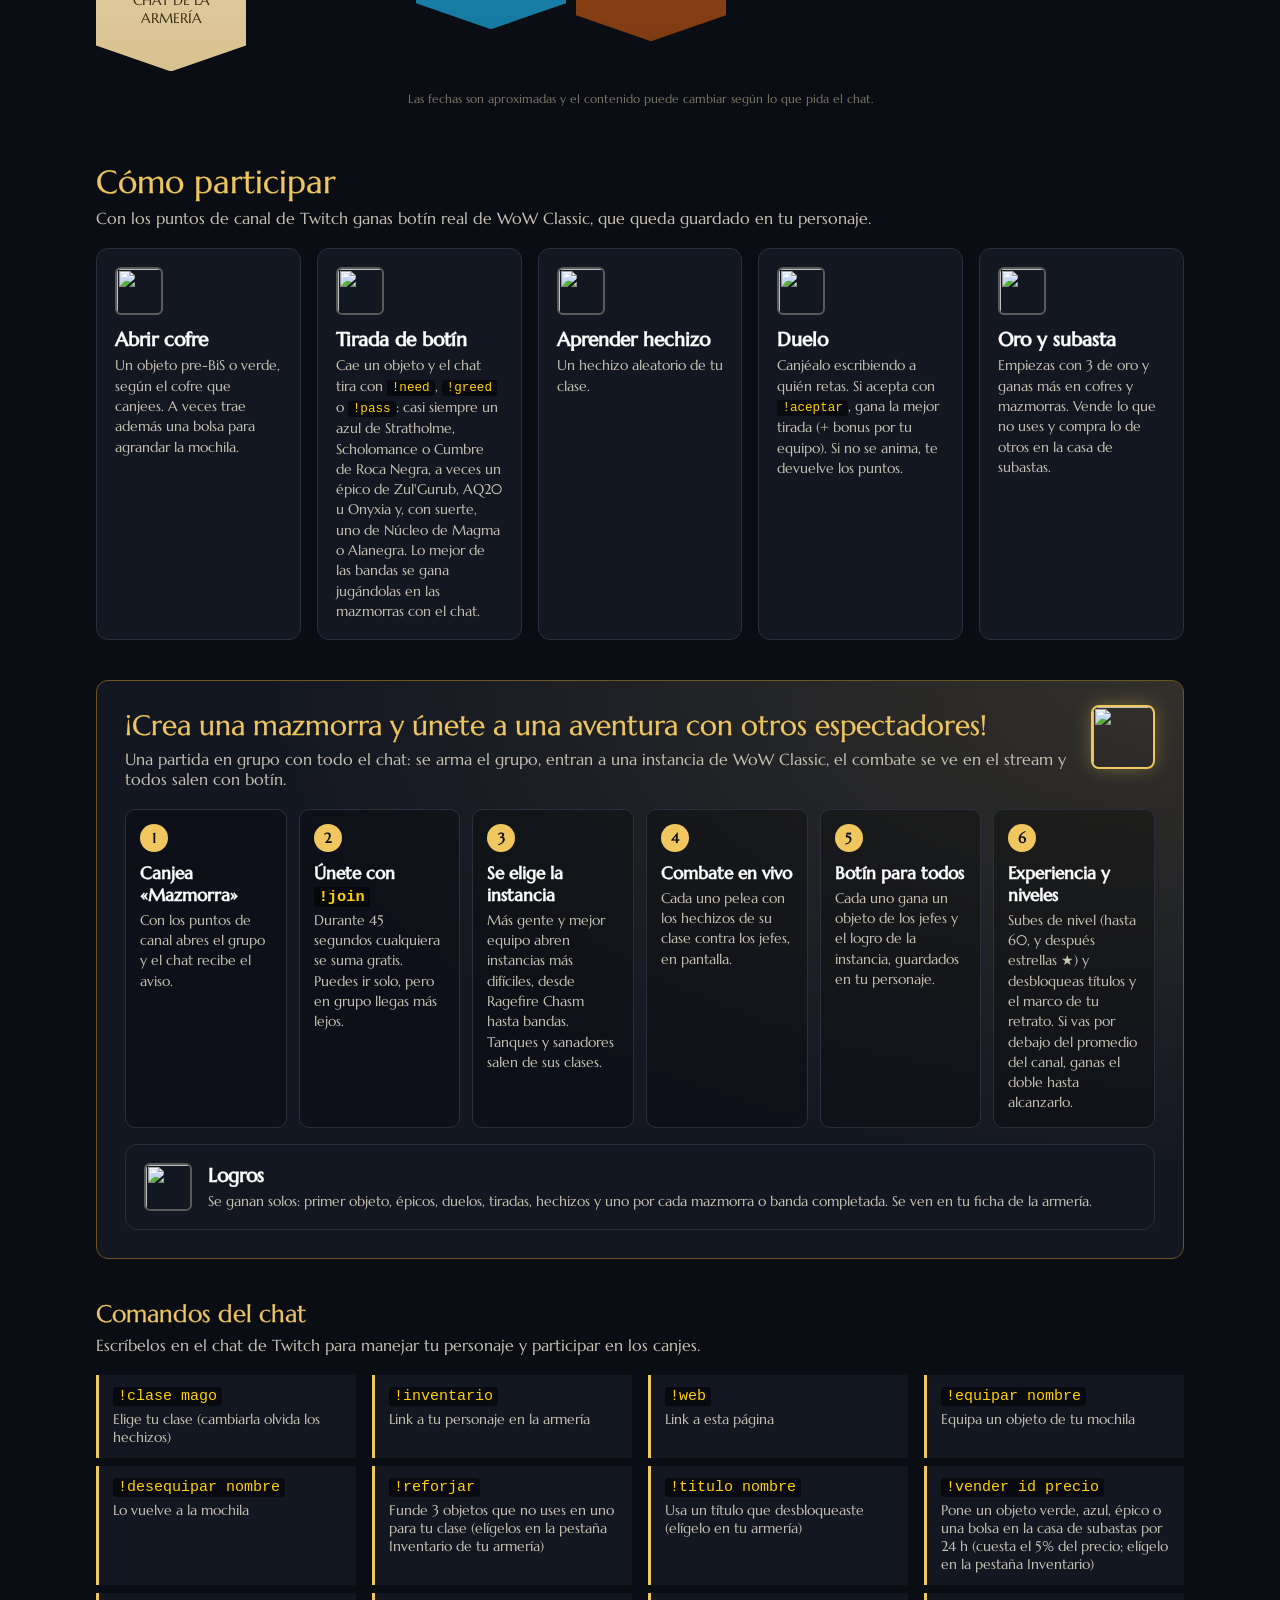
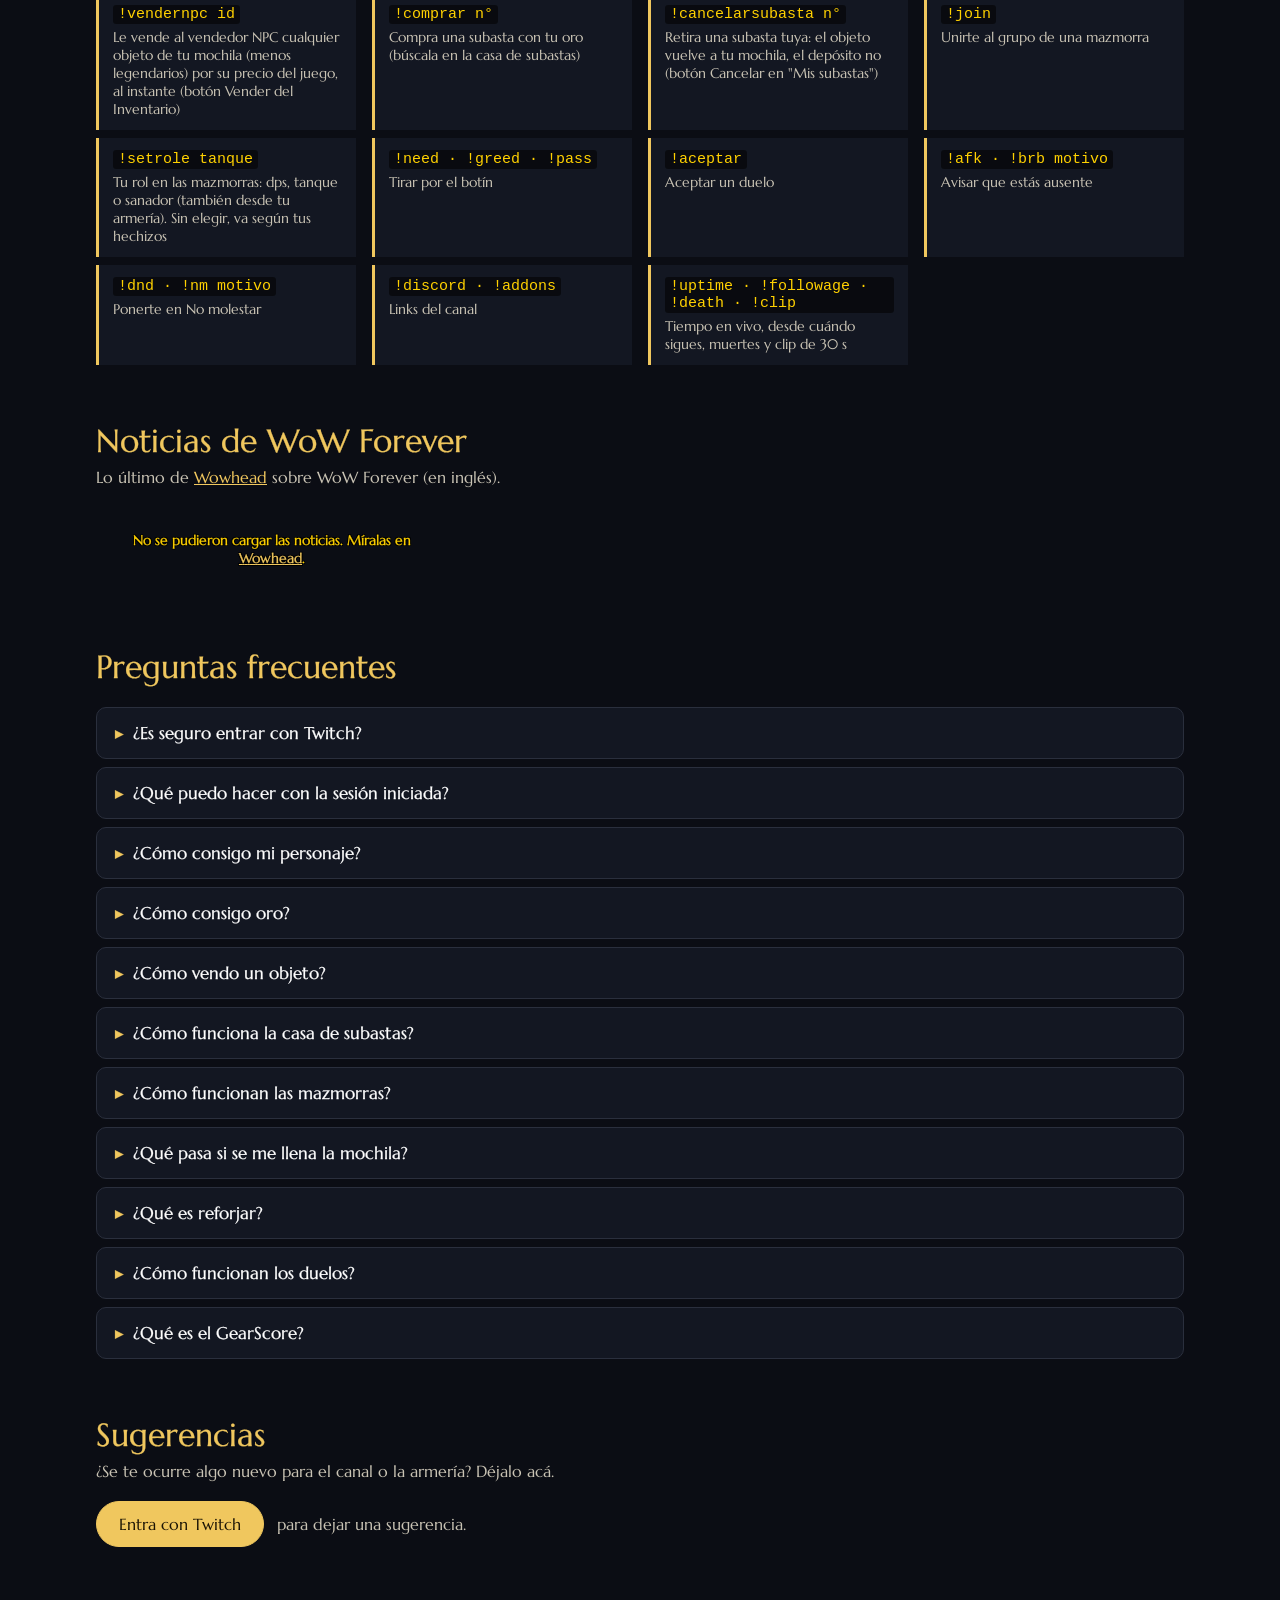
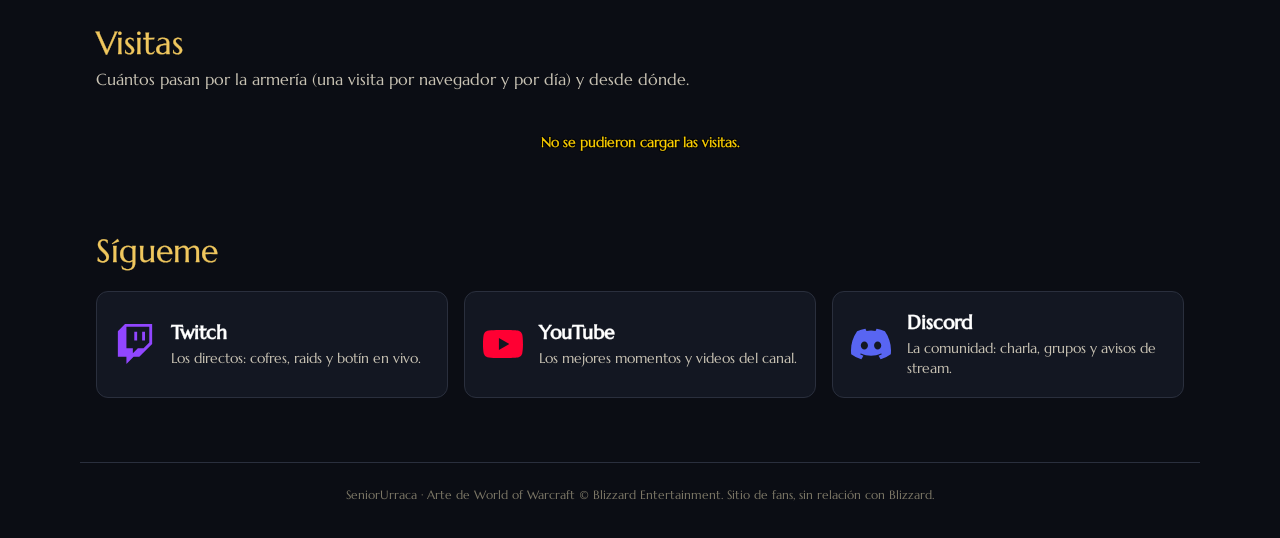
==== commit 82cca0bd: "docs: Halloween decidido y establos de monturas en el roadmap" ====
--- a/index.html
+++ b/index.html
@@ -8,15 +8,15 @@
   <meta name="description" content="Stream de World of Warcraft Classic en español. Canjea cofres, tiradas de botín, hechizos, duelos y mazmorras con puntos de canal, gana logros y arma tu personaje en la armería.">
   <link rel="preconnect" href="https://fonts.googleapis.com">
   <link href="https://fonts.googleapis.com/css2?family=Marcellus&display=swap" rel="stylesheet">
-  <link rel="stylesheet" href="armeria.css?v=202610021123">
-  <link rel="stylesheet" href="landing.css?v=202610021123">
-  <link rel="stylesheet" href="reforja.css?v=202610021123">
-  <link rel="stylesheet" href="equipar.css?v=202610021123">
-  <link rel="stylesheet" href="subasta.css?v=202610021123">
-  <link rel="stylesheet" href="nivel.css?v=202610021123">
-  <link rel="stylesheet" href="emojis.css?v=202610021123">
-  <link rel="stylesheet" href="marcos.css?v=202610021123">
-  <link rel="stylesheet" href="roadmap.css?v=202610021123">
+  <link rel="stylesheet" href="armeria.css?v=202610021128">
+  <link rel="stylesheet" href="landing.css?v=202610021128">
+  <link rel="stylesheet" href="reforja.css?v=202610021128">
+  <link rel="stylesheet" href="equipar.css?v=202610021128">
+  <link rel="stylesheet" href="subasta.css?v=202610021128">
+  <link rel="stylesheet" href="nivel.css?v=202610021128">
+  <link rel="stylesheet" href="emojis.css?v=202610021128">
+  <link rel="stylesheet" href="marcos.css?v=202610021128">
+  <link rel="stylesheet" href="roadmap.css?v=202610021128">
   <script>const whTooltips = { colorLinks: false, iconizeLinks: false, renameLinks: false };</script>
   <script src="https://wow.zamimg.com/js/tooltips.js"></script>
 </head>
@@ -260,31 +260,31 @@
 
   <main id="app" hidden></main>
 
-  <script src="gearscore.js?v=202610021123"></script>
-  <script src="logros.js?v=202610021123"></script>
-  <script src="ventana.js?v=202610021123"></script>
-  <script src="clase.js?v=202610021123"></script>
-  <script src="mochila.js?v=202610021123"></script>
-  <script src="equipar.js?v=202610021123"></script>
-  <script src="tabardos.js?v=202610021123"></script>
-  <script src="marcos.js?v=202610021123"></script>
-  <script src="oro.js?v=202610021123"></script>
-  <script src="subasta.js?v=202610021123"></script>
-  <script src="paginas.js?v=202610021123"></script>
-  <script src="nivel.js?v=202610021123"></script>
-  <script src="rol.js?v=202610021123"></script>
-  <script src="botin.js?v=202610021123"></script>
-  <script src="reforja.js?v=202610021123"></script>
-  <script src="emojis.js?v=202610021123"></script>
-  <script src="chat.js?v=202610021123"></script>
-  <script src="silueta.js?v=202610021123"></script>
-  <script src="modelo3d.js?v=202610021123"></script>
-  <script src="armeria.js?v=202610021123"></script>
-  <script src="landing.js?v=202610021123"></script>
-  <script src="sesion.js?v=202610021123"></script>
-  <script src="roadmap.js?v=202610021123"></script>
-  <script src="noticias.js?v=202610021123"></script>
-  <script src="sugerencias.js?v=202610021123"></script>
-  <script src="visitas.js?v=202610021123"></script>
+  <script src="gearscore.js?v=202610021128"></script>
+  <script src="logros.js?v=202610021128"></script>
+  <script src="ventana.js?v=202610021128"></script>
+  <script src="clase.js?v=202610021128"></script>
+  <script src="mochila.js?v=202610021128"></script>
+  <script src="equipar.js?v=202610021128"></script>
+  <script src="tabardos.js?v=202610021128"></script>
+  <script src="marcos.js?v=202610021128"></script>
+  <script src="oro.js?v=202610021128"></script>
+  <script src="subasta.js?v=202610021128"></script>
+  <script src="paginas.js?v=202610021128"></script>
+  <script src="nivel.js?v=202610021128"></script>
+  <script src="rol.js?v=202610021128"></script>
+  <script src="botin.js?v=202610021128"></script>
+  <script src="reforja.js?v=202610021128"></script>
+  <script src="emojis.js?v=202610021128"></script>
+  <script src="chat.js?v=202610021128"></script>
+  <script src="silueta.js?v=202610021128"></script>
+  <script src="modelo3d.js?v=202610021128"></script>
+  <script src="armeria.js?v=202610021128"></script>
+  <script src="landing.js?v=202610021128"></script>
+  <script src="sesion.js?v=202610021128"></script>
+  <script src="roadmap.js?v=202610021128"></script>
+  <script src="noticias.js?v=202610021128"></script>
+  <script src="sugerencias.js?v=202610021128"></script>
+  <script src="visitas.js?v=202610021128"></script>
 </body>
 </html>
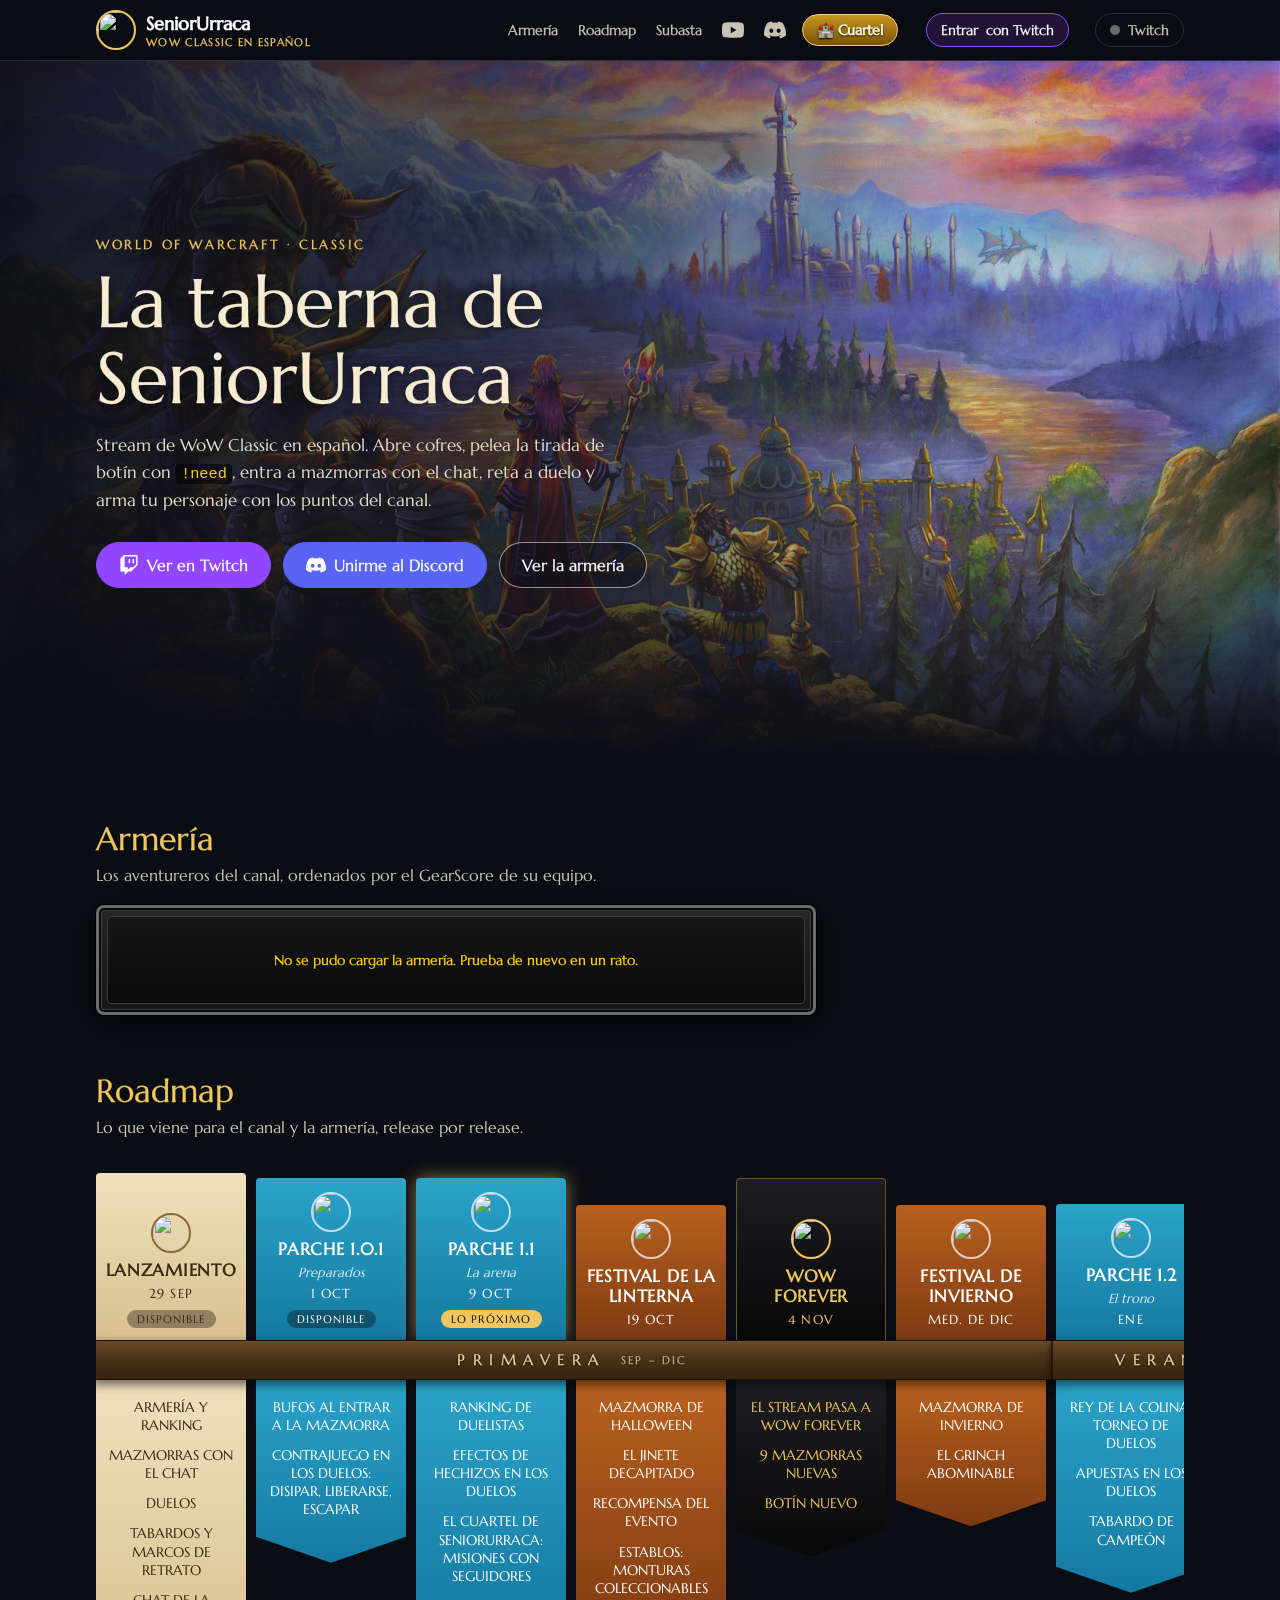
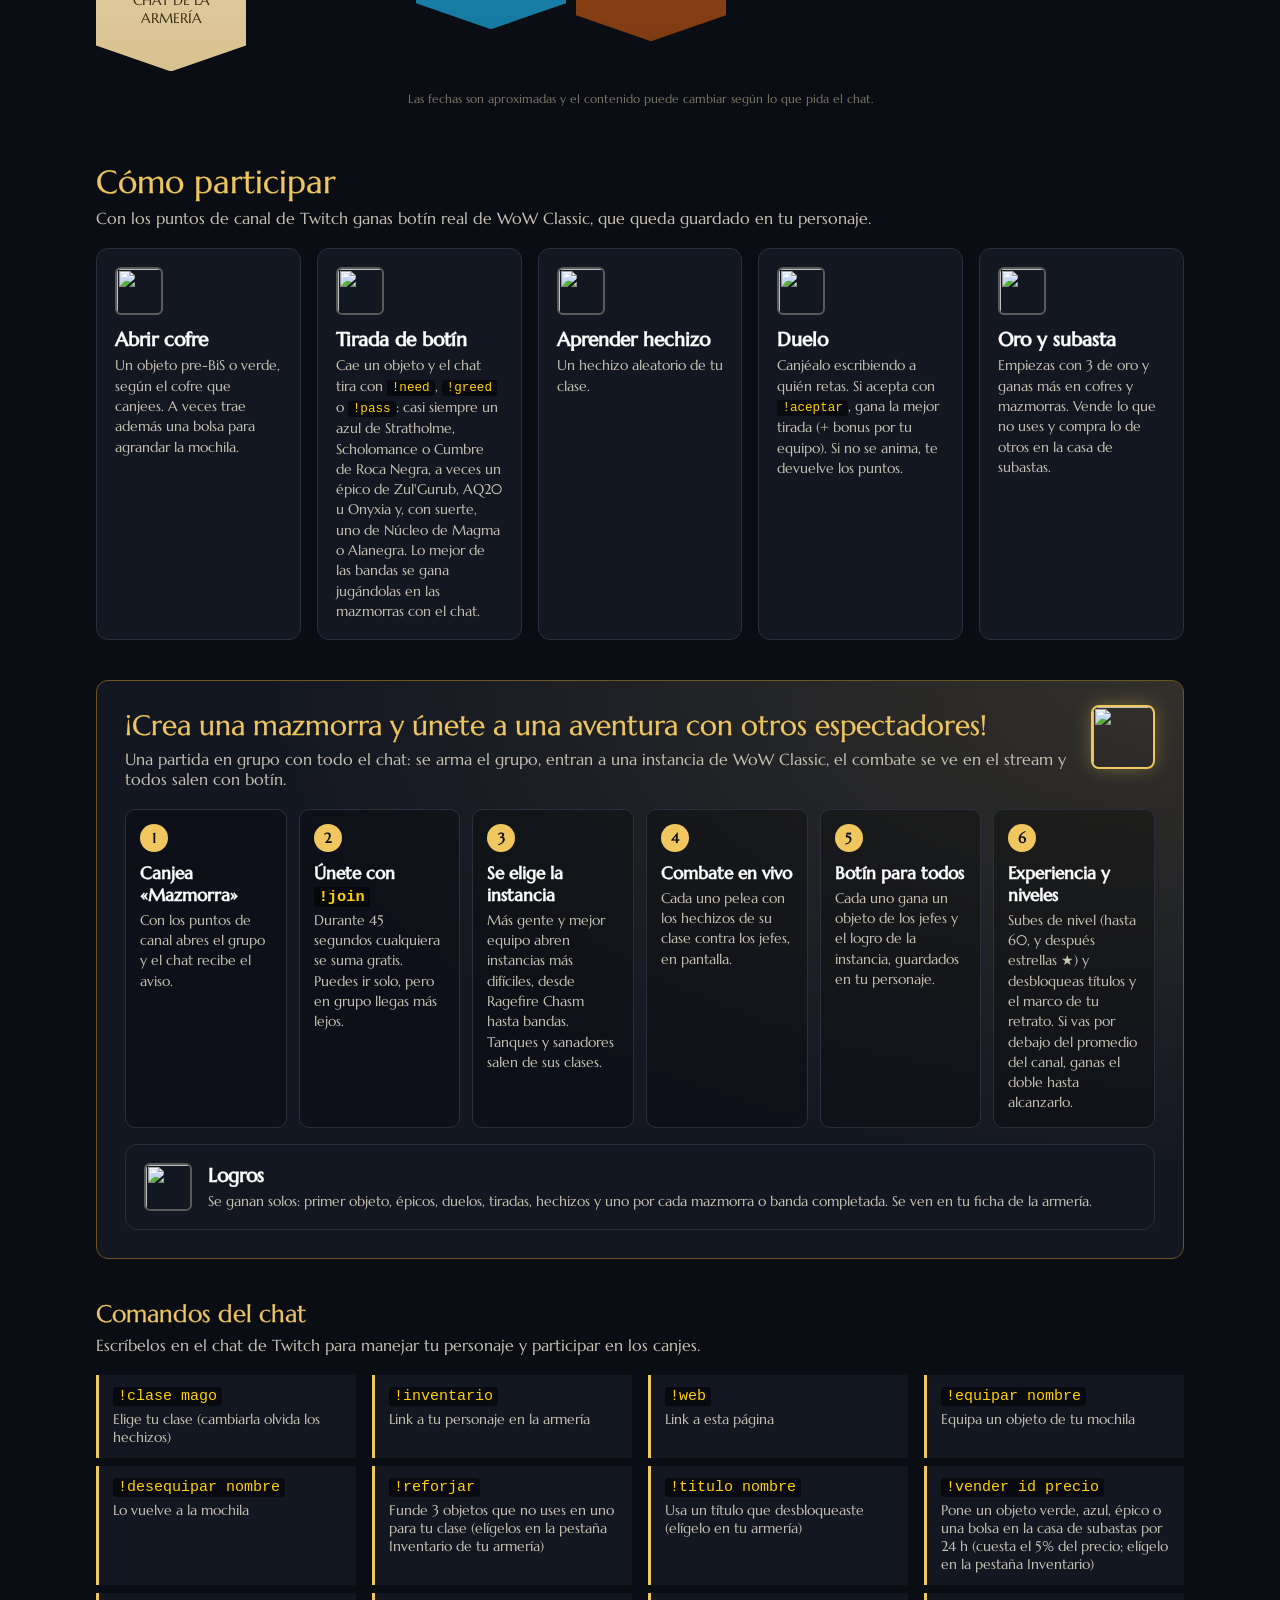
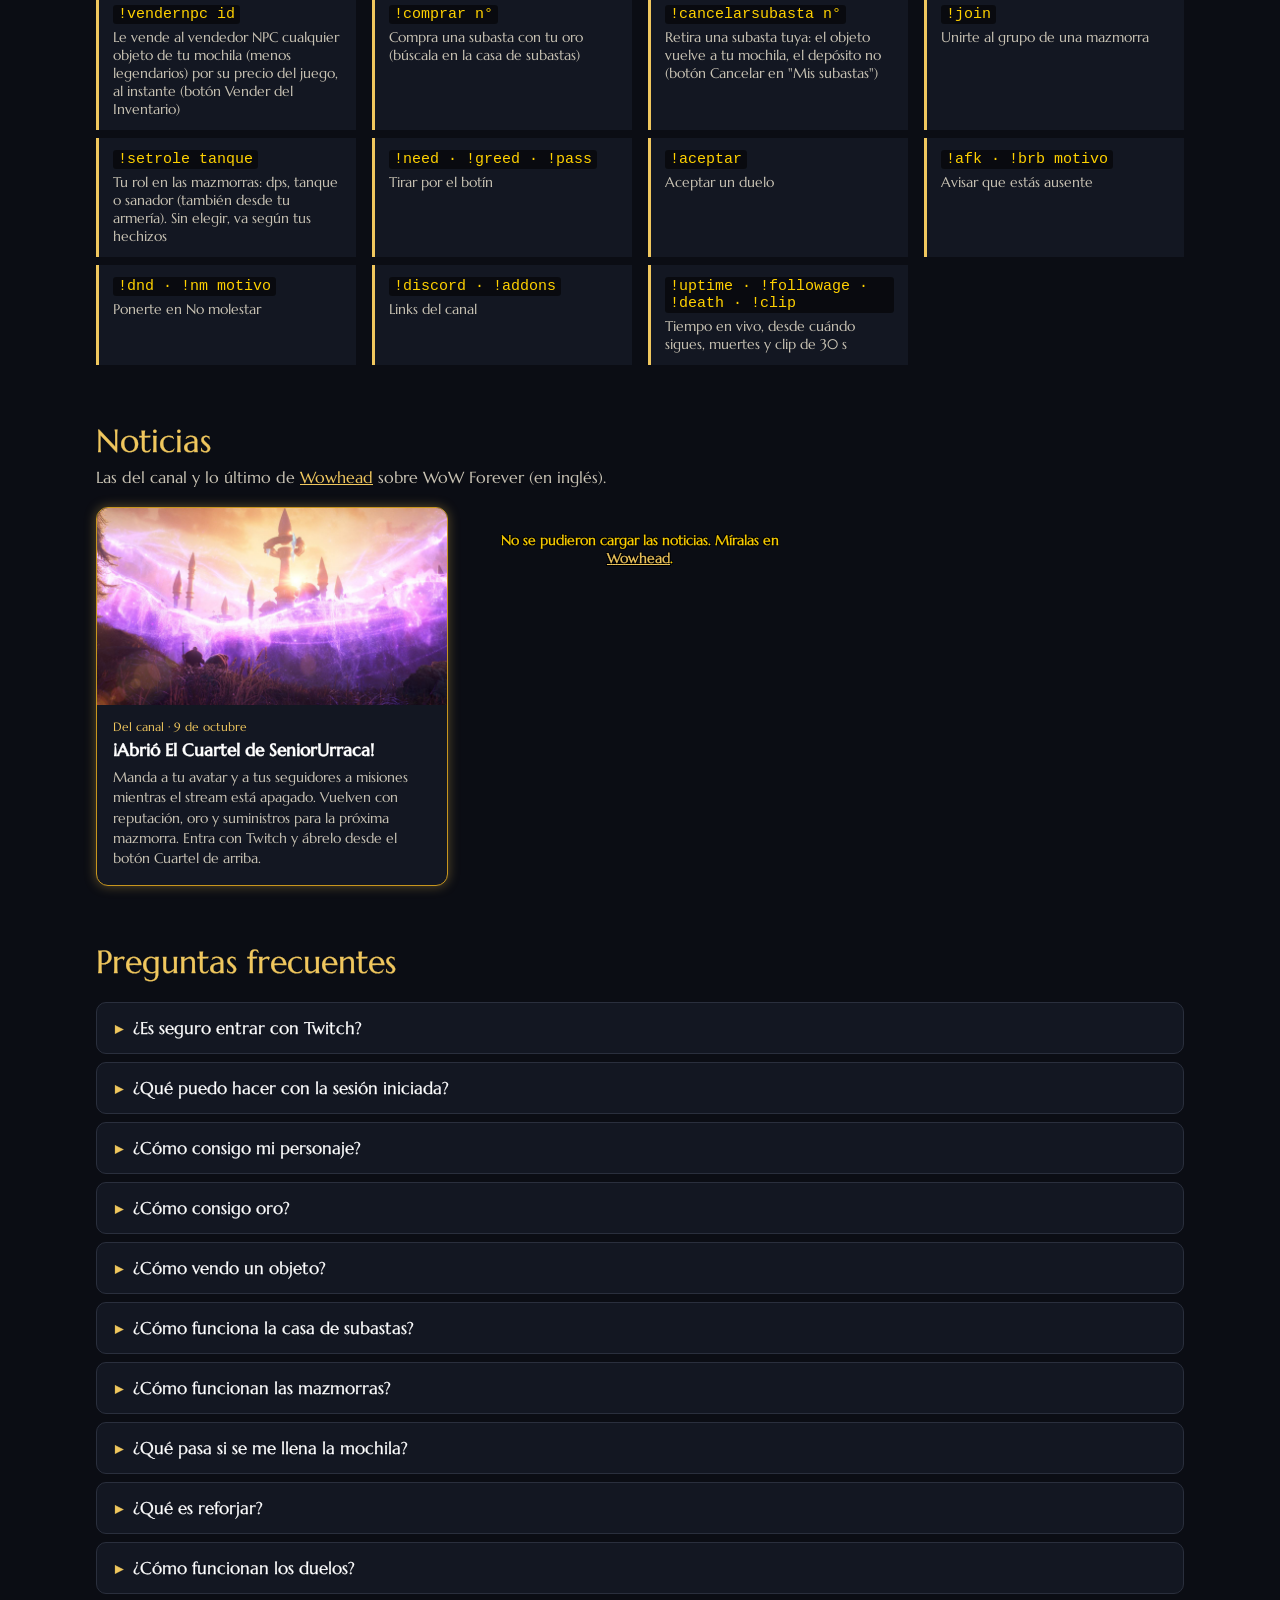
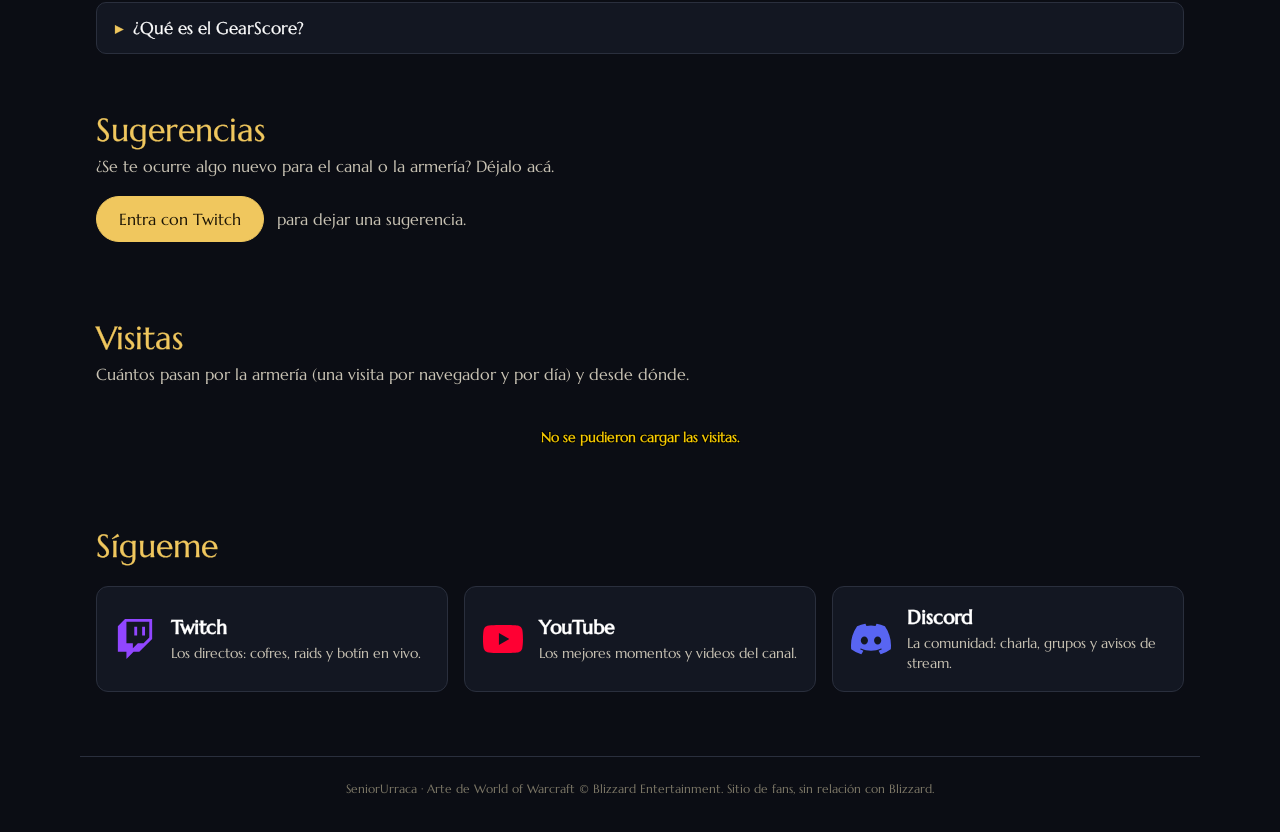
==== commit 678e6153: "armeria: botón Cuartel arriba y noticia del lanzamiento (desde el 09/10)" ====
--- a/index.html
+++ b/index.html
@@ -8,15 +8,16 @@
   <meta name="description" content="Stream de World of Warcraft Classic en español. Canjea cofres, tiradas de botín, hechizos, duelos y mazmorras con puntos de canal, gana logros y arma tu personaje en la armería.">
   <link rel="preconnect" href="https://fonts.googleapis.com">
   <link href="https://fonts.googleapis.com/css2?family=Marcellus&display=swap" rel="stylesheet">
-  <link rel="stylesheet" href="armeria.css?v=202610021128">
-  <link rel="stylesheet" href="landing.css?v=202610021128">
-  <link rel="stylesheet" href="reforja.css?v=202610021128">
-  <link rel="stylesheet" href="equipar.css?v=202610021128">
-  <link rel="stylesheet" href="subasta.css?v=202610021128">
-  <link rel="stylesheet" href="nivel.css?v=202610021128">
-  <link rel="stylesheet" href="emojis.css?v=202610021128">
-  <link rel="stylesheet" href="marcos.css?v=202610021128">
-  <link rel="stylesheet" href="roadmap.css?v=202610021128">
+  <link rel="stylesheet" href="armeria.css?v=202610021720">
+  <link rel="stylesheet" href="landing.css?v=202610021720">
+  <link rel="stylesheet" href="reforja.css?v=202610021720">
+  <link rel="stylesheet" href="equipar.css?v=202610021720">
+  <link rel="stylesheet" href="subasta.css?v=202610021720">
+  <link rel="stylesheet" href="nivel.css?v=202610021720">
+  <link rel="stylesheet" href="emojis.css?v=202610021720">
+  <link rel="stylesheet" href="marcos.css?v=202610021720">
+  <link rel="stylesheet" href="roadmap.css?v=202610021720">
+  <link rel="stylesheet" href="cuartel.css?v=202610021720">
   <script>const whTooltips = { colorLinks: false, iconizeLinks: false, renameLinks: false };</script>
   <script src="https://wow.zamimg.com/js/tooltips.js"></script>
 </head>
@@ -42,6 +43,7 @@
         <a class="nav-icon youtube" href="https://www.youtube.com/@SeniorUrraca" target="_blank" rel="noopener" title="YouTube" aria-label="YouTube"><svg aria-hidden="true"><use href="#icon-youtube"/></svg></a>
         <a class="nav-icon discord" href="https://discord.gg/p6gaYsqgcp" target="_blank" rel="noopener" title="Discord" aria-label="Discord"><svg aria-hidden="true"><use href="#icon-discord"/></svg></a>
       </nav>
+      <a class="nav-cuartel" id="nav-cuartel" href="./?cuartel" hidden>🏰 Cuartel</a>
       <a class="session-logs" id="session-logs" href="logs.html" title="Registro de actividad" hidden>Registro</a>
       <a class="session-pill" id="session-pill" hidden></a>
       <button class="session-logout" id="session-logout" type="button" title="Cerrar sesión" hidden>Salir</button>
@@ -159,8 +161,8 @@
     </section>
 
     <section class="section" id="noticias">
-      <h2>Noticias de WoW Forever</h2>
-      <p class="section-text">Lo último de <a class="text-link" href="https://www.wowhead.com/news" target="_blank" rel="noopener">Wowhead</a> sobre WoW Forever (en inglés).</p>
+      <h2>Noticias</h2>
+      <p class="section-text">Las del canal y lo último de <a class="text-link" href="https://www.wowhead.com/news" target="_blank" rel="noopener">Wowhead</a> sobre WoW Forever (en inglés).</p>
       <div class="news" id="news-list"><p class="status">Cargando noticias...</p></div>
     </section>
 
@@ -260,31 +262,32 @@
 
   <main id="app" hidden></main>
 
-  <script src="gearscore.js?v=202610021128"></script>
-  <script src="logros.js?v=202610021128"></script>
-  <script src="ventana.js?v=202610021128"></script>
-  <script src="clase.js?v=202610021128"></script>
-  <script src="mochila.js?v=202610021128"></script>
-  <script src="equipar.js?v=202610021128"></script>
-  <script src="tabardos.js?v=202610021128"></script>
-  <script src="marcos.js?v=202610021128"></script>
-  <script src="oro.js?v=202610021128"></script>
-  <script src="subasta.js?v=202610021128"></script>
-  <script src="paginas.js?v=202610021128"></script>
-  <script src="nivel.js?v=202610021128"></script>
-  <script src="rol.js?v=202610021128"></script>
-  <script src="botin.js?v=202610021128"></script>
-  <script src="reforja.js?v=202610021128"></script>
-  <script src="emojis.js?v=202610021128"></script>
-  <script src="chat.js?v=202610021128"></script>
-  <script src="silueta.js?v=202610021128"></script>
-  <script src="modelo3d.js?v=202610021128"></script>
-  <script src="armeria.js?v=202610021128"></script>
-  <script src="landing.js?v=202610021128"></script>
-  <script src="sesion.js?v=202610021128"></script>
-  <script src="roadmap.js?v=202610021128"></script>
-  <script src="noticias.js?v=202610021128"></script>
-  <script src="sugerencias.js?v=202610021128"></script>
-  <script src="visitas.js?v=202610021128"></script>
+  <script src="gearscore.js?v=202610021720"></script>
+  <script src="logros.js?v=202610021720"></script>
+  <script src="ventana.js?v=202610021720"></script>
+  <script src="clase.js?v=202610021720"></script>
+  <script src="mochila.js?v=202610021720"></script>
+  <script src="equipar.js?v=202610021720"></script>
+  <script src="tabardos.js?v=202610021720"></script>
+  <script src="marcos.js?v=202610021720"></script>
+  <script src="oro.js?v=202610021720"></script>
+  <script src="subasta.js?v=202610021720"></script>
+  <script src="paginas.js?v=202610021720"></script>
+  <script src="nivel.js?v=202610021720"></script>
+  <script src="rol.js?v=202610021720"></script>
+  <script src="botin.js?v=202610021720"></script>
+  <script src="reforja.js?v=202610021720"></script>
+  <script src="emojis.js?v=202610021720"></script>
+  <script src="chat.js?v=202610021720"></script>
+  <script src="silueta.js?v=202610021720"></script>
+  <script src="modelo3d.js?v=202610021720"></script>
+  <script src="cuartel.js?v=202610021720"></script>
+  <script src="armeria.js?v=202610021720"></script>
+  <script src="landing.js?v=202610021720"></script>
+  <script src="sesion.js?v=202610021720"></script>
+  <script src="roadmap.js?v=202610021720"></script>
+  <script src="noticias.js?v=202610021720"></script>
+  <script src="sugerencias.js?v=202610021720"></script>
+  <script src="visitas.js?v=202610021720"></script>
 </body>
 </html>
--- a/armeria.css
+++ b/armeria.css
@@ -527,7 +527,7 @@
   :root { --slot: 38px; }
   .slots { gap: 4px; }
   .paperdoll { gap: 6px; }
-  .tabs { gap: 2px; padding-left: 0; justify-content: center; }
+  .tabs { gap: 2px; row-gap: 4px; padding-left: 0; justify-content: center; flex-wrap: wrap; }
   .tabs button { padding: 6px 7px 8px; font-size: 13px; }
 }
 
--- a/landing.css
+++ b/landing.css
@@ -110,6 +110,25 @@
 }
 
 .session-logout:hover { color: var(--button); }
+
+/* Botón del Cuartel: fuera del menú para que se vea también en celular, dorado y con brillo */
+.nav-cuartel {
+  margin-right: 12px;
+  padding: 6px 14px;
+  border: 1px solid #f5d27a;
+  border-radius: 999px;
+  background: linear-gradient(#c8961e, #7a5208);
+  color: #fff6d8;
+  font-weight: bold;
+  white-space: nowrap;
+  text-shadow: 0 1px 2px #000;
+  animation: cuartel-glow 2.4s ease-in-out infinite;
+}
+.nav-cuartel:hover { background: linear-gradient(#e0ad2c, #8c600c); }
+@keyframes cuartel-glow {
+  0%, 100% { box-shadow: 0 0 4px rgba(245, 200, 90, .4); }
+  50% { box-shadow: 0 0 14px rgba(245, 200, 90, .9); }
+}
 
 .session-logs { margin-right: 10px; color: var(--text-soft); font-size: 13px; white-space: nowrap; }
 .session-logs:hover { color: var(--button); }
@@ -436,6 +455,8 @@
 }
 
 .news-card:hover { transform: translateY(-3px); border-color: var(--button); }
+.channel-news { border-color: #c8961e; box-shadow: 0 0 12px rgba(245, 200, 90, .35); }
+.channel-news small { color: #f5d27a; }
 .news-card img { width: 100%; aspect-ratio: 16 / 9; object-fit: cover; background: #000; }
 
 .news-body {
@@ -593,6 +614,7 @@
   .brand small { display: none; }
   .session-pill, .session-logout { margin-right: 4px; }
   .session-logout { font-size: 12px; }
+  .nav-cuartel { margin-right: 4px; padding: 5px 10px; font-size: 13px; }
   .session-pill.logged-in span { display: none; }
   .session-pill.logged-in { padding: 4px; }
   .session-pill { padding: 7px 12px; }
--- a/cuartel.css
+++ b/cuartel.css
@@ -0,0 +1,47 @@
+/* Pestaña Cuartel de la ficha (cuartel.js) */
+.panel[data-tab="quarters"] { overflow-y: auto; }
+
+.quarters { display: flex; flex-direction: column; gap: 8px; }
+.q-rank { margin: 0; color: var(--gold); font-size: 13px; }
+
+.q-views { display: flex; flex-wrap: wrap; gap: 4px; }
+.q-view {
+  padding: 3px 9px;
+  border: 1px solid #5a4a2a;
+  border-radius: 3px;
+  background: rgba(0, 0, 0, .45);
+  color: #c9b98f;
+  font: inherit;
+  font-size: 13px;
+  cursor: pointer;
+}
+.q-view.active { border-color: var(--gold); color: var(--gold); background: rgba(80, 55, 10, .5); }
+
+.q-body { display: flex; flex-direction: column; gap: 8px; }
+
+.q-mission {
+  padding: 8px 10px;
+  border: 1px solid #5a4a2a;
+  border-radius: 4px;
+  background: linear-gradient(rgba(60, 45, 20, .55), rgba(20, 15, 5, .7));
+}
+.q-mission header { display: flex; justify-content: space-between; gap: 8px; color: var(--gold); }
+.q-mission p { margin: 4px 0; font-size: 13px; }
+.q-place { color: #b8b8b8; }
+.q-reward { color: #9ee09e; }
+.q-team { display: flex; flex-wrap: wrap; align-items: center; gap: 6px; margin: 6px 0; }
+.q-team select { max-width: 100%; padding: 2px 4px; background: #111; color: #eee; border: 1px solid #5a4a2a; font: inherit; font-size: 13px; }
+.q-chance { color: var(--gold); font-size: 13px; }
+
+.q-icon { width: 20px; height: 20px; vertical-align: middle; border: 1px solid #000; border-radius: 3px; }
+
+.q-list { margin: 0; padding: 0; list-style: none; display: flex; flex-direction: column; gap: 6px; font-size: 13px; }
+.q-list li { padding: 5px 8px; border-left: 2px solid #5a4a2a; background: rgba(0, 0, 0, .35); }
+.q-state { float: right; color: #b8b8b8; }
+.q-timer { color: var(--gold); font-variant-numeric: tabular-nums; }
+
+.q-reputation li { display: flex; align-items: center; gap: 8px; }
+.q-faction { flex: 0 0 42%; }
+.q-bar { position: relative; flex: 1; height: 16px; border: 1px solid #000; background: #222; }
+.q-bar span { position: absolute; inset: 0 auto 0 0; background: linear-gradient(#2f8f2f, #165616); }
+.q-bar em { position: relative; display: block; text-align: center; font-size: 11px; font-style: normal; line-height: 16px; text-shadow: var(--outline); }
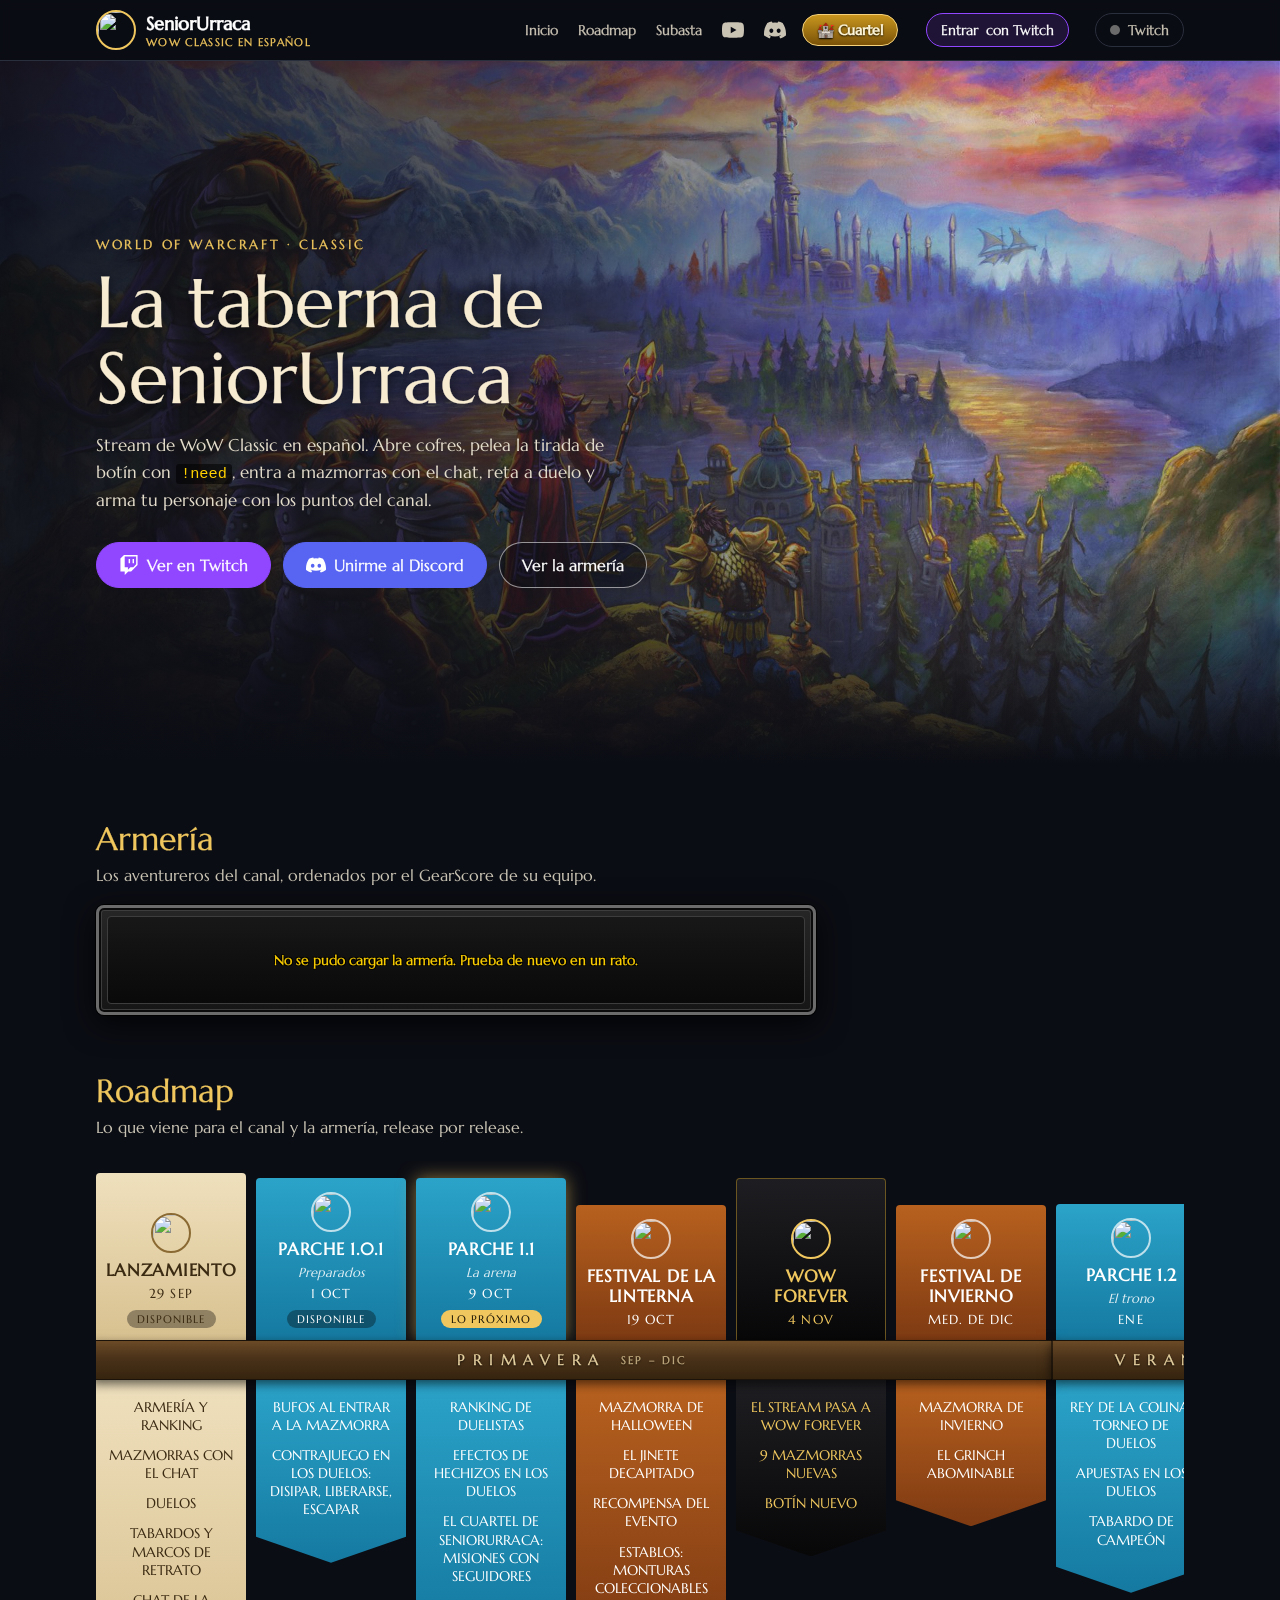
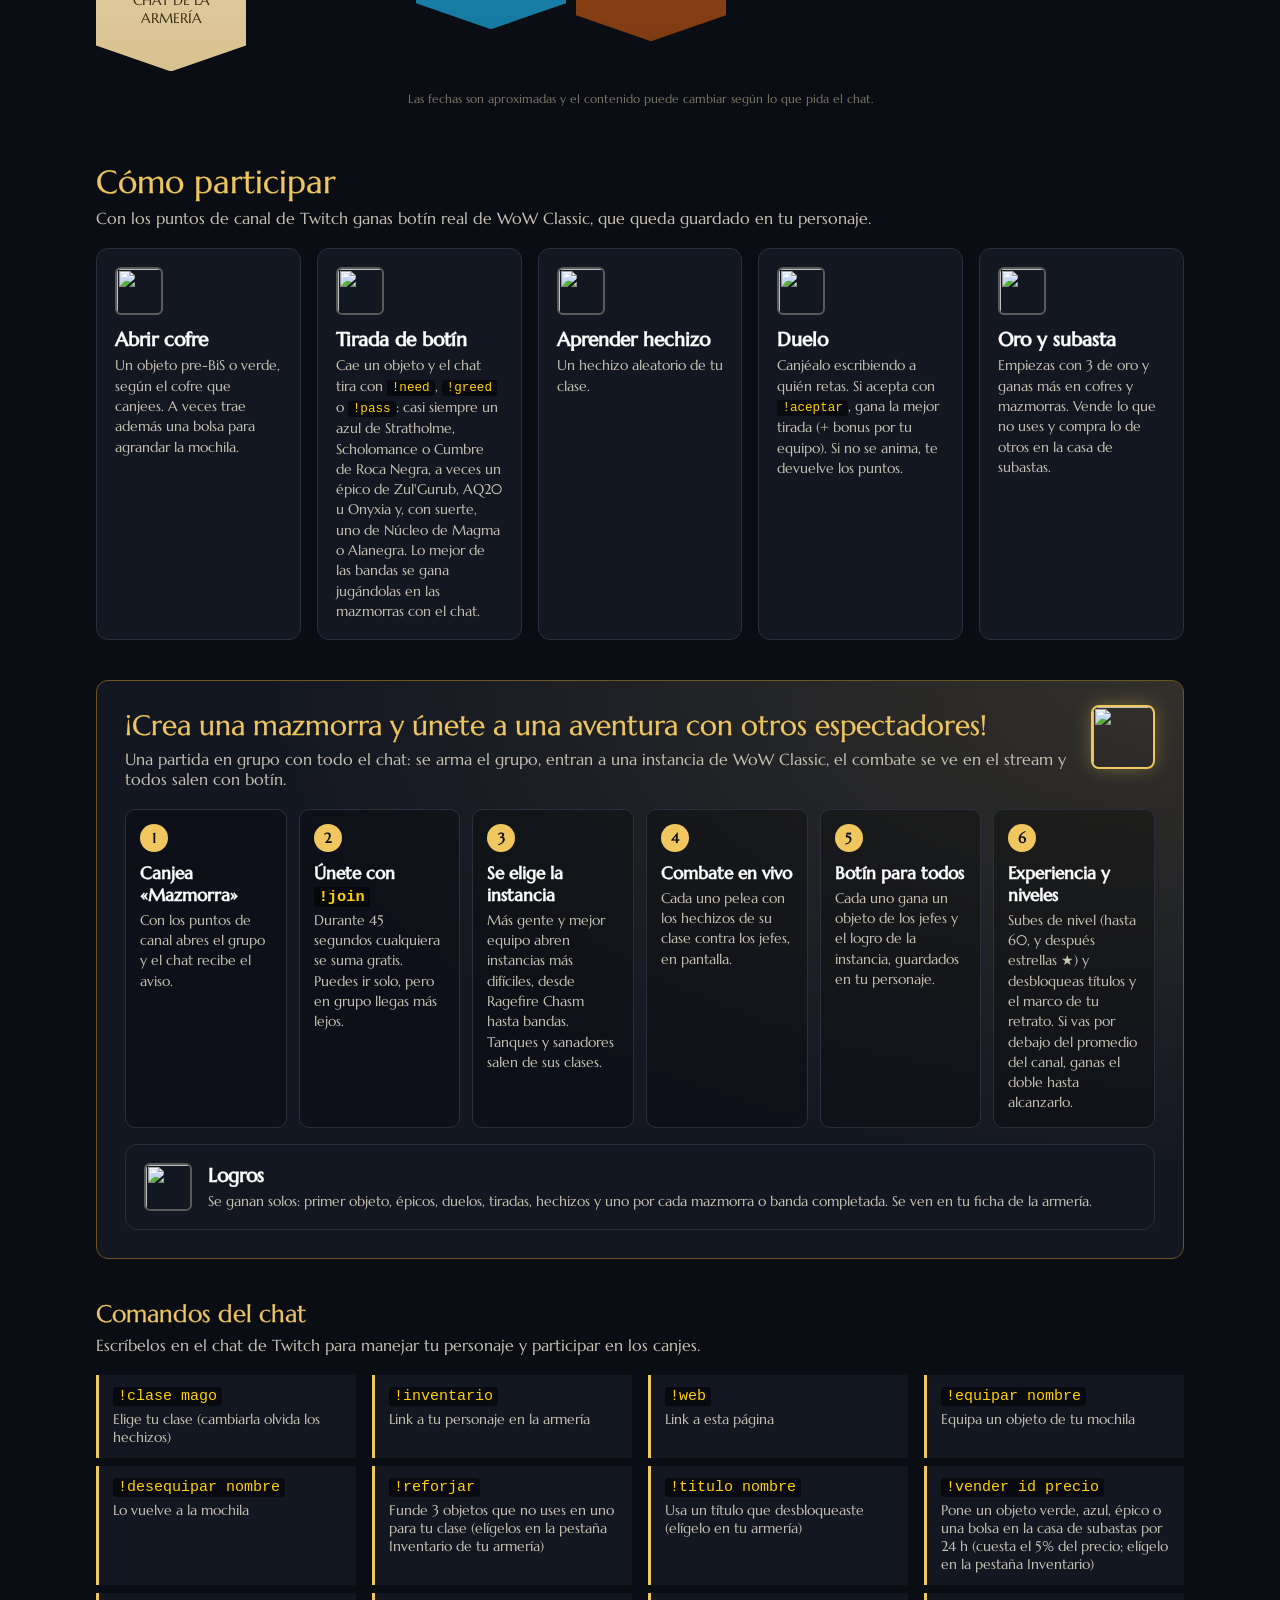
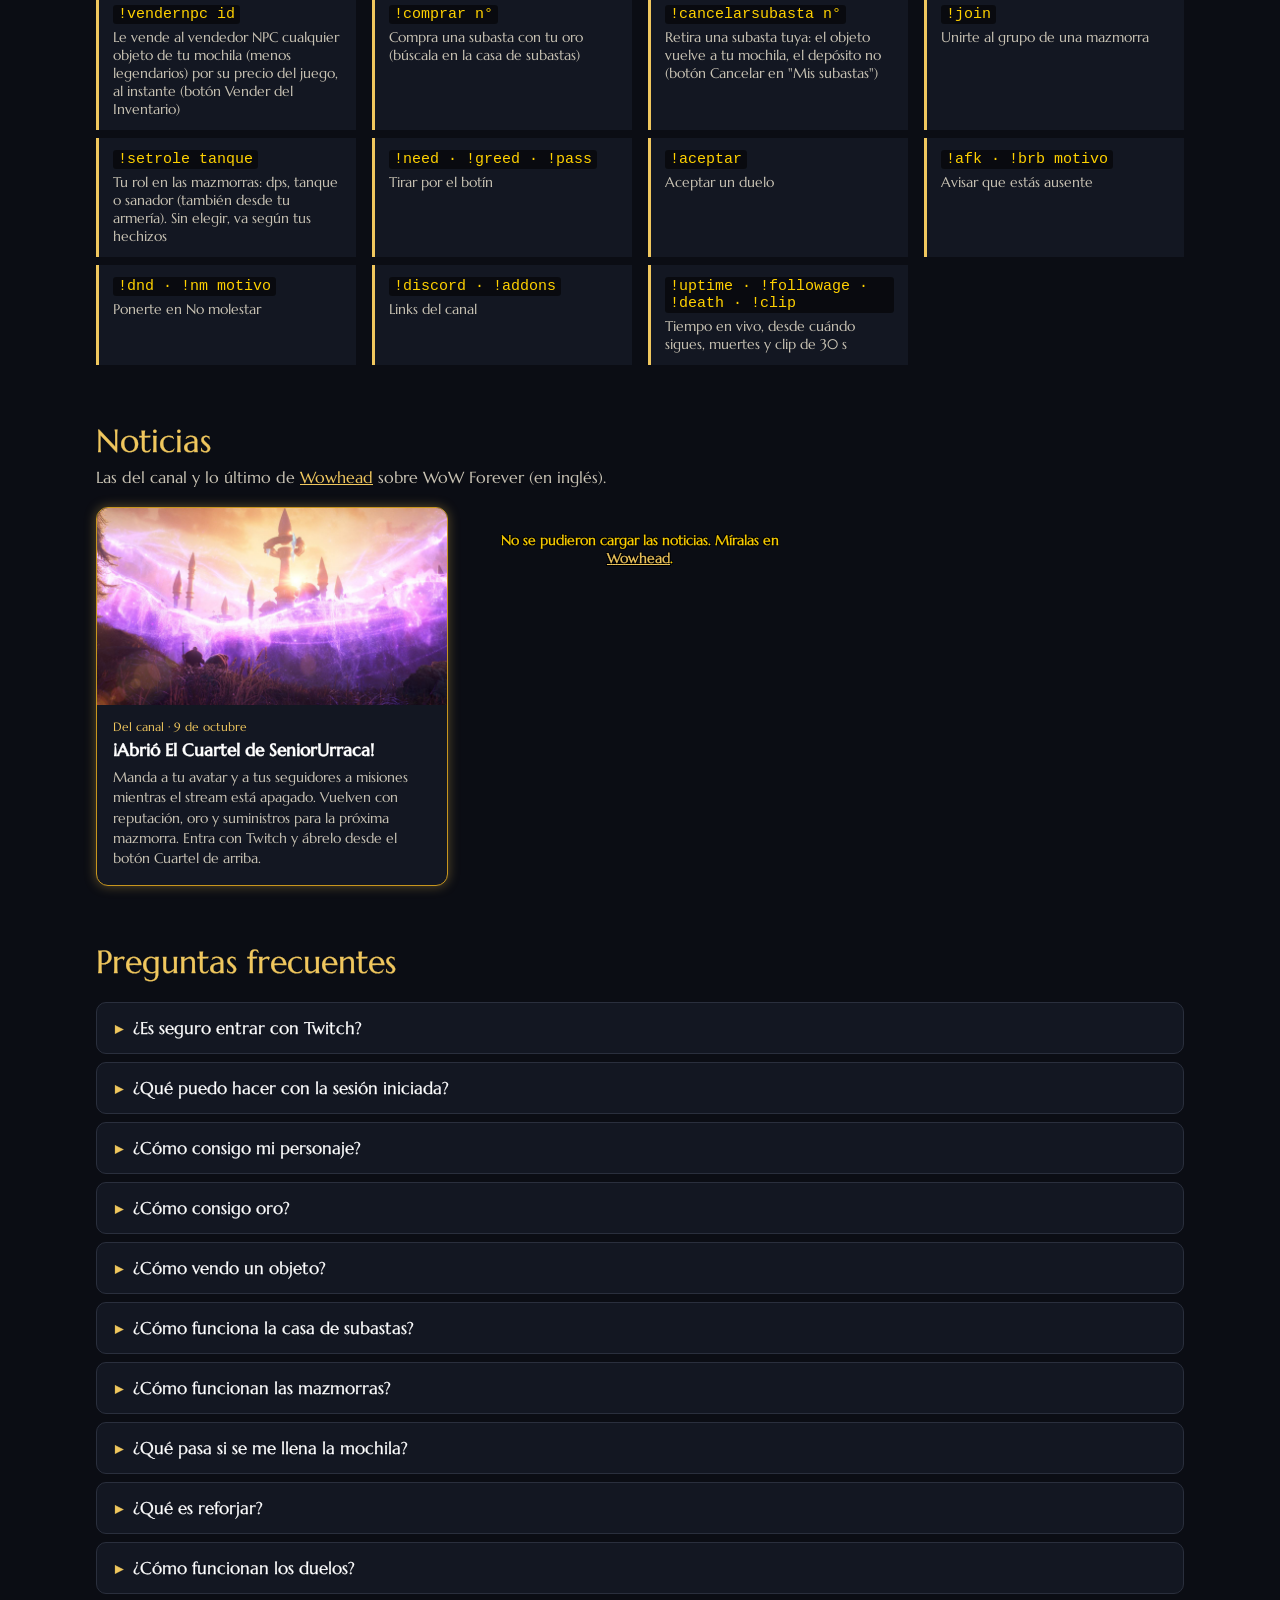
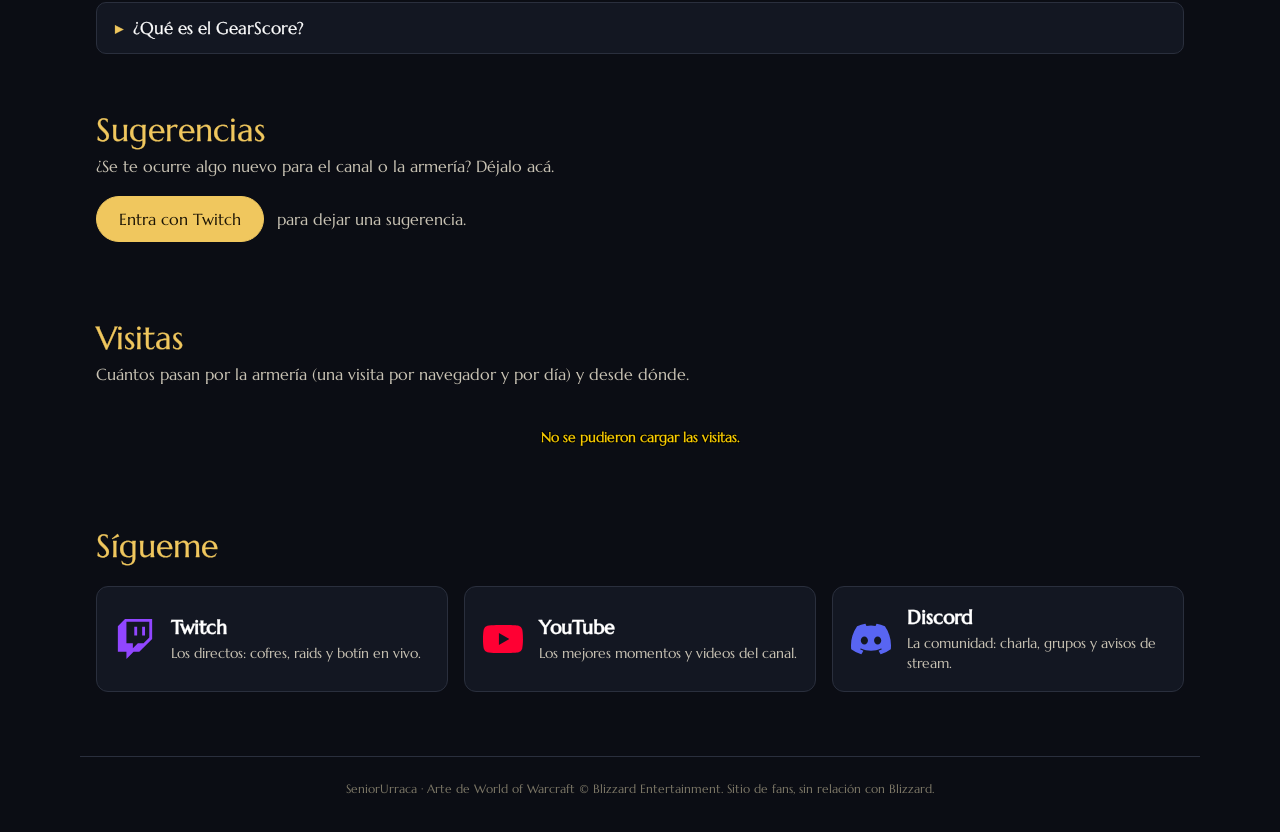
==== commit ab7d2422: "armeria: menú del retrato con tus pestañas, Inicio y Salir con confirmación" ====
--- a/index.html
+++ b/index.html
@@ -8,16 +8,16 @@
   <meta name="description" content="Stream de World of Warcraft Classic en español. Canjea cofres, tiradas de botín, hechizos, duelos y mazmorras con puntos de canal, gana logros y arma tu personaje en la armería.">
   <link rel="preconnect" href="https://fonts.googleapis.com">
   <link href="https://fonts.googleapis.com/css2?family=Marcellus&display=swap" rel="stylesheet">
-  <link rel="stylesheet" href="armeria.css?v=202610021720">
-  <link rel="stylesheet" href="landing.css?v=202610021720">
-  <link rel="stylesheet" href="reforja.css?v=202610021720">
-  <link rel="stylesheet" href="equipar.css?v=202610021720">
-  <link rel="stylesheet" href="subasta.css?v=202610021720">
-  <link rel="stylesheet" href="nivel.css?v=202610021720">
-  <link rel="stylesheet" href="emojis.css?v=202610021720">
-  <link rel="stylesheet" href="marcos.css?v=202610021720">
-  <link rel="stylesheet" href="roadmap.css?v=202610021720">
-  <link rel="stylesheet" href="cuartel.css?v=202610021720">
+  <link rel="stylesheet" href="armeria.css?v=202610031256">
+  <link rel="stylesheet" href="landing.css?v=202610031256">
+  <link rel="stylesheet" href="reforja.css?v=202610031256">
+  <link rel="stylesheet" href="equipar.css?v=202610031256">
+  <link rel="stylesheet" href="subasta.css?v=202610031256">
+  <link rel="stylesheet" href="nivel.css?v=202610031256">
+  <link rel="stylesheet" href="emojis.css?v=202610031256">
+  <link rel="stylesheet" href="marcos.css?v=202610031256">
+  <link rel="stylesheet" href="roadmap.css?v=202610031256">
+  <link rel="stylesheet" href="cuartel.css?v=202610031256">
   <script>const whTooltips = { colorLinks: false, iconizeLinks: false, renameLinks: false };</script>
   <script src="https://wow.zamimg.com/js/tooltips.js"></script>
 </head>
@@ -26,6 +26,7 @@
     <symbol id="icon-twitch" viewBox="0 0 24 24"><path d="M11.571 4.714h1.715v5.143H11.57zm4.715 0H18v5.143h-1.714zM6 0 1.714 4.286v15.428h5.143V24l4.286-4.286h3.428L22.286 12V0zm14.571 11.143-3.428 3.428h-3.429l-3 3v-3H6.857V1.714h13.714Z"/></symbol>
     <symbol id="icon-youtube" viewBox="0 0 24 24"><path d="M23.498 6.186a3.016 3.016 0 0 0-2.122-2.136C19.505 3.545 12 3.545 12 3.545s-7.505 0-9.377.505A3.017 3.017 0 0 0 .502 6.186C0 8.07 0 12 0 12s0 3.93.502 5.814a3.016 3.016 0 0 0 2.122 2.136c1.871.505 9.376.505 9.376.505s7.505 0 9.377-.505a3.015 3.015 0 0 0 2.122-2.136C24 15.93 24 12 24 12s0-3.93-.502-5.814zM9.545 15.568V8.432L15.818 12l-6.273 3.568z"/></symbol>
     <symbol id="icon-discord" viewBox="0 0 24 24"><path d="M20.317 4.37a19.79 19.79 0 0 0-4.885-1.515.074.074 0 0 0-.079.037c-.21.375-.444.865-.608 1.25a18.27 18.27 0 0 0-5.487 0 12.64 12.64 0 0 0-.617-1.25.077.077 0 0 0-.079-.037A19.74 19.74 0 0 0 3.677 4.37a.07.07 0 0 0-.032.027C.533 9.046-.32 13.58.099 18.057a.082.082 0 0 0 .031.057 19.9 19.9 0 0 0 5.993 3.03.078.078 0 0 0 .084-.028 14.1 14.1 0 0 0 1.226-1.994.076.076 0 0 0-.041-.106 13.1 13.1 0 0 1-1.872-.892.077.077 0 0 1-.008-.128c.126-.094.252-.192.372-.291a.074.074 0 0 1 .078-.01c3.928 1.793 8.18 1.793 12.062 0a.074.074 0 0 1 .078.009c.12.099.246.198.373.292a.077.077 0 0 1-.006.127 12.3 12.3 0 0 1-1.873.892.077.077 0 0 0-.041.107c.36.698.772 1.362 1.225 1.993a.076.076 0 0 0 .084.028 19.84 19.84 0 0 0 6.002-3.03.077.077 0 0 0 .032-.054c.5-5.177-.838-9.674-3.549-13.66a.061.061 0 0 0-.031-.03zM8.02 15.33c-1.183 0-2.157-1.085-2.157-2.419 0-1.333.956-2.419 2.157-2.419 1.21 0 2.176 1.096 2.157 2.42 0 1.333-.956 2.418-2.157 2.418zm7.975 0c-1.183 0-2.157-1.085-2.157-2.419 0-1.333.955-2.419 2.157-2.419 1.21 0 2.176 1.096 2.157 2.42 0 1.333-.946 2.418-2.157 2.418z"/></symbol>
+    <symbol id="icon-logout" viewBox="0 0 24 24" fill="none" stroke="currentColor" stroke-width="2" stroke-linecap="round" stroke-linejoin="round"><path d="M9 21H5a2 2 0 0 1-2-2V5a2 2 0 0 1 2-2h4"/><path d="m16 17 5-5-5-5"/><path d="M21 12H9"/></symbol>
   </svg>
   <header class="topbar">
     <div class="topbar-inner">
@@ -37,7 +38,7 @@
         </span>
       </a>
       <nav class="topnav">
-        <a href="./#armeria">Armería</a>
+        <a href="./">Inicio</a>
         <a href="./#roadmap">Roadmap</a>
         <a href="./?subasta">Subasta</a>
         <a class="nav-icon youtube" href="https://www.youtube.com/@SeniorUrraca" target="_blank" rel="noopener" title="YouTube" aria-label="YouTube"><svg aria-hidden="true"><use href="#icon-youtube"/></svg></a>
@@ -45,8 +46,11 @@
       </nav>
       <a class="nav-cuartel" id="nav-cuartel" href="./?cuartel" hidden>🏰 Cuartel</a>
       <a class="session-logs" id="session-logs" href="logs.html" title="Registro de actividad" hidden>Registro</a>
-      <a class="session-pill" id="session-pill" hidden></a>
-      <button class="session-logout" id="session-logout" type="button" title="Cerrar sesión" hidden>Salir</button>
+      <div class="session">
+        <a class="session-pill" id="session-pill" hidden></a>
+        <nav class="session-menu" id="session-menu" hidden></nav>
+      </div>
+      <button class="session-logout" id="session-logout" type="button" title="Salir" aria-label="Salir" hidden><svg aria-hidden="true"><use href="#icon-logout"/></svg></button>
       <a class="live-pill" data-live="unknown" href="https://www.twitch.tv/seniorurraca" target="_blank" rel="noopener">
         <span class="live-dot"></span><span class="live-label">Twitch</span>
       </a>
@@ -172,7 +176,7 @@
         <details>
           <summary>¿Es seguro entrar con Twitch?</summary>
           <p>Sí. El inicio de sesión es el oficial de Twitch: escribes tu contraseña en twitch.tv, nunca en esta página, y nosotros nunca la vemos. La armería solo pide permiso para saber tu nombre de usuario y tu avatar, lo mismo que ve cualquiera en tu perfil. No puede escribir en el chat por ti, seguir canales, ver tu email ni gastar tus puntos.</p>
-          <p>La sesión queda guardada en tu navegador por 30 días. Puedes cerrarla con <b>Salir</b> arriba a la derecha, y quitarle el acceso cuando quieras desde <a class="text-link" href="https://www.twitch.tv/settings/connections" target="_blank" rel="noopener">Twitch → Configuración → Conexiones</a>.</p>
+          <p>La sesión queda guardada en tu navegador por 30 días. Puedes cerrarla con el botón <b>Salir</b> (la puerta con la flecha) arriba a la derecha, y quitarle el acceso cuando quieras desde <a class="text-link" href="https://www.twitch.tv/settings/connections" target="_blank" rel="noopener">Twitch → Configuración → Conexiones</a>.</p>
         </details>
         <details>
           <summary>¿Qué puedo hacer con la sesión iniciada?</summary>
@@ -262,32 +266,33 @@
 
   <main id="app" hidden></main>
 
-  <script src="gearscore.js?v=202610021720"></script>
-  <script src="logros.js?v=202610021720"></script>
-  <script src="ventana.js?v=202610021720"></script>
-  <script src="clase.js?v=202610021720"></script>
-  <script src="mochila.js?v=202610021720"></script>
-  <script src="equipar.js?v=202610021720"></script>
-  <script src="tabardos.js?v=202610021720"></script>
-  <script src="marcos.js?v=202610021720"></script>
-  <script src="oro.js?v=202610021720"></script>
-  <script src="subasta.js?v=202610021720"></script>
-  <script src="paginas.js?v=202610021720"></script>
-  <script src="nivel.js?v=202610021720"></script>
-  <script src="rol.js?v=202610021720"></script>
-  <script src="botin.js?v=202610021720"></script>
-  <script src="reforja.js?v=202610021720"></script>
-  <script src="emojis.js?v=202610021720"></script>
-  <script src="chat.js?v=202610021720"></script>
-  <script src="silueta.js?v=202610021720"></script>
-  <script src="modelo3d.js?v=202610021720"></script>
-  <script src="cuartel.js?v=202610021720"></script>
-  <script src="armeria.js?v=202610021720"></script>
-  <script src="landing.js?v=202610021720"></script>
-  <script src="sesion.js?v=202610021720"></script>
-  <script src="roadmap.js?v=202610021720"></script>
-  <script src="noticias.js?v=202610021720"></script>
-  <script src="sugerencias.js?v=202610021720"></script>
-  <script src="visitas.js?v=202610021720"></script>
+  <script src="gearscore.js?v=202610031256"></script>
+  <script src="logros.js?v=202610031256"></script>
+  <script src="ventana.js?v=202610031256"></script>
+  <script src="clase.js?v=202610031256"></script>
+  <script src="mochila.js?v=202610031256"></script>
+  <script src="equipar.js?v=202610031256"></script>
+  <script src="tabardos.js?v=202610031256"></script>
+  <script src="marcos.js?v=202610031256"></script>
+  <script src="oro.js?v=202610031256"></script>
+  <script src="subasta.js?v=202610031256"></script>
+  <script src="paginas.js?v=202610031256"></script>
+  <script src="nivel.js?v=202610031256"></script>
+  <script src="rol.js?v=202610031256"></script>
+  <script src="botin.js?v=202610031256"></script>
+  <script src="reforja.js?v=202610031256"></script>
+  <script src="emojis.js?v=202610031256"></script>
+  <script src="chat.js?v=202610031256"></script>
+  <script src="silueta.js?v=202610031256"></script>
+  <script src="modelo3d.js?v=202610031256"></script>
+  <script src="cuartel.js?v=202610031256"></script>
+  <script src="armeria.js?v=202610031256"></script>
+  <script src="landing.js?v=202610031256"></script>
+  <script src="perfil.js?v=202610031256"></script>
+  <script src="sesion.js?v=202610031256"></script>
+  <script src="roadmap.js?v=202610031256"></script>
+  <script src="noticias.js?v=202610031256"></script>
+  <script src="sugerencias.js?v=202610031256"></script>
+  <script src="visitas.js?v=202610031256"></script>
 </body>
 </html>
--- a/landing.css
+++ b/landing.css
@@ -99,17 +99,40 @@
 .session-pill img { width: 26px; height: 26px; border-radius: 50%; }
 .session-pill span { overflow: hidden; text-overflow: ellipsis; }
 
+.session { position: relative; }
+.session-pill.logged-in { cursor: pointer; }
+
+/* Menú del retrato: las pestañas de tu propia ficha */
+.session-menu {
+  position: absolute;
+  top: calc(100% + 8px);
+  right: 10px;
+  z-index: 20;
+  display: grid;
+  min-width: 170px;
+  padding: 6px;
+  border: 1px solid var(--line);
+  border-radius: 8px;
+  background: var(--panel);
+  box-shadow: 0 8px 24px rgba(0, 0, 0, .6);
+}
+.session-menu a { padding: 8px 12px; border-radius: 4px; color: var(--text-soft); white-space: nowrap; }
+.session-menu a:hover { background: rgba(240, 199, 94, .1); color: var(--button); }
+
 .session-logout {
+  display: flex;
   margin-right: 10px;
+  padding: 4px;
   border: 0;
   background: none;
   color: #7d7867;
-  font: inherit;
-  font-size: 13px;
   cursor: pointer;
 }
 
+.session-logout svg { width: 20px; height: 20px; }
 .session-logout:hover { color: var(--button); }
+
+.confirm-buttons { display: flex; gap: 10px; }
 
 /* Botón del Cuartel: fuera del menú para que se vea también en celular, dorado y con brillo */
 .nav-cuartel {
@@ -613,7 +636,7 @@
   .brand { gap: 8px; }
   .brand small { display: none; }
   .session-pill, .session-logout { margin-right: 4px; }
-  .session-logout { font-size: 12px; }
+  .session-menu { right: 4px; }
   .nav-cuartel { margin-right: 4px; padding: 5px 10px; font-size: 13px; }
   .session-pill.logged-in span { display: none; }
   .session-pill.logged-in { padding: 4px; }
